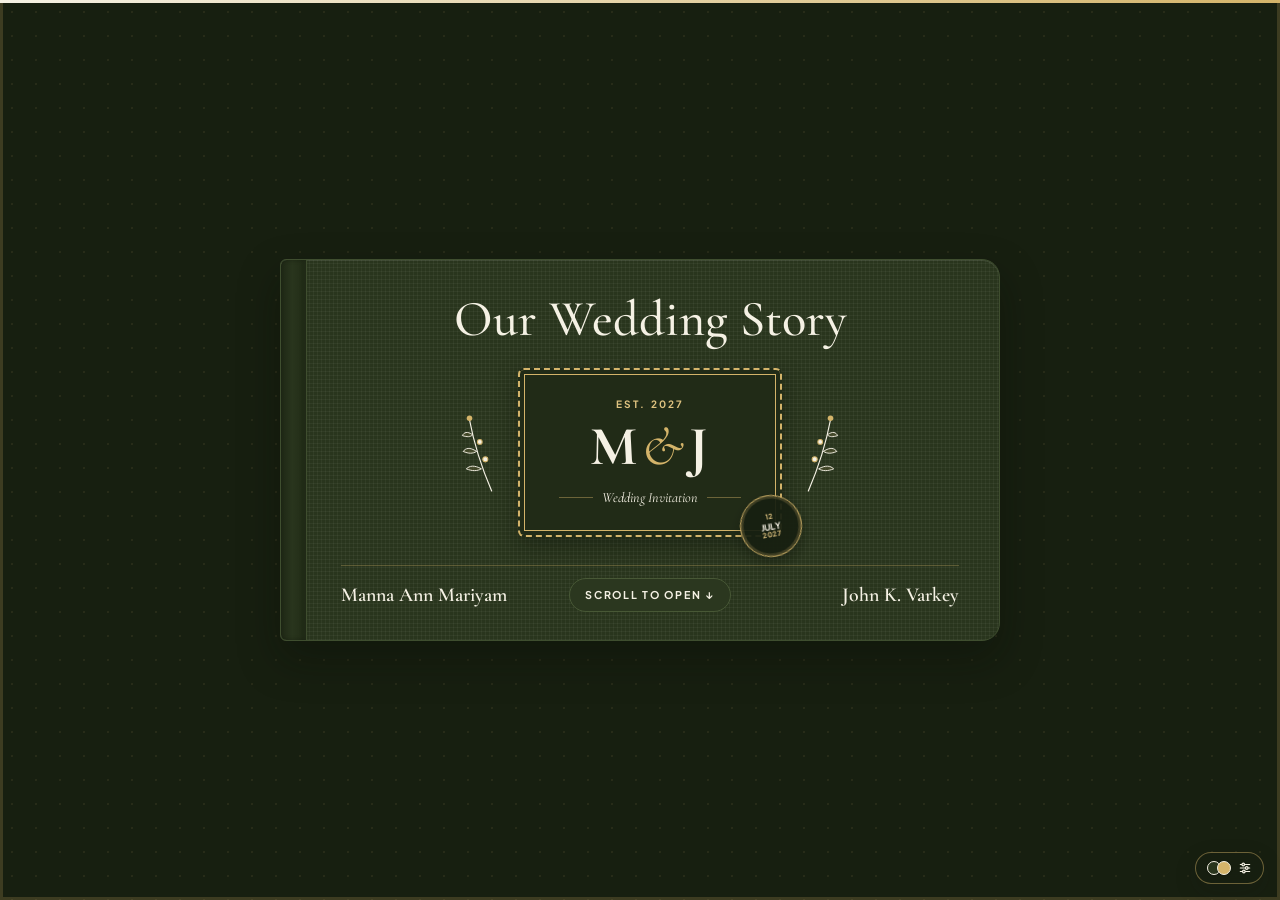
==== index.html @ a8b23c6e "v4: replace story route with Through Our Eyes photobook, tighten mobile deck width, and split static" ====
<!doctype html>
<html lang="en">
     <head>
          <meta charset="UTF-8" />
          <meta
               name="viewport"
               content="width=device-width, initial-scale=1.0"
          />
          <meta name="color-scheme" content="dark" />
          <meta name="theme-color" content="#29351D" />
          <title>Manna &amp; John — Our Wedding Story | July 2027</title>
          <meta
               name="description"
               content="Together with their families, Manna Ann Mariyam &amp; John Koodarathil Varkey joyfully invite you to celebrate their union in Holy Matrimony on July 12, 2027 in Kerala."
          />

          <!-- Site Stamp Logo / Favicon & Touch Icon -->
          <link rel="icon" type="image/svg+xml" href="public/favicon.svg" />
          <link
               rel="icon"
               type="image/png"
               sizes="180x180"
               href="public/apple-touch-icon.png"
          />
          <link
               rel="apple-touch-icon"
               sizes="180x180"
               href="public/apple-touch-icon.png"
          />

          <!-- WhatsApp / Social Link Preview (Open Graph) -->
          <meta property="og:type" content="website" />
          <meta
               property="og:title"
               content="Manna &amp; John — Wedding Invitation | July 12, 2027"
          />
          <meta
               property="og:description"
               content="Together with their families, Manna &amp; John joyfully invite you to celebrate their union in Holy Matrimony on July 12, 2027 in Kerala."
          />
          <meta
               property="og:url"
               content="https://johnvarkey.github.io/wedding-invite/"
          />
          <meta
               property="og:image"
               content="https://johnvarkey.github.io/wedding-invite/public/og-preview.png"
          />
          <meta property="og:image:type" content="image/png" />
          <meta property="og:image:width" content="1200" />
          <meta property="og:image:height" content="630" />
          <meta name="twitter:card" content="summary_large_image" />
          <meta
               name="twitter:title"
               content="Manna &amp; John — Wedding Invitation | July 12, 2027"
          />
          <meta
               name="twitter:description"
               content="Together with their families, Manna &amp; John joyfully invite you to celebrate their union in Holy Matrimony on July 12, 2027 in Kerala."
          />
          <meta
               name="twitter:image"
               content="https://johnvarkey.github.io/wedding-invite/public/og-preview.png"
          />

          <!-- Editorial Serif & Clean Sans Typography -->
          <link rel="preconnect" href="https://fonts.googleapis.com" />
          <link rel="preconnect" href="https://fonts.gstatic.com" crossorigin />
          <link
               href="https://fonts.googleapis.com/css2?family=Cormorant+Garamond:ital,wght@0,400;0,500;0,600;0,700;1,400;1,600&family=Plus+Jakarta+Sans:wght@400;500;600;700&display=swap"
               rel="stylesheet"
          />

          <link rel="stylesheet" href="styles.css?v=4" />
     </head>
     <body>
          <div class="album-world">
               <!-- Ambient Drifting Jasmine Petals Layer -->
               <div id="petals-layer" aria-hidden="true"></div>

               <!-- 4-Sided Viewport Scroll Progress Frame -->
               <div
                    id="page-progress-frame"
                    class="page-progress-frame"
                    aria-hidden="true"
               >
                    <div id="edge-top" class="edge-fill edge-top"></div>
                    <div id="edge-right" class="edge-fill edge-right"></div>
                    <div id="edge-bottom" class="edge-fill edge-bottom"></div>
                    <div id="edge-left" class="edge-fill edge-left"></div>
               </div>

               <!-- Single-Stream Vertical Editorial Flow -->
               <main class="album-main">
                    <!-- =================================================================
                 INTRO COVER ONLY — HARDCOVER ALBUM STYLE (#cover)
                 ================================================================= -->
                    <section
                         id="cover"
                         class="album-chapter cover-chapter is-active is-shown"
                    >
                         <div class="album-book-stage">
                              <div class="album-inner-page" aria-hidden="true">
                                   <div class="album-page-gutter"></div>
                                   <div class="album-inner-ornament">✦</div>
                              </div>

                              <div class="album-cover-leaf">
                                   <article class="linen-cover">
                                        <div
                                             class="spine-crease"
                                             aria-hidden="true"
                                        ></div>

                                        <div class="cover-top">
                                             <h1 class="cover-headline">
                                                  Our Wedding Story
                                             </h1>
                                        </div>

                                        <div class="stamp-assembly">
                                             <!-- Left Breeze-Swaying Botanical Sprig -->
                                             <svg
                                                  class="cover-sprig cover-sprig-left"
                                                  viewBox="0 0 48 112"
                                                  fill="none"
                                                  aria-hidden="true"
                                             >
                                                  <path
                                                       d="M40 104 C28 76, 18 46, 12 14"
                                                       stroke="var(--ink-primary)"
                                                       stroke-width="1.5"
                                                       stroke-linecap="round"
                                                  />
                                                  <path
                                                       d="M27 76 C18 71, 12 72, 8 76 C15 79, 22 79, 27 76 Z"
                                                       fill="var(--kasavu-gold-tint)"
                                                       stroke="var(--ink-primary)"
                                                       stroke-width="1.2"
                                                  />
                                                  <path
                                                       d="M21 54 C12 48, 7 50, 4 54 C11 57, 16 57, 21 54 Z"
                                                       fill="var(--kasavu-gold-tint)"
                                                       stroke="var(--ink-primary)"
                                                       stroke-width="1.2"
                                                  />
                                                  <path
                                                       d="M16 33 C9 28, 5 30, 3 34 C9 36, 13 36, 16 33 Z"
                                                       fill="var(--kasavu-gold-tint)"
                                                       stroke="var(--ink-primary)"
                                                       stroke-width="1.2"
                                                  />
                                                  <circle
                                                       cx="32"
                                                       cy="64"
                                                       r="3.2"
                                                       fill="var(--ink-primary)"
                                                       stroke="var(--kasavu-gold)"
                                                       stroke-width="1.3"
                                                  />
                                                  <circle
                                                       cx="25"
                                                       cy="42"
                                                       r="3"
                                                       fill="var(--ink-primary)"
                                                       stroke="var(--kasavu-gold)"
                                                       stroke-width="1.3"
                                                  />
                                                  <circle
                                                       cx="12"
                                                       cy="12"
                                                       r="3.5"
                                                       fill="var(--kasavu-gold)"
                                                  />
                                             </svg>

                                             <!-- Embossed Perforated Postage Stamp -->
                                             <div class="postage-stamp">
                                                  <span class="stamp-est"
                                                       >EST. 2027</span
                                                  >
                                                  <div class="stamp-monogram">
                                                       M<span class="amp"
                                                            >&amp;</span
                                                       >J
                                                  </div>
                                                  <div
                                                       class="stamp-caption-row"
                                                  >
                                                       <span
                                                            class="stamp-rule"
                                                       ></span>
                                                       <span
                                                            >Wedding
                                                            Invitation</span
                                                       >
                                                       <span
                                                            class="stamp-rule"
                                                       ></span>
                                                  </div>

                                                  <div
                                                       class="postmark-badge"
                                                       aria-hidden="true"
                                                  >
                                                       <small>12</small>
                                                       <strong>JULY</strong>
                                                       <small>2027</small>
                                                  </div>
                                             </div>

                                             <!-- Right Breeze-Swaying Botanical Sprig -->
                                             <svg
                                                  class="cover-sprig cover-sprig-right"
                                                  viewBox="0 0 48 112"
                                                  fill="none"
                                                  aria-hidden="true"
                                             >
                                                  <path
                                                       d="M8 104 C20 76, 30 46, 36 14"
                                                       stroke="var(--ink-primary)"
                                                       stroke-width="1.5"
                                                       stroke-linecap="round"
                                                  />
                                                  <path
                                                       d="M21 76 C30 71, 36 72, 40 76 C33 79, 26 79, 21 76 Z"
                                                       fill="var(--kasavu-gold-tint)"
                                                       stroke="var(--ink-primary)"
                                                       stroke-width="1.2"
                                                  />
                                                  <path
                                                       d="M27 54 C36 48, 41 50, 44 54 C37 57, 32 57, 27 54 Z"
                                                       fill="var(--kasavu-gold-tint)"
                                                       stroke="var(--ink-primary)"
                                                       stroke-width="1.2"
                                                  />
                                                  <path
                                                       d="M32 33 C39 28, 43 30, 45 34 C39 36, 35 36, 32 33 Z"
                                                       fill="var(--kasavu-gold-tint)"
                                                       stroke="var(--ink-primary)"
                                                       stroke-width="1.2"
                                                  />
                                                  <circle
                                                       cx="16"
                                                       cy="64"
                                                       r="3.2"
                                                       fill="var(--ink-primary)"
                                                       stroke="var(--kasavu-gold)"
                                                       stroke-width="1.3"
                                                  />
                                                  <circle
                                                       cx="23"
                                                       cy="42"
                                                       r="3"
                                                       fill="var(--ink-primary)"
                                                       stroke="var(--kasavu-gold)"
                                                       stroke-width="1.3"
                                                  />
                                                  <circle
                                                       cx="36"
                                                       cy="12"
                                                       r="3.5"
                                                       fill="var(--kasavu-gold)"
                                                  />
                                             </svg>
                                        </div>

                                        <div class="cover-bottom">
                                             <div class="cover-couple">
                                                  Manna Ann Mariyam
                                             </div>
                                             <a
                                                  href="#invitation"
                                                  class="open-album-btn"
                                                  >SCROLL TO OPEN ↓</a
                                             >
                                             <div class="cover-couple is-right">
                                                  John K. Varkey
                                             </div>
                                        </div>
                                   </article>
                              </div>
                         </div>
                    </section>

                    <!-- =================================================================
                 BLESSING VERSE -> FORMAL INVITATION & STYLED WEDDING DATE (#invitation)
                 ================================================================= -->
                    <section id="invitation" class="album-chapter">
                         <article
                              id="invitation-sheet"
                              class="editorial-sheet invitation-sheet"
                         >
                              <div class="invitation-stage">
                                   <div class="invitation-content">
                                        <div class="invitation-header-block">
                                             <p class="invite-line">
                                                  Together with their families,
                                             </p>

                                             <div class="invite-names-morph">
                                                  <div
                                                       class="invite-names-full-wrap"
                                                  >
                                                       <div
                                                            class="invite-names-full-inner"
                                                       >
                                                            <h2
                                                                 class="invite-names invite-names-full"
                                                            >
                                                                 <span
                                                                      >Manna Ann
                                                                      Mariyam</span
                                                                 >
                                                                 <span
                                                                      class="invite-amp"
                                                                      >&amp;</span
                                                                 >
                                                                 <span
                                                                      >John
                                                                      Koodarathil
                                                                      Varkey</span
                                                                 >
                                                            </h2>
                                                       </div>
                                                  </div>
                                                  <h2
                                                       class="invite-names invite-names-short"
                                                       aria-hidden="true"
                                                  >
                                                       Manna
                                                       <span class="invite-amp"
                                                            >&amp;</span
                                                       >
                                                       John
                                                  </h2>
                                             </div>

                                             <p class="invite-line">
                                                  joyfully invite you to
                                                  celebrate<br />
                                                  their union in Holy Matrimony
                                             </p>
                                        </div>

                                        <div class="invitation-details-reveal">
                                             <div
                                                  class="lotus-divider"
                                                  aria-hidden="true"
                                             >
                                                  <span></span>
                                                  <svg
                                                       width="54"
                                                       height="22"
                                                       viewBox="0 0 54 22"
                                                       fill="none"
                                                  >
                                                       <path
                                                            d="M27 3 C23 9, 23 15, 27 19 C31 15, 31 9, 27 3 Z"
                                                            fill="var(--kasavu-gold-tint)"
                                                            stroke="var(--ink-primary)"
                                                            stroke-width="1.2"
                                                       />
                                                       <path
                                                            d="M21 7 C16 10, 15 15, 19 18 C22 16, 23 11, 21 7 Z"
                                                            fill="var(--bg-surface)"
                                                            stroke="var(--kasavu-gold)"
                                                            stroke-width="1.1"
                                                       />
                                                       <path
                                                            d="M33 7 C38 10, 39 15, 35 18 C32 16, 31 11, 33 7 Z"
                                                            fill="var(--bg-surface)"
                                                            stroke="var(--kasavu-gold)"
                                                            stroke-width="1.1"
                                                       />
                                                       <circle
                                                            cx="11"
                                                            cy="14"
                                                            r="2"
                                                            fill="var(--kasavu-gold)"
                                                       />
                                                       <circle
                                                            cx="43"
                                                            cy="14"
                                                            r="2"
                                                            fill="var(--kasavu-gold)"
                                                       />
                                                  </svg>
                                                  <span></span>
                                             </div>

                                             <!-- Styled Wedding Date & Time Only -->
                                             <div class="wedding-datetime-card">
                                                  <span
                                                       class="wedding-dt-eyebrow"
                                                       >The Wedding Day</span
                                                  >
                                                  <div
                                                       class="wedding-dt-lockup"
                                                  >
                                                       <span
                                                            class="wedding-dt-side"
                                                            >Monday</span
                                                       >
                                                       <span
                                                            class="wedding-dt-center"
                                                       >
                                                            <small>July</small>
                                                            <strong>12</strong>
                                                       </span>
                                                       <span
                                                            class="wedding-dt-side"
                                                            >2027</span
                                                       >
                                                  </div>
                                                  <div class="wedding-dt-times">
                                                       <span
                                                            ><strong
                                                                 >10:30
                                                                 AM</strong
                                                            >
                                                            • Holy
                                                            Matrimony</span
                                                       >
                                                       <span
                                                            class="dot-sep"
                                                            aria-hidden="true"
                                                            >✦</span
                                                       >
                                                       <span
                                                            ><strong
                                                                 >12:30
                                                                 PM</strong
                                                            >
                                                            • Reception &amp;
                                                            Feast</span
                                                       >
                                                  </div>
                                             </div>

                                             <div
                                                  class="countdown-card"
                                                  style="margin-top: 16px"
                                             >
                                                  <span class="countdown-title"
                                                       >Countdown to the Wedding
                                                       • July 12, 2027</span
                                                  >
                                                  <div class="countdown-cells">
                                                       <div
                                                            class="countdown-cell"
                                                       >
                                                            <span
                                                                 id="cd-days"
                                                                 class="countdown-num"
                                                                 >--</span
                                                            >
                                                            <span
                                                                 class="countdown-unit"
                                                                 >Days</span
                                                            >
                                                       </div>
                                                       <div
                                                            class="countdown-cell"
                                                       >
                                                            <span
                                                                 id="cd-hours"
                                                                 class="countdown-num"
                                                                 >--</span
                                                            >
                                                            <span
                                                                 class="countdown-unit"
                                                                 >Hours</span
                                                            >
                                                       </div>
                                                       <div
                                                            class="countdown-cell"
                                                       >
                                                            <span
                                                                 id="cd-mins"
                                                                 class="countdown-num"
                                                                 >--</span
                                                            >
                                                            <span
                                                                 class="countdown-unit"
                                                                 >Mins</span
                                                            >
                                                       </div>
                                                       <div
                                                            class="countdown-cell"
                                                       >
                                                            <span
                                                                 id="cd-secs"
                                                                 class="countdown-num"
                                                                 >--</span
                                                            >
                                                            <span
                                                                 class="countdown-unit"
                                                                 >Secs</span
                                                            >
                                                       </div>
                                                  </div>
                                             </div>
                                        </div>
                                   </div>

                                   <!-- Blurred-State Scripture Overlay -->
                                   <div
                                        class="scripture-veil"
                                        role="button"
                                        tabindex="0"
                                        aria-label="Reveal wedding invitation"
                                   >
                                        <span
                                             class="scripture-ornament"
                                             aria-hidden="true"
                                             >✦</span
                                        >
                                        <blockquote class="scripture-verse">
                                             “And now these three remain: faith,
                                             hope and love. But the greatest of
                                             these is love.”
                                        </blockquote>
                                        <cite class="scripture-ref"
                                             >— 1 Corinthians 13:13</cite
                                        >
                                        <span class="scripture-hint"
                                             >Tap or scroll to reveal • Hold to
                                             pause</span
                                        >
                                   </div>
                              </div>
                         </article>
                    </section>

                    <!-- =================================================================
                 VENUES & ORDER OF CELEBRATIONS (#schedule)
                 ================================================================= -->
                    <section id="schedule" class="album-chapter">
                         <article id="schedule-sheet" class="editorial-sheet">
                              <span class="section-kicker"
                                   >Venues &amp; Schedule • Central Kerala</span
                              >

                              <div class="ceremonial-timeline">
                                   <!-- Engagement -->
                                   <a
                                        href="https://www.google.com/maps/dir/?api=1&amp;destination=YMCA+Auditorium%2C+Arumurikkada%2C+Kundara%2C+Kerala+691501"
                                        target="_blank"
                                        rel="noopener noreferrer"
                                        class="timeline-milestone"
                                   >
                                        <div
                                             class="milestone-medallion"
                                             aria-hidden="true"
                                        >
                                             <svg
                                                  width="14"
                                                  height="14"
                                                  viewBox="0 0 16 16"
                                                  fill="none"
                                             >
                                                  <path
                                                       d="M8 2 C5 5, 5 11, 8 14 C11 11, 11 5, 8 2 Z"
                                                       fill="var(--kasavu-gold-tint)"
                                                       stroke="var(--ink-primary)"
                                                       stroke-width="1.3"
                                                  />
                                             </svg>
                                        </div>
                                        <div class="milestone-top">
                                             <span class="milestone-step"
                                                  >10:30 AM • Betrothal</span
                                             >
                                             <span
                                                  class="milestone-date-pill green"
                                                  >Thursday, July 8, 2027</span
                                             >
                                        </div>
                                        <h3 class="milestone-title">
                                             The Engagement
                                        </h3>
                                        <div class="milestone-meta">
                                             <svg
                                                  width="13"
                                                  height="13"
                                                  viewBox="0 0 24 24"
                                                  fill="none"
                                                  stroke="currentColor"
                                                  stroke-width="2"
                                                  stroke-linecap="round"
                                                  stroke-linejoin="round"
                                                  aria-hidden="true"
                                             >
                                                  <path
                                                       d="M20 10c0 6-8 12-8 12s-8-6-8-12a8 8 0 0 1 16 0Z"
                                                  />
                                                  <circle
                                                       cx="12"
                                                       cy="10"
                                                       r="3"
                                                  />
                                             </svg>
                                             <span
                                                  >YMCA Auditorium,
                                                  Arumurikkada, Kundara</span
                                             >
                                             <span class="venue-link-hint"
                                                  >Directions
                                                  <span
                                                       class="venue-link-arrow"
                                                       aria-hidden="true"
                                                       >↗</span
                                                  ></span
                                             >
                                        </div>
                                   </a>

                                   <!-- Wedding Ceremony -->
                                   <a
                                        href="https://www.google.com/maps/dir/?api=1&amp;destination=St+George+Orthodox+Church%2C+Chengaroor%2C+Kerala+689594"
                                        target="_blank"
                                        rel="noopener noreferrer"
                                        class="timeline-milestone"
                                   >
                                        <div
                                             class="milestone-medallion"
                                             aria-hidden="true"
                                        >
                                             <svg
                                                  class="rings-emblem"
                                                  width="15"
                                                  height="15"
                                                  viewBox="0 0 16 16"
                                                  fill="none"
                                             >
                                                  <circle
                                                       cx="6.2"
                                                       cy="8"
                                                       r="3.6"
                                                       stroke="var(--ink-primary)"
                                                       stroke-width="1.3"
                                                  />
                                                  <circle
                                                       cx="9.8"
                                                       cy="8"
                                                       r="3.6"
                                                       stroke="var(--kasavu-gold)"
                                                       stroke-width="1.3"
                                                  />
                                             </svg>
                                        </div>
                                        <div class="milestone-top">
                                             <span class="milestone-step"
                                                  >10:30 AM • Wedding Day</span
                                             >
                                             <span
                                                  class="milestone-date-pill green"
                                                  >Monday, July 12, 2027</span
                                             >
                                        </div>
                                        <h3 class="milestone-title">
                                             Holy Matrimony
                                        </h3>
                                        <div class="milestone-meta">
                                             <svg
                                                  width="13"
                                                  height="13"
                                                  viewBox="0 0 24 24"
                                                  fill="none"
                                                  stroke="currentColor"
                                                  stroke-width="2"
                                                  stroke-linecap="round"
                                                  stroke-linejoin="round"
                                                  aria-hidden="true"
                                             >
                                                  <path
                                                       d="M20 10c0 6-8 12-8 12s-8-6-8-12a8 8 0 0 1 16 0Z"
                                                  />
                                                  <circle
                                                       cx="12"
                                                       cy="10"
                                                       r="3"
                                                  />
                                             </svg>
                                             <span
                                                  >St George Orthodox Church,
                                                  Chengaroor (Chengaroor
                                                  Church)</span
                                             >
                                             <span class="venue-link-hint"
                                                  >Directions
                                                  <span
                                                       class="venue-link-arrow"
                                                       aria-hidden="true"
                                                       >↗</span
                                                  ></span
                                             >
                                        </div>
                                   </a>

                                   <!-- Wedding Reception -->
                                   <a
                                        href="https://www.google.com/maps/dir/?api=1&amp;destination=St+George+Orthodox+Church%2C+Chengaroor%2C+Kerala+689594"
                                        target="_blank"
                                        rel="noopener noreferrer"
                                        class="timeline-milestone"
                                   >
                                        <div
                                             class="milestone-medallion"
                                             aria-hidden="true"
                                        >
                                             <svg
                                                  class="feast-emblem"
                                                  width="14"
                                                  height="14"
                                                  viewBox="0 0 16 16"
                                                  fill="none"
                                             >
                                                  <path
                                                       d="M8 1.5 L9.5 6.5 L14.5 8 L9.5 9.5 L8 14.5 L6.5 9.5 L1.5 8 L6.5 6.5 Z"
                                                       fill="var(--kasavu-gold-tint)"
                                                       stroke="var(--kasavu-gold)"
                                                       stroke-width="1.2"
                                                  />
                                                  <circle
                                                       cx="8"
                                                       cy="8"
                                                       r="1.4"
                                                       fill="var(--ink-primary)"
                                                  />
                                             </svg>
                                        </div>
                                        <div class="milestone-top">
                                             <span class="milestone-step"
                                                  >12:30 PM • Wedding Day</span
                                             >
                                             <span
                                                  class="milestone-date-pill green"
                                                  >Monday, July 12, 2027</span
                                             >
                                        </div>
                                        <h3 class="milestone-title">
                                             Wedding Reception &amp; Feast
                                        </h3>
                                        <div class="milestone-meta">
                                             <svg
                                                  width="13"
                                                  height="13"
                                                  viewBox="0 0 24 24"
                                                  fill="none"
                                                  stroke="currentColor"
                                                  stroke-width="2"
                                                  stroke-linecap="round"
                                                  stroke-linejoin="round"
                                                  aria-hidden="true"
                                             >
                                                  <path
                                                       d="M20 10c0 6-8 12-8 12s-8-6-8-12a8 8 0 0 1 16 0Z"
                                                  />
                                                  <circle
                                                       cx="12"
                                                       cy="10"
                                                       r="3"
                                                  />
                                             </svg>
                                             <span
                                                  >Church Auditorium, Chengaroor
                                                  (nearby)</span
                                             >
                                             <span class="venue-link-hint"
                                                  >Directions
                                                  <span
                                                       class="venue-link-arrow"
                                                       aria-hidden="true"
                                                       >↗</span
                                                  ></span
                                             >
                                        </div>
                                   </a>
                              </div>
                         </article>
                    </section>

                    <!-- =================================================================
                 THROUGH OUR EYES — PHOTOBOOK & SHARED REACTIONS (#story)
                 ================================================================= -->
                    <section id="story" class="album-chapter">
                         <article id="story-sheet" class="editorial-sheet">
                              <div class="frames-head">
                                   <div>
                                        <span class="chapter-eyebrow"
                                             >Frames &amp; Side Notes • Manna
                                             &amp; John</span
                                        >
                                        <h2 class="frames-title">
                                             Through Our Eyes
                                        </h2>
                                   </div>
                                   <span
                                        id="story-frame-counter"
                                        class="frames-counter"
                                        >01 / 04</span
                                   >
                              </div>

                              <div class="frames-grid">
                                   <!-- Left / Top: Interactive Polaroid Stack -->
                                   <div class="frames-photo-col">
                                        <div
                                             id="polaroid-stack"
                                             class="polaroid-stage"
                                             aria-label="Interactive photo stack"
                                        ></div>

                                        <div class="frames-controls">
                                             <button
                                                  id="story-btn-prev"
                                                  type="button"
                                                  class="frame-ctrl-btn"
                                             >
                                                  ← Prev
                                             </button>
                                             <button
                                                  id="story-btn-flip"
                                                  type="button"
                                                  class="frame-ctrl-btn is-note"
                                             >
                                                  Note ↻
                                             </button>
                                             <button
                                                  id="story-btn-next"
                                                  type="button"
                                                  class="frame-ctrl-btn is-primary"
                                             >
                                                  Next →
                                             </button>
                                        </div>
                                   </div>

                                   <!-- Right / Bottom: Shared Reaction Together -->
                                   <div class="frames-story-col">
                                        <div
                                             id="story-reaction-swap"
                                             class="frames-story-swap"
                                             style="
                                                  display: flex;
                                                  flex-direction: column;
                                                  gap: 10px;
                                             "
                                        >
                                             <div class="frames-meta-row">
                                                  <div>
                                                       <span
                                                            id="story-frame-kicker"
                                                            class="frame-kicker"
                                                            >Frame 01 • Dubai
                                                            &amp; Kuwait</span
                                                       >
                                                       <h3
                                                            id="story-frame-title"
                                                            class="frame-heading"
                                                       >
                                                            Two Coasts, Before
                                                            We Knew
                                                       </h3>
                                                  </div>
                                                  <span
                                                       id="story-frame-tag"
                                                       class="frame-tag-pill"
                                                       >Before Us</span
                                                  >
                                             </div>

                                             <div class="reaction-stack">
                                                  <div class="reaction-card">
                                                       <div class="reaction-who">
                                                            <span
                                                                 class="reaction-avatar"
                                                                 >J</span
                                                            >
                                                            <span
                                                                 class="reaction-label"
                                                                 >John looking
                                                                 at this</span
                                                            >
                                                       </div>
                                                       <p
                                                            id="story-react-john"
                                                            class="reaction-quote"
                                                       ></p>
                                                  </div>

                                                  <div class="reaction-card">
                                                       <div class="reaction-who">
                                                            <span
                                                                 class="reaction-avatar"
                                                                 >M</span
                                                            >
                                                            <span
                                                                 class="reaction-label"
                                                                 >Manna looking
                                                                 at this</span
                                                            >
                                                       </div>
                                                       <p
                                                            id="story-react-manna"
                                                            class="reaction-quote"
                                                       ></p>
                                                  </div>
                                             </div>

                                             <div
                                                  id="story-shared-verdict"
                                                  class="frames-verdict"
                                             ></div>
                                        </div>

                                        <div
                                             id="story-frame-pills"
                                             class="frames-pills"
                                             role="tablist"
                                             aria-label="Story frames"
                                        ></div>
                                   </div>
                              </div>
                         </article>
                    </section>

                    <!-- =================================================================
                 TRAVEL & STAY (#travel)
                 ================================================================= -->
                    <section id="travel" class="album-chapter">
                         <article class="editorial-sheet">
                              <div class="travel-stationery">
                                   <h3 class="travel-heading">
                                        Join Us in Kerala
                                   </h3>
                                   <p class="travel-subline">
                                        Kundara for the Engagement · Chengaroor
                                        for the Wedding
                                   </p>

                                   <div class="travel-pillars">
                                        <!-- By Air -->
                                        <div class="travel-pillar">
                                             <div
                                                  class="travel-pillar-icon"
                                                  aria-hidden="true"
                                             >
                                                  <svg
                                                       width="15"
                                                       height="15"
                                                       viewBox="0 0 24 24"
                                                       fill="none"
                                                       stroke="currentColor"
                                                       stroke-width="1.8"
                                                       stroke-linecap="round"
                                                       stroke-linejoin="round"
                                                  >
                                                       <path
                                                            d="M17.8 19.2 16 11l3.5-3.5C21 6 21.5 4 21 3c-1-.5-3 0-4.5 1.5L13 8 4.8 6.2c-.5-.1-.9.1-1.1.5l-.3.5c-.2.5-.1 1 .3 1.3L9 12l-2 3H4l-1 1 3 2 2 3 1-1v-3l3-2 3.5 5.3c.3.4.8.5 1.3.3l.5-.2c.4-.3.6-.7.5-1.2z"
                                                       />
                                                  </svg>
                                             </div>
                                             <div class="travel-pillar-body">
                                                  <h4
                                                       class="travel-pillar-title"
                                                  >
                                                       By Air
                                                  </h4>
                                                  <div class="travel-stop">
                                                       <span
                                                            class="travel-stop-place"
                                                            >Trivandrum
                                                            (TRV)</span
                                                       >
                                                       <span
                                                            class="travel-stop-time"
                                                            >~1.5h to
                                                            Kundara</span
                                                       >
                                                  </div>
                                                  <div class="travel-stop">
                                                       <span
                                                            class="travel-stop-place"
                                                            >Cochin (COK)</span
                                                       >
                                                       <span
                                                            class="travel-stop-time"
                                                            >~2.5h to
                                                            Chengaroor</span
                                                       >
                                                  </div>
                                             </div>
                                        </div>

                                        <!-- By Rail -->
                                        <div class="travel-pillar">
                                             <div
                                                  class="travel-pillar-icon"
                                                  aria-hidden="true"
                                             >
                                                  <svg
                                                       width="15"
                                                       height="15"
                                                       viewBox="0 0 24 24"
                                                       fill="none"
                                                       stroke="currentColor"
                                                       stroke-width="1.8"
                                                       stroke-linecap="round"
                                                       stroke-linejoin="round"
                                                  >
                                                       <rect
                                                            x="6"
                                                            y="3"
                                                            width="12"
                                                            height="14"
                                                            rx="3"
                                                       />
                                                       <path
                                                            d="M6 11h12M9 21l-2 0M17 21l-2 0M9 17l-2 4M15 17l2 4"
                                                       />
                                                       <circle
                                                            cx="9.5"
                                                            cy="14"
                                                            r="0.8"
                                                            fill="currentColor"
                                                       />
                                                       <circle
                                                            cx="14.5"
                                                            cy="14"
                                                            r="0.8"
                                                            fill="currentColor"
                                                       />
                                                  </svg>
                                             </div>
                                             <div class="travel-pillar-body">
                                                  <h4
                                                       class="travel-pillar-title"
                                                  >
                                                       By Rail
                                                  </h4>
                                                  <div class="travel-stop">
                                                       <span
                                                            class="travel-stop-place"
                                                            >Kollam (QLN)</span
                                                       >
                                                       <span
                                                            class="travel-stop-time"
                                                            >~25m to
                                                            Engagement</span
                                                       >
                                                  </div>
                                                  <div class="travel-stop">
                                                       <span
                                                            class="travel-stop-place"
                                                            >Thiruvalla
                                                            (TRVL)</span
                                                       >
                                                       <span
                                                            class="travel-stop-time"
                                                            >~25m to
                                                            Wedding</span
                                                       >
                                                  </div>
                                             </div>
                                        </div>

                                        <!-- Nearby Stays -->
                                        <div class="travel-pillar">
                                             <div
                                                  class="travel-pillar-icon"
                                                  aria-hidden="true"
                                             >
                                                  <svg
                                                       width="15"
                                                       height="15"
                                                       viewBox="0 0 24 24"
                                                       fill="none"
                                                       stroke="currentColor"
                                                       stroke-width="1.8"
                                                       stroke-linecap="round"
                                                       stroke-linejoin="round"
                                                  >
                                                       <path
                                                            d="M3 9.5 12 3l9 6.5V20a1 1 0 0 1-1 1h-5v-6H9v6H4a1 1 0 0 1-1-1V9.5z"
                                                       />
                                                  </svg>
                                             </div>
                                             <div class="travel-pillar-body">
                                                  <h4
                                                       class="travel-pillar-title"
                                                  >
                                                       Nearby Stays
                                                  </h4>
                                                  <div class="travel-stop">
                                                       <span
                                                            class="travel-stop-place"
                                                            >Kollam &amp;
                                                            Ashtamudi</span
                                                       >
                                                       <span
                                                            class="travel-stop-time"
                                                            >Lakeside &amp; town
                                                            hotels</span
                                                       >
                                                  </div>
                                                  <div class="travel-stop">
                                                       <span
                                                            class="travel-stop-place"
                                                            >Thiruvalla &amp;
                                                            Mallappally</span
                                                       >
                                                       <span
                                                            class="travel-stop-time"
                                                            >Boutique &amp;
                                                            heritage stays</span
                                                       >
                                                  </div>
                                             </div>
                                        </div>
                                   </div>

                                   <p class="travel-whisper">
                                        Need airport pickups or room
                                        recommendations? Let us know in your
                                        <a href="#rsvp">RSVP</a>.
                                   </p>
                              </div>
                         </article>
                    </section>

                    <!-- =================================================================
                 KINDLY RESPOND -> FOLDS INTO ORIGAMI BIRD & REVEALS THANK YOU (#rsvp)
                 ================================================================= -->
                    <section id="rsvp" class="album-chapter farewell-chapter">
                         <article
                              id="rsvp-sheet"
                              class="editorial-sheet farewell-sheet"
                         >
                              <svg
                                   class="origami-creases"
                                   viewBox="0 0 820 420"
                                   preserveAspectRatio="none"
                                   aria-hidden="true"
                              >
                                   <line
                                        x1="0"
                                        y1="0"
                                        x2="820"
                                        y2="420"
                                        stroke="var(--kasavu-gold)"
                                        stroke-width="1"
                                        stroke-dasharray="6 6"
                                   />
                                   <line
                                        x1="820"
                                        y1="0"
                                        x2="0"
                                        y2="420"
                                        stroke="var(--kasavu-gold)"
                                        stroke-width="1"
                                        stroke-dasharray="6 6"
                                   />
                                   <line
                                        x1="410"
                                        y1="0"
                                        x2="410"
                                        y2="420"
                                        stroke="var(--accent-soft-55)"
                                        stroke-width="1"
                                        stroke-dasharray="5 5"
                                   />
                                   <line
                                        x1="0"
                                        y1="210"
                                        x2="820"
                                        y2="210"
                                        stroke="var(--accent-soft-40)"
                                        stroke-width="1"
                                        stroke-dasharray="5 5"
                                   />
                              </svg>
                              <div class="rsvp-letter-wrap">
                                   <div class="rsvp-seal-header">
                                        <svg
                                             width="54"
                                             height="54"
                                             viewBox="0 0 88 88"
                                             fill="none"
                                             style="
                                                  display: block;
                                                  margin: 0 auto 6px;
                                             "
                                             aria-hidden="true"
                                        >
                                             <circle
                                                  cx="44"
                                                  cy="44"
                                                  r="38"
                                                  stroke="var(--kasavu-gold)"
                                                  stroke-width="1.3"
                                                  stroke-dasharray="3 3"
                                             />
                                             <circle
                                                  cx="44"
                                                  cy="44"
                                                  r="32"
                                                  stroke="var(--ink-primary)"
                                                  stroke-width="1"
                                             />
                                             <path
                                                  d="M44 16 C39 24, 39 32, 44 37 C49 32, 49 24, 44 16 Z"
                                                  fill="var(--kasavu-gold-tint)"
                                                  stroke="var(--kasavu-gold)"
                                                  stroke-width="1.4"
                                             />
                                             <text
                                                  x="44"
                                                  y="54"
                                                  text-anchor="middle"
                                                  font-family="Georgia, serif"
                                                  font-size="16"
                                                  font-weight="bold"
                                                  fill="var(--ink-primary)"
                                             >
                                                  M &amp; J
                                             </text>
                                             <path
                                                  d="M28 63 Q44 69 60 63"
                                                  stroke="var(--kasavu-gold)"
                                                  stroke-width="1.4"
                                                  stroke-linecap="round"
                                             />
                                        </svg>

                                        <p class="rsvp-letter-quote">
                                             “We would love to celebrate with
                                             you.”
                                        </p>
                                        <p class="chapter-lead">
                                             Kindly respond by May 31, 2027 so
                                             we can welcome you warmly.
                                        </p>
                                   </div>

                                   <div
                                        id="rsvp-form-card"
                                        class="rsvp-form-card"
                                   >
                                        <form
                                             id="rsvp-form"
                                             class="rsvp-stack"
                                             onsubmit="handleRsvpSubmit(event)"
                                        >
                                             <div>
                                                  <label
                                                       for="rsvp-name"
                                                       class="field-label"
                                                       >Full Name</label
                                                  >
                                                  <input
                                                       id="rsvp-name"
                                                       type="text"
                                                       required
                                                       class="field-input"
                                                       placeholder="e.g. Thomas &amp; Elizabeth Varghese"
                                                  />
                                             </div>

                                             <div class="rsvp-row-two">
                                                  <div>
                                                       <label
                                                            for="rsvp-attendance"
                                                            class="field-label"
                                                            >Will You Join Our
                                                            Wedding?</label
                                                       >
                                                       <select
                                                            id="rsvp-attendance"
                                                            class="field-input"
                                                       >
                                                            <option
                                                                 value="Wedding & Reception (July 12)"
                                                            >
                                                                 Joyfully
                                                                 Attending (July
                                                                 12)
                                                            </option>
                                                            <option
                                                                 value="Warm Wishes from Afar"
                                                            >
                                                                 Unable to
                                                                 Attend
                                                            </option>
                                                       </select>
                                                  </div>

                                                  <div>
                                                       <label
                                                            for="rsvp-guests"
                                                            class="field-label"
                                                            >Number of
                                                            Guests</label
                                                       >
                                                       <select
                                                            id="rsvp-guests"
                                                            class="field-input"
                                                       >
                                                            <option
                                                                 value="1 Guest"
                                                            >
                                                                 1 Guest
                                                            </option>
                                                            <option
                                                                 value="2 Guests"
                                                                 selected
                                                            >
                                                                 2 Guests
                                                            </option>
                                                            <option
                                                                 value="3 Guests"
                                                            >
                                                                 3 Guests
                                                            </option>
                                                            <option
                                                                 value="4 Guests"
                                                            >
                                                                 4 Guests
                                                            </option>
                                                            <option
                                                                 value="5 Guests"
                                                            >
                                                                 5 Guests
                                                            </option>
                                                            <option
                                                                 value="6 Guests"
                                                            >
                                                                 6 Guests
                                                            </option>
                                                       </select>
                                                  </div>
                                             </div>

                                             <div>
                                                  <label
                                                       for="rsvp-notes"
                                                       class="field-label"
                                                       >Dietary &amp; Travel
                                                       Notes
                                                       <span
                                                            style="
                                                                 font-weight: 400;
                                                                 color: var(
                                                                      --ink-muted
                                                                 );
                                                            "
                                                            >(Optional)</span
                                                       ></label
                                                  >
                                                  <input
                                                       id="rsvp-notes"
                                                       type="text"
                                                       class="field-input"
                                                       placeholder="Dietary preferences, arrival dates, or a blessing for us..."
                                                  />
                                             </div>

                                             <button
                                                  type="submit"
                                                  class="rsvp-submit"
                                             >
                                                  Send Our RSVP
                                             </button>
                                        </form>
                                   </div>

                                   <!-- Instant Keepsake Confirmation Card -->
                                   <div
                                        id="rsvp-receipt"
                                        class="rsvp-receipt"
                                        role="status"
                                        aria-live="polite"
                                   >
                                        <div class="receipt-badge">✓</div>
                                        <span
                                             class="chapter-eyebrow"
                                             style="margin-bottom: 4px"
                                             >Keepsake Confirmation</span
                                        >
                                        <h3
                                             style="
                                                  font-family: var(
                                                       --font-serif
                                                  );
                                                  font-size: 1.75rem;
                                                  color: var(--ink-primary);
                                                  margin: 0 0 8px;
                                             "
                                        >
                                             Thank You, With All Our Love
                                        </h3>
                                        <p
                                             id="rsvp-receipt-body"
                                             style="
                                                  font-size: 0.9rem;
                                                  color: var(--ink-espresso);
                                                  margin: 0;
                                                  line-height: 1.65;
                                             "
                                        ></p>
                                        <button
                                             type="button"
                                             class="receipt-edit-btn"
                                             onclick="editRsvp()"
                                        >
                                             Edit our response
                                        </button>
                                   </div>

                                   <!-- Album Colophon Footer -->
                                   <footer class="album-colophon">
                                        <p class="colophon-line">
                                             M &amp; J • July 12, 2027 • Kerala
                                        </p>
                                        <button
                                             type="button"
                                             class="next-chapter-link"
                                             onclick="triggerRsvpOrigami(0)"
                                        >
                                             Continue ↓
                                        </button>
                                   </footer>
                              </div>
                         </article>

                         <!-- Ending Thank You Card (Revealed After RSVP Origami Flies Away) -->
                         <div id="farewell-after" class="farewell-after">
                              <span
                                   class="chapter-eyebrow"
                                   style="margin-bottom: 10px"
                                   >With Love &amp; Gratitude</span
                              >
                              <h2 id="farewell-title" class="farewell-title">
                                   Thank You
                              </h2>
                              <p id="farewell-copy" class="farewell-copy">
                                   We are truly looking forward to celebrating
                                   with you at the start of a new chapter in our
                                   lives.
                              </p>
                              <div class="lotus-divider" aria-hidden="true">
                                   <span></span>
                                   <svg
                                        width="54"
                                        height="22"
                                        viewBox="0 0 54 22"
                                        fill="none"
                                   >
                                        <path
                                             d="M27 3 C23 9, 23 15, 27 19 C31 15, 31 9, 27 3 Z"
                                             fill="var(--kasavu-gold-tint)"
                                             stroke="var(--ink-primary)"
                                             stroke-width="1.2"
                                        />
                                        <path
                                             d="M21 7 C16 10, 15 15, 19 18 C22 16, 23 11, 21 7 Z"
                                             fill="var(--bg-surface)"
                                             stroke="var(--kasavu-gold)"
                                             stroke-width="1.1"
                                        />
                                        <path
                                             d="M33 7 C38 10, 39 15, 35 18 C32 16, 31 11, 33 7 Z"
                                             fill="var(--bg-surface)"
                                             stroke="var(--kasavu-gold)"
                                             stroke-width="1.1"
                                        />
                                        <circle
                                             cx="11"
                                             cy="14"
                                             r="2"
                                             fill="var(--kasavu-gold)"
                                        />
                                        <circle
                                             cx="43"
                                             cy="14"
                                             r="2"
                                             fill="var(--kasavu-gold)"
                                        />
                                   </svg>
                                   <span></span>
                              </div>
                              <span
                                   id="farewell-signoff"
                                   class="farewell-signoff"
                                   >Manna &amp; John • July 12, 2027 •
                                   Kerala</span
                              >
                              <div class="farewell-after-actions">
                                   <a href="#cover" class="next-chapter-link"
                                        >↑ Back to Cover</a
                                   >
                              </div>
                         </div>

                         <!-- Origami Bird Flight Layer -->
                         <div
                              id="origami-flight-layer"
                              class="origami-flight-layer"
                              aria-hidden="true"
                         >
                              <div
                                   id="origami-bird-anchor"
                                   class="origami-bird-anchor"
                              >
                                   <div class="origami-bird-mover">
                                        <span
                                             class="origami-sparkle s1"
                                             style="left: 16px; top: 56px"
                                        ></span>
                                        <span
                                             class="origami-sparkle s2"
                                             style="left: 26px; top: 64px"
                                        ></span>
                                        <span
                                             class="origami-sparkle s3"
                                             style="left: 10px; top: 48px"
                                        ></span>
                                        <svg
                                             class="origami-bird-svg"
                                             viewBox="0 0 120 100"
                                             fill="none"
                                        >
                                             <!-- Back Wing -->
                                             <g class="origami-wing-back">
                                                  <polygon
                                                       points="48,54 34,14 74,46"
                                                       fill="var(--bg-linen)"
                                                       stroke="var(--kasavu-gold)"
                                                       stroke-width="1.2"
                                                       stroke-linejoin="round"
                                                  />
                                             </g>
                                             <!-- Tail -->
                                             <polygon
                                                  points="10,62 48,54 34,70"
                                                  fill="var(--bg-linen)"
                                                  stroke="var(--kasavu-gold)"
                                                  stroke-width="1.2"
                                                  stroke-linejoin="round"
                                             />
                                             <!-- Body Facets -->
                                             <polygon
                                                  points="34,70 48,54 84,50 62,72"
                                                  fill="var(--bg-surface)"
                                                  stroke="var(--kasavu-gold)"
                                                  stroke-width="1.2"
                                                  stroke-linejoin="round"
                                             />
                                             <!-- Neck & Head -->
                                             <polygon
                                                  points="68,52 84,50 98,24 90,50"
                                                  fill="var(--bg-cotton)"
                                                  stroke="var(--kasavu-gold)"
                                                  stroke-width="1.2"
                                                  stroke-linejoin="round"
                                             />
                                             <polygon
                                                  points="98,24 114,29 94,35"
                                                  fill="var(--kasavu-gold)"
                                                  stroke="var(--kasavu-gold-deep)"
                                                  stroke-width="1"
                                                  stroke-linejoin="round"
                                             />
                                             <!-- Front Wing -->
                                             <g class="origami-wing-front">
                                                  <polygon
                                                       points="44,58 64,10 82,50"
                                                       fill="var(--bg-cotton)"
                                                       stroke="var(--kasavu-gold)"
                                                       stroke-width="1.35"
                                                       stroke-linejoin="round"
                                                  />
                                                  <polygon
                                                       points="64,10 82,50 62,56"
                                                       fill="var(--kasavu-gold-tint)"
                                                       stroke="var(--kasavu-gold)"
                                                       stroke-width="0.9"
                                                       stroke-linejoin="round"
                                                  />
                                             </g>
                                        </svg>
                                   </div>
                              </div>
                         </div>
                    </section>
               </main>

               <!-- Background Wedding Audio (Can't help falling in love - David Bay) -->
               <audio
                    id="bg-music"
                    loop
                    preload="auto"
                    playsinline
                    aria-hidden="true"
               >
                    <source src="public/music.m4a" type="audio/mp4" />
               </audio>

               <!-- Unified Minimized Settings & Playback Switcher -->
               <aside
                    id="palette-switcher"
                    class="palette-switcher"
                    aria-label="Playback and theme settings"
               >
                    <div
                         id="palette-menu"
                         class="palette-menu"
                         role="dialog"
                         aria-label="Playback and theme settings"
                    >
                         <div class="palette-menu-head">
                              <span class="palette-menu-title">Settings</span>
                              <button
                                   type="button"
                                   class="palette-menu-close"
                                   onclick="togglePaletteMenu(false)"
                                   aria-label="Close settings menu"
                              >
                                   ✕
                              </button>
                         </div>

                         <span class="palette-section-label">Playback</span>
                         <div
                              class="playback-grid"
                              role="group"
                              aria-label="Playback controls"
                         >
                              <button
                                   type="button"
                                   id="music-toggle-btn"
                                   class="dock-toggle-btn is-active"
                                   onclick="toggleMusicPlayback()"
                                   aria-pressed="true"
                                   aria-label="Music On — click to mute"
                                   title="Music: On (Can't Help Falling in Love - David Bay)"
                              >
                                   <svg
                                        id="music-toggle-svg-on"
                                        class="dock-btn-svg music-note-svg"
                                        viewBox="0 0 24 24"
                                        fill="none"
                                        stroke="currentColor"
                                        stroke-width="2.1"
                                        stroke-linecap="round"
                                        stroke-linejoin="round"
                                        aria-hidden="true"
                                   >
                                        <path d="M9 18V5l11-2v13" />
                                        <circle cx="6" cy="18" r="3" />
                                        <circle cx="17" cy="16" r="3" />
                                   </svg>
                                   <svg
                                        id="music-toggle-svg-off"
                                        class="dock-btn-svg"
                                        viewBox="0 0 24 24"
                                        fill="none"
                                        stroke="currentColor"
                                        stroke-width="2.1"
                                        stroke-linecap="round"
                                        stroke-linejoin="round"
                                        aria-hidden="true"
                                        style="display: none"
                                   >
                                        <path d="M9 18V5l11-2v13" />
                                        <circle cx="6" cy="18" r="3" />
                                        <circle cx="17" cy="16" r="3" />
                                        <line x1="3" y1="3" x2="21" y2="21" />
                                   </svg>
                                   <span id="music-toggle-label">Music</span>
                              </button>
                              <button
                                   type="button"
                                   id="movie-toggle-btn"
                                   class="dock-toggle-btn is-active"
                                   onclick="toggleMovieAutoPlay()"
                                   aria-pressed="true"
                                   aria-label="Auto advance On — click to pause"
                                   title="Auto advance: On"
                              >
                                   <span
                                        id="movie-toggle-icon"
                                        aria-hidden="true"
                                        >❚❚</span
                                   >
                                   <span id="movie-toggle-label">Auto</span>
                              </button>
                              <button
                                   type="button"
                                   id="repeat-toggle-btn"
                                   class="dock-toggle-btn"
                                   onclick="toggleMovieRepeat()"
                                   aria-pressed="false"
                                   aria-label="Repeat slideshow Off — click to repeat"
                                   title="Repeat slideshow: Off"
                              >
                                   <svg
                                        class="dock-btn-svg"
                                        viewBox="0 0 24 24"
                                        fill="none"
                                        stroke="currentColor"
                                        stroke-width="2.1"
                                        stroke-linecap="round"
                                        stroke-linejoin="round"
                                        aria-hidden="true"
                                   >
                                        <polyline points="17 1 21 5 17 9" />
                                        <path d="M3 11V9a4 4 0 0 1 4-4h14" />
                                        <polyline points="7 23 3 19 7 15" />
                                        <path d="M21 13v2a4 4 0 0 1-4 4H3" />
                                   </svg>
                                   <span id="repeat-toggle-label">Repeat</span>
                              </button>
                         </div>

                         <div class="palette-divider" aria-hidden="true"></div>
                         <span class="palette-section-label"
                              >Colour Palette</span
                         >

                         <button
                              type="button"
                              class="palette-option is-selected"
                              data-palette-choice="olive-gold"
                              onclick="setPalette('olive-gold')"
                              role="option"
                              aria-selected="true"
                         >
                              <span class="palette-swatches" aria-hidden="true">
                                   <span
                                        class="palette-swatch-dot"
                                        style="background: #29351d"
                                   ></span>
                                   <span
                                        class="palette-swatch-dot"
                                        style="background: #d4b46a"
                                   ></span>
                                   <span
                                        class="palette-swatch-dot"
                                        style="background: #f5f1e4"
                                   ></span>
                              </span>
                              <span class="palette-option-meta">
                                   <span class="palette-option-name"
                                        >Dark Olive &amp; Gold</span
                                   >
                                   <span class="palette-option-desc"
                                        >Rich olive canvas, gold foil &amp;
                                        ivory</span
                                   >
                              </span>
                              <span
                                   class="palette-option-check"
                                   aria-hidden="true"
                                   >✓</span
                              >
                         </button>

                         <button
                              type="button"
                              class="palette-option"
                              data-palette-choice="olive-ivory"
                              onclick="setPalette('olive-ivory')"
                              role="option"
                              aria-selected="false"
                         >
                              <span class="palette-swatches" aria-hidden="true">
                                   <span
                                        class="palette-swatch-dot"
                                        style="background: #2d3822"
                                   ></span>
                                   <span
                                        class="palette-swatch-dot"
                                        style="background: #eae2cc"
                                   ></span>
                                   <span
                                        class="palette-swatch-dot"
                                        style="background: #b2b8a4"
                                   ></span>
                              </span>
                              <span class="palette-option-meta">
                                   <span class="palette-option-name"
                                        >Deep Olive &amp; Ivory</span
                                   >
                                   <span class="palette-option-desc"
                                        >Olive linen, warm cream &amp; soft
                                        sage</span
                                   >
                              </span>
                              <span
                                   class="palette-option-check"
                                   aria-hidden="true"
                                   >✓</span
                              >
                         </button>

                         <button
                              type="button"
                              class="palette-option"
                              data-palette-choice="olive-champagne"
                              onclick="setPalette('olive-champagne')"
                              role="option"
                              aria-selected="false"
                         >
                              <span class="palette-swatches" aria-hidden="true">
                                   <span
                                        class="palette-swatch-dot"
                                        style="background: #24311d"
                                   ></span>
                                   <span
                                        class="palette-swatch-dot"
                                        style="background: #dfc592"
                                   ></span>
                                   <span
                                        class="palette-swatch-dot"
                                        style="background: #f7f5ee"
                                   ></span>
                              </span>
                              <span class="palette-option-meta">
                                   <span class="palette-option-name"
                                        >Forest Olive &amp; Champagne</span
                                   >
                                   <span class="palette-option-desc"
                                        >Deep forest olive &amp; warm
                                        champagne</span
                                   >
                              </span>
                              <span
                                   class="palette-option-check"
                                   aria-hidden="true"
                                   >✓</span
                              >
                         </button>
                    </div>

                    <button
                         type="button"
                         id="palette-trigger"
                         class="palette-trigger"
                         onclick="togglePaletteMenu()"
                         aria-expanded="false"
                         aria-controls="palette-menu"
                         aria-label="Open playback and palette settings"
                         title="Settings &amp; Palette (Dark Olive &amp; Gold)"
                    >
                         <span class="palette-swatches" aria-hidden="true">
                              <span
                                   id="active-dot-primary"
                                   class="palette-swatch-dot"
                                   style="background: #29351d"
                              ></span>
                              <span
                                   id="active-dot-accent"
                                   class="palette-swatch-dot"
                                   style="background: #d4b46a"
                              ></span>
                         </span>
                         <svg
                              width="14"
                              height="14"
                              viewBox="0 0 24 24"
                              fill="none"
                              stroke="currentColor"
                              stroke-width="2.1"
                              stroke-linecap="round"
                              stroke-linejoin="round"
                              aria-hidden="true"
                         >
                              <line x1="4" y1="6" x2="20" y2="6" />
                              <line x1="4" y1="12" x2="20" y2="12" />
                              <line x1="4" y1="18" x2="20" y2="18" />
                              <circle
                                   cx="9"
                                   cy="6"
                                   r="2.2"
                                   fill="var(--header-bg)"
                              />
                              <circle
                                   cx="15"
                                   cy="12"
                                   r="2.2"
                                   fill="var(--header-bg)"
                              />
                              <circle
                                   cx="10"
                                   cy="18"
                                   r="2.2"
                                   fill="var(--header-bg)"
                              />
                         </svg>
                    </button>
               </aside>
          </div>

          <script src="story-frames.js?v=4" defer></script>
          <script src="app.js?v=4" defer></script>
     </body>
</html>
---- styles.css ----
/* ==========================================================================
           1. DARK-OLIVE-PRIMARY PALETTES & BASE RESET
           ========================================================================== */
:root,
:root[data-palette="olive-gold"] {
     color-scheme: dark;
     --bg-backdrop: #171f10;
     --bg-linen: #29351d;
     --bg-cotton: #212b17;
     --bg-surface: #2b371f;
     --ink-espresso: #f5f1e4;
     --ink-primary: #f5f1e4;
     --ink-body: #d6dac7;
     --ink-muted: #abb29a;
     --ink-placeholder: #838b73;
     --palm-green: #2b371f;
     --palm-green-dark: #1e2715;
     --btn-primary-bg: #d4b46a;
     --btn-primary-hover: #e1c47e;
     --btn-primary-fg: #182011;
     --kasavu-gold: #d4b46a;
     --kasavu-gold-deep: #dfc380;
     --kasavu-gold-tint: rgba(212, 180, 106, 0.14);
     --accent-hover-tint: rgba(212, 180, 106, 0.24);
     --border-warm: #3d4c2d;
     --border-gold: rgba(212, 180, 106, 0.45);
     --border-cover: #3f4e2f;
     --border-card: #3c4a2c;
     --border-chip: rgba(212, 180, 106, 0.34);
     --border-input: #485836;
     --spine-start: #1e2715;
     --spine-mid: #232e18;
     --cover-highlight: rgba(255, 255, 255, 0.1);
     --header-bg: rgba(23, 31, 16, 0.94);
     --dot-grid: rgba(212, 180, 106, 0.085);
     --linen-weave: rgba(245, 241, 228, 0.045);
     --accent-soft-18: rgba(212, 180, 106, 0.2);
     --accent-soft-30: rgba(212, 180, 106, 0.3);
     --accent-soft-40: rgba(212, 180, 106, 0.42);
     --accent-soft-55: rgba(212, 180, 106, 0.58);
     --route-track: rgba(245, 241, 228, 0.2);
     --heart-track: rgba(224, 107, 90, 0.34);
     --focus-ring: rgba(212, 180, 106, 0.24);
     --btn-shadow: rgba(10, 14, 7, 0.38);
     --card-shadow-accent: rgba(212, 180, 106, 0.16);
     --shadow-ink: rgba(8, 12, 5, 0.34);
     --petal-fill: #f5f1e4;
     --petal-stroke: #d4b46a;
     --heart-red: #e06b5a;
     --heart-soft: rgba(224, 107, 90, 0.18);
     --glass-bg:
          radial-gradient(
               460px circle at var(--glint-x, 18%)
                    var(--glint-y, 8%),
               rgba(255, 250, 232, 0.13) 0%,
               transparent 56%
          ),
          linear-gradient(
               120deg,
               rgba(255, 252, 240, 0.11) 0%,
               rgba(255, 252, 240, 0.01) 30%,
               transparent 52%,
               rgba(212, 180, 106, 0.07) 100%
          ),
          linear-gradient(
               150deg,
               rgba(43, 55, 31, 0.24) 0%,
               rgba(22, 30, 15, 0.13) 100%
          );
     --glass-surface: linear-gradient(
          135deg,
          rgba(49, 63, 35, 0.26) 50%,
          rgba(212, 180, 106, 0.09) 100%
     );
     --glass-cell: rgba(26, 36, 18, 0.22);
     --glass-edge: rgba(248, 244, 230, 0.24);
     --glass-specular: rgba(255, 252, 238, 0.28);
     --glass-shadow:
          0 28px 62px rgba(3, 6, 2, 0.56),
          0 8px 20px rgba(3, 6, 2, 0.34),
          inset 0 1.5px 0 rgba(255, 252, 238, 0.32),
          inset 1px 0 0 rgba(255, 250, 232, 0.14),
          inset 0 -1.5px 0 rgba(0, 0, 0, 0.32);
     --font-serif:
          "Cormorant Garamond", Georgia, "Times New Roman", serif;
     --font-sans:
          "Plus Jakarta Sans", -apple-system, BlinkMacSystemFont,
          "Segoe UI", Roboto, sans-serif;
}

:root[data-palette="olive-ivory"] {
     color-scheme: dark;
     --bg-backdrop: #1a2213;
     --bg-linen: #2d3822;
     --bg-cotton: #242e1b;
     --bg-surface: #2f3c23;
     --ink-espresso: #faf7ee;
     --ink-primary: #faf7ee;
     --ink-body: #dedcd0;
     --ink-muted: #b2b8a4;
     --ink-placeholder: #88907b;
     --palm-green: #2f3c23;
     --palm-green-dark: #202917;
     --btn-primary-bg: #eae2cc;
     --btn-primary-hover: #f5efe0;
     --btn-primary-fg: #1a2213;
     --kasavu-gold: #d8ceb4;
     --kasavu-gold-deep: #e8e0cb;
     --kasavu-gold-tint: rgba(234, 226, 204, 0.13);
     --accent-hover-tint: rgba(234, 226, 204, 0.22);
     --border-warm: #414f33;
     --border-gold: rgba(234, 226, 204, 0.42);
     --border-cover: #445335;
     --border-card: #3f4d31;
     --border-chip: rgba(234, 226, 204, 0.32);
     --border-input: #4c5c3b;
     --spine-start: #212a18;
     --spine-mid: #27321d;
     --cover-highlight: rgba(255, 255, 255, 0.11);
     --header-bg: rgba(26, 34, 19, 0.94);
     --dot-grid: rgba(234, 226, 204, 0.08);
     --linen-weave: rgba(250, 247, 238, 0.045);
     --accent-soft-18: rgba(234, 226, 204, 0.18);
     --accent-soft-30: rgba(234, 226, 204, 0.28);
     --accent-soft-40: rgba(234, 226, 204, 0.38);
     --accent-soft-55: rgba(234, 226, 204, 0.55);
     --route-track: rgba(250, 247, 238, 0.2);
     --heart-track: rgba(224, 107, 90, 0.34);
     --focus-ring: rgba(234, 226, 204, 0.24);
     --btn-shadow: rgba(10, 14, 7, 0.36);
     --card-shadow-accent: rgba(234, 226, 204, 0.14);
     --shadow-ink: rgba(8, 12, 5, 0.34);
     --petal-fill: #faf7ee;
     --petal-stroke: #c6ceb4;
     --heart-red: #df6b5b;
     --heart-soft: rgba(223, 107, 91, 0.18);
     --glass-bg:
          radial-gradient(
               460px circle at var(--glint-x, 18%)
                    var(--glint-y, 8%),
               rgba(255, 253, 245, 0.13) 0%,
               transparent 56%
          ),
          linear-gradient(
               120deg,
               rgba(255, 253, 245, 0.11) 0%,
               rgba(255, 253, 245, 0.01) 30%,
               transparent 52%,
               rgba(234, 226, 204, 0.07) 100%
          ),
          linear-gradient(
               150deg,
               rgba(47, 60, 35, 0.24) 0%,
               rgba(26, 35, 18, 0.13) 100%
          );
     --glass-surface: linear-gradient(
          135deg,
          rgba(53, 68, 39, 0.26) 50%,
          rgba(234, 226, 204, 0.09) 100%
     );
     --glass-cell: rgba(30, 40, 21, 0.22);
     --glass-edge: rgba(250, 247, 238, 0.24);
     --glass-specular: rgba(255, 253, 245, 0.28);
     --glass-shadow:
          0 28px 62px rgba(3, 6, 2, 0.56),
          0 8px 20px rgba(3, 6, 2, 0.34),
          inset 0 1.5px 0 rgba(255, 253, 245, 0.32),
          inset 1px 0 0 rgba(255, 253, 245, 0.14),
          inset 0 -1.5px 0 rgba(0, 0, 0, 0.32);
}

:root[data-palette="olive-champagne"] {
     color-scheme: dark;
     --bg-backdrop: #141c11;
     --bg-linen: #24311d;
     --bg-cotton: #1d2717;
     --bg-surface: #27341f;
     --ink-espresso: #f7f5ee;
     --ink-primary: #f7f5ee;
     --ink-body: #d5d9cb;
     --ink-muted: #a9b19c;
     --ink-placeholder: #818a74;
     --palm-green: #27341f;
     --palm-green-dark: #1a2414;
     --btn-primary-bg: #dfc592;
     --btn-primary-hover: #ebd4a6;
     --btn-primary-fg: #151e11;
     --kasavu-gold: #dfc592;
     --kasavu-gold-deep: #ead4a7;
     --kasavu-gold-tint: rgba(223, 197, 146, 0.14);
     --accent-hover-tint: rgba(223, 197, 146, 0.23);
     --border-warm: #38492d;
     --border-gold: rgba(223, 197, 146, 0.44);
     --border-cover: #3b4d2f;
     --border-card: #37472c;
     --border-chip: rgba(223, 197, 146, 0.32);
     --border-input: #445737;
     --spine-start: #1b2515;
     --spine-mid: #202c19;
     --cover-highlight: rgba(255, 255, 255, 0.1);
     --header-bg: rgba(20, 28, 17, 0.94);
     --dot-grid: rgba(223, 197, 146, 0.085);
     --linen-weave: rgba(247, 245, 238, 0.045);
     --accent-soft-18: rgba(223, 197, 146, 0.2);
     --accent-soft-30: rgba(223, 197, 146, 0.3);
     --accent-soft-40: rgba(223, 197, 146, 0.42);
     --accent-soft-55: rgba(223, 197, 146, 0.56);
     --route-track: rgba(247, 245, 238, 0.2);
     --heart-track: rgba(222, 108, 98, 0.34);
     --focus-ring: rgba(223, 197, 146, 0.24);
     --btn-shadow: rgba(8, 12, 6, 0.38);
     --card-shadow-accent: rgba(223, 197, 146, 0.16);
     --shadow-ink: rgba(6, 10, 4, 0.36);
     --petal-fill: #f7f5ee;
     --petal-stroke: #dfc592;
     --heart-red: #de6c62;
     --heart-soft: rgba(222, 108, 98, 0.18);
     --glass-bg:
          radial-gradient(
               460px circle at var(--glint-x, 18%)
                    var(--glint-y, 8%),
               rgba(255, 252, 240, 0.13) 0%,
               transparent 56%
          ),
          linear-gradient(
               120deg,
               rgba(255, 252, 240, 0.11) 0%,
               rgba(255, 252, 240, 0.01) 30%,
               transparent 52%,
               rgba(223, 197, 146, 0.07) 100%
          ),
          linear-gradient(
               150deg,
               rgba(39, 52, 31, 0.24) 0%,
               rgba(20, 28, 16, 0.13) 100%
          );
     --glass-surface: linear-gradient(
          135deg,
          rgba(45, 60, 36, 0.26) 50%,
          rgba(223, 197, 146, 0.09) 100%
     );
     --glass-cell: rgba(24, 34, 19, 0.22);
     --glass-edge: rgba(247, 245, 238, 0.24);
     --glass-specular: rgba(255, 252, 240, 0.28);
     --glass-shadow:
          0 28px 62px rgba(3, 6, 2, 0.56),
          0 8px 20px rgba(3, 6, 2, 0.34),
          inset 0 1.5px 0 rgba(255, 252, 240, 0.32),
          inset 1px 0 0 rgba(255, 252, 240, 0.14),
          inset 0 -1.5px 0 rgba(0, 0, 0, 0.32);
}

*,
*::before,
*::after {
     box-sizing: border-box;
}

html {
     scroll-behavior: auto;
     background-color: var(--bg-backdrop);
     color: var(--ink-espresso);
     height: 100%;
     overflow: hidden;
     overscroll-behavior: none;
     scrollbar-width: none;
     -ms-overflow-style: none;
}

html::-webkit-scrollbar,
body::-webkit-scrollbar,
.album-chapter::-webkit-scrollbar {
     display: none;
     width: 0;
     height: 0;
}

body {
     margin: 0;
     padding: 0;
     height: 100%;
     overflow: hidden;
     overscroll-behavior: none;
     background-color: var(--bg-backdrop);
     color: var(--ink-espresso);
     font-family: var(--font-sans);
     line-height: 1.65;
     -webkit-font-smoothing: antialiased;
     transition:
          background-color 0.25s ease,
          color 0.25s ease;
}

.album-world {
     position: relative;
     background-color: var(--bg-backdrop);
     background-image: radial-gradient(
          var(--dot-grid) 1px,
          transparent 0
     );
     background-size: 24px 24px;
     height: 100dvh;
     width: 100%;
     overflow: hidden;
     transition: background-color 0.25s ease;
}

/* ==========================================================================
           2. AMBIENT DRIFTING JASMINE PETALS LAYER
           ========================================================================== */
#petals-layer {
     position: fixed;
     inset: 0;
     width: 100%;
     height: 100%;
     background: transparent;
     pointer-events: none;
     z-index: 5;
     overflow: hidden;
}

#petals-layer.is-hidden {
     display: none;
}

.jasmine-petal {
     position: absolute;
     top: -36px;
     opacity: 0;
     pointer-events: none;
     animation: petalDrift linear infinite;
     will-change: transform, opacity;
}

.jasmine-petal.is-burst {
     animation-iteration-count: 1;
     animation-fill-mode: forwards;
}

@keyframes petalDrift {
     0% {
          transform: translate3d(0, -24px, 0) rotate(0deg);
          opacity: 0;
     }
     12% {
          opacity: 0.88;
     }
     50% {
          transform: translate3d(26px, 50vh, 0) rotate(140deg);
     }
     88% {
          opacity: 0.74;
     }
     100% {
          transform: translate3d(-18px, 105vh, 0) rotate(280deg);
          opacity: 0;
     }
}

/* ==========================================================================
           3. VIEWPORT PERIMETER SCROLL PROGRESS BORDER (ALL 4 SIDES)
           ========================================================================== */
.page-progress-frame {
     position: fixed;
     inset: 0;
     z-index: 65;
     pointer-events: none;
     box-shadow: inset 0 0 0 3px var(--accent-soft-18);
}

.edge-fill {
     position: absolute;
     transition:
          width 0.85s cubic-bezier(0.22, 1, 0.36, 1),
          height 0.85s cubic-bezier(0.22, 1, 0.36, 1),
          box-shadow 0.45s ease;
}

.edge-top {
     top: 0;
     left: 0;
     height: 3px;
     width: 100%;
     background: linear-gradient(
          90deg,
          var(--ink-primary),
          var(--kasavu-gold)
     );
}

.edge-right {
     top: 0;
     right: 0;
     width: 3px;
     height: 0%;
     background: linear-gradient(
          180deg,
          var(--kasavu-gold),
          var(--ink-primary)
     );
}

.edge-bottom {
     bottom: 0;
     right: 0;
     height: 3px;
     width: 0%;
     background: linear-gradient(
          270deg,
          var(--ink-primary),
          var(--kasavu-gold)
     );
}

.edge-left {
     bottom: 0;
     left: 0;
     width: 3px;
     height: 0%;
     background: linear-gradient(
          0deg,
          var(--kasavu-gold),
          var(--ink-primary)
     );
}

.page-progress-frame.is-complete .edge-fill {
     box-shadow: 0 0 8px var(--accent-soft-40);
}

/* ==========================================================================
           4. IN-PLACE STACKED CARD DECK (NO DOWNWARD SCROLL)
           ========================================================================== */
.album-main {
     position: relative;
     z-index: 10;
     width: 100%;
     height: 100%;
}

.album-chapter {
     position: fixed;
     inset: 0;
     display: flex;
     flex-direction: column;
     padding: 0 14px;
     width: 100%;
     overflow-y: auto;
     overflow-x: hidden;
     -webkit-overflow-scrolling: touch;
     overscroll-behavior-y: contain;
     touch-action: pan-y;
     scrollbar-width: none;
     -ms-overflow-style: none;
     opacity: 0;
     visibility: hidden;
     pointer-events: none;
     z-index: 1;
     transition:
          opacity 0.42s ease,
          visibility 0s linear 0.42s;
}

.album-chapter::before,
.album-chapter::after {
     content: "";
     display: block;
     flex: 1 0 32px;
     pointer-events: none;
}

.album-chapter.is-active {
     opacity: 1;
     visibility: visible;
     pointer-events: auto;
     z-index: 5;
     transition: none;
}

.album-chapter.is-leaving {
     opacity: 0;
     visibility: visible;
     pointer-events: none;
     z-index: 4;
     transition:
          opacity 0.26s cubic-bezier(0.4, 0, 0.2, 1),
          visibility 0s linear 0.26s;
}

.cover-chapter.is-leaving {
     transition:
          opacity 0.3s cubic-bezier(0.4, 0, 0.2, 1),
          visibility 0s linear 0.3s;
}

/* ==========================================================================
           5. INTRO COVER ONLY — SAND-LINEN HARDCOVER ALBUM (#cover)
           ========================================================================== */
.album-book-stage {
     position: relative;
     width: 100%;
     max-width: 720px;
     margin: 0 auto;
     flex-shrink: 0;
     perspective: 3200px;
     transform-style: preserve-3d;
     transition: transform 0.65s cubic-bezier(0.22, 1, 0.36, 1);
}

.cover-chapter.is-album-opening .album-book-stage,
.cover-chapter.is-album-open .album-book-stage {
     transform: scale(0.99);
}

.cover-chapter.is-leaving .album-book-stage {
     transform: scale(0.975);
     transition: transform 0.3s cubic-bezier(0.4, 0, 0.2, 1);
}

.album-inner-page {
     position: absolute;
     inset: 0;
     border-radius: 6px 18px 18px 6px;
     background-color: var(--bg-cotton);
     background-image: radial-gradient(
          var(--dot-grid) 1px,
          transparent 0
     );
     background-size: 20px 20px;
     border: 1px solid var(--border-card);
     box-shadow:
          inset 22px 0 34px rgba(0, 0, 0, 0.34),
          inset -3px 0 0 var(--bg-surface),
          inset -5px 0 0 var(--border-card),
          0 18px 42px var(--shadow-ink);
     display: flex;
     align-items: center;
     justify-content: center;
     padding: 28px 32px 28px 48px;
     opacity: 0;
     pointer-events: none;
     z-index: 1;
     transition: opacity 0.28s ease;
}

.cover-chapter.is-album-opening .album-inner-page,
.cover-chapter.is-album-open .album-inner-page {
     opacity: 1;
}

.album-page-gutter {
     position: absolute;
     top: 0;
     bottom: 0;
     left: 0;
     width: 24px;
     border-radius: 6px 0 0 6px;
     background: linear-gradient(
          90deg,
          var(--spine-start) 0%,
          rgba(0, 0, 0, 0.28) 55%,
          transparent 100%
     );
}

.album-inner-ornament {
     text-align: center;
     color: var(--kasavu-gold);
     font-size: 1.15rem;
     opacity: 0;
     transform: scale(0.92);
     transition:
          opacity 0.4s cubic-bezier(0.22, 1, 0.36, 1) 0.12s,
          transform 0.4s cubic-bezier(0.22, 1, 0.36, 1) 0.12s;
}

.cover-chapter.is-album-opening .album-inner-ornament,
.cover-chapter.is-album-open .album-inner-ornament {
     opacity: 0.72;
     transform: scale(1);
}

.album-cover-leaf {
     position: relative;
     width: 100%;
     z-index: 2;
     transform-style: preserve-3d;
     transform-origin: left center;
     transform: rotateY(0deg);
     transition:
          transform 0.68s cubic-bezier(0.22, 0.85, 0.3, 1),
          opacity 0.38s ease 0.18s;
     will-change: transform, opacity;
}

.cover-chapter.is-album-opening .album-cover-leaf,
.cover-chapter.is-album-open .album-cover-leaf {
     transform: translateX(-24px) rotateY(-68deg);
     opacity: 0;
     pointer-events: none;
}

.linen-cover {
     position: relative;
     width: 100%;
     background-color: var(--bg-linen);
     background-image:
          repeating-linear-gradient(
               0deg,
               var(--linen-weave) 0px,
               var(--linen-weave) 1px,
               transparent 1px,
               transparent 4px
          ),
          repeating-linear-gradient(
               90deg,
               var(--linen-weave) 0px,
               var(--linen-weave) 1px,
               transparent 1px,
               transparent 4px
          );
     border: 1px solid var(--border-cover);
     border-radius: 6px 18px 18px 6px;
     box-shadow:
          0 18px 40px var(--shadow-ink),
          inset 0 1px 0 var(--cover-highlight);
     padding: 22px 22px 20px 44px;
     display: flex;
     flex-direction: column;
     align-items: center;
     gap: 14px;
     overflow: hidden;
}

.linen-cover-inside {
     display: none;
}

@media (min-width: 640px) {
     .linen-cover {
          padding: 32px 40px 28px 60px;
          gap: 18px;
     }
}

.spine-crease {
     position: absolute;
     top: 0;
     bottom: 0;
     left: 0;
     width: 26px;
     border-radius: 6px 0 0 6px;
     background: linear-gradient(
          90deg,
          var(--spine-start) 0%,
          var(--bg-linen) 45%,
          var(--spine-mid) 85%,
          var(--bg-linen) 100%
     );
     border-right: 1px solid var(--border-cover);
     box-shadow: inset -2px 0 4px var(--shadow-ink);
     z-index: 2;
}

.cover-top {
     text-align: center;
     position: relative;
     z-index: 3;
     width: 100%;
}

.cover-tagline {
     display: block;
     font-size: 0.68rem;
     font-weight: 700;
     letter-spacing: 0.24em;
     text-transform: uppercase;
     color: var(--ink-muted);
     margin-bottom: 4px;
}

.cover-headline {
     font-family: var(--font-serif);
     font-size: clamp(2.15rem, 4.6vw, 3.15rem);
     font-weight: 500;
     color: var(--ink-espresso);
     margin: 0;
     line-height: 1.08;
}

.stamp-assembly {
     display: flex;
     align-items: center;
     justify-content: center;
     gap: 20px;
     position: relative;
     z-index: 3;
     width: 100%;
     max-width: 460px;
     margin: 4px 0 10px;
}

.cover-sprig {
     width: 38px;
     height: 94px;
     color: var(--ink-primary);
     flex-shrink: 0;
     will-change: transform;
}

.cover-sprig-left {
     transform-origin: 88% 92%;
     animation: sprigBreezeLeft 2.2s ease-in-out infinite;
}

.cover-sprig-right {
     transform-origin: 12% 92%;
     animation: sprigBreezeRight 2.5s ease-in-out infinite;
     animation-delay: -0.65s;
}

@keyframes sprigBreezeLeft {
     0%,
     100% {
          transform: rotate(0deg) translateY(0);
     }
     25% {
          transform: rotate(-7deg) translateY(-2.5px);
     }
     55% {
          transform: rotate(4deg) translateY(1px);
     }
     80% {
          transform: rotate(-4.5deg) translateY(-1.5px);
     }
}

@keyframes sprigBreezeRight {
     0%,
     100% {
          transform: rotate(0deg) translateY(0);
     }
     30% {
          transform: rotate(7deg) translateY(-2.5px);
     }
     60% {
          transform: rotate(-4deg) translateY(1px);
     }
     85% {
          transform: rotate(4.5deg) translateY(-1.5px);
     }
}

@media (prefers-reduced-motion: reduce) {
     .cover-sprig-left,
     .cover-sprig-right {
          animation: none;
     }
}

.postage-stamp {
     position: relative;
     flex: 0 1 264px;
     width: 264px;
     max-width: 100%;
     padding: 26px 24px 26px;
     background-color: var(--bg-cotton);
     border: 2px dashed var(--kasavu-gold);
     border-radius: 6px;
     box-shadow:
          inset 0 0 0 4px var(--bg-cotton),
          inset 0 0 0 5px var(--kasavu-gold),
          0 8px 22px var(--shadow-ink);
     text-align: center;
}

.stamp-est {
     display: block;
     font-size: 0.63rem;
     font-weight: 700;
     letter-spacing: 0.22em;
     text-transform: uppercase;
     color: var(--kasavu-gold-deep);
     margin-bottom: 6px;
}

.stamp-monogram {
     font-family: var(--font-serif);
     font-size: clamp(2.65rem, 5.2vw, 3.45rem);
     font-weight: 700;
     color: var(--ink-primary);
     line-height: 1;
     margin: 4px 0;
     letter-spacing: 0.04em;
}

.stamp-monogram .amp {
     color: var(--kasavu-gold);
     font-style: italic;
     font-weight: 400;
     padding: 0 3px;
}

.stamp-caption-row {
     display: flex;
     align-items: center;
     justify-content: center;
     gap: 9px;
     margin-top: 12px;
     font-family: var(--font-serif);
     font-style: italic;
     font-size: 0.88rem;
     color: var(--ink-primary);
     white-space: nowrap;
}

.stamp-rule {
     flex: 1;
     max-width: 34px;
     height: 1px;
     background-color: var(--accent-soft-40);
}

.postmark-badge {
     position: absolute;
     right: -22px;
     bottom: -22px;
     z-index: 4;
     width: 62px;
     height: 62px;
     border-radius: 50%;
     background-color: var(--header-bg);
     border: 1.5px solid var(--kasavu-gold);
     box-shadow:
          inset 0 0 0 2.5px var(--accent-soft-18),
          0 6px 14px var(--shadow-ink);
     display: flex;
     flex-direction: column;
     align-items: center;
     justify-content: center;
     transform: rotate(-10deg);
     text-align: center;
     padding: 2px;
}

.postmark-badge small {
     font-size: 0.44rem;
     font-weight: 700;
     letter-spacing: 0.12em;
     color: var(--kasavu-gold-deep);
     text-transform: uppercase;
     line-height: 1.1;
}

.postmark-badge strong {
     font-size: 0.55rem;
     font-weight: 700;
     color: var(--ink-primary);
     letter-spacing: 0.04em;
     margin-top: 1px;
     line-height: 1.1;
}

.cover-bottom {
     width: 100%;
     display: grid;
     grid-template-columns: 1fr auto 1fr;
     align-items: center;
     gap: 10px;
     padding-top: 12px;
     border-top: 1px solid var(--accent-soft-30);
     position: relative;
     z-index: 3;
}

.cover-couple {
     font-family: var(--font-serif);
     font-size: clamp(1.02rem, 2.2vw, 1.24rem);
     font-weight: 600;
     color: var(--ink-espresso);
     text-align: left;
     justify-self: start;
     white-space: nowrap;
}

.cover-couple.is-right {
     text-align: right;
     justify-self: end;
}

.open-album-btn {
     display: inline-block;
     padding: 7px 15px;
     border-radius: 999px;
     background-color: var(--bg-surface);
     border: 1px solid var(--border-input);
     color: var(--ink-primary);
     font-size: 0.67rem;
     font-weight: 700;
     letter-spacing: 0.16em;
     text-transform: uppercase;
     text-decoration: none;
     white-space: nowrap;
     justify-self: center;
     transition:
          background-color 0.22s ease,
          border-color 0.22s ease,
          transform 0.22s ease,
          box-shadow 0.22s ease;
}

.open-album-btn:hover {
     background-color: var(--kasavu-gold-tint);
     border-color: var(--border-gold);
     box-shadow: 0 4px 14px var(--card-shadow-accent);
     transform: translateY(-1px);
}

.open-album-btn:active {
     transform: scale(0.97);
}

/* ==========================================================================
           6. UNIFIED SINGLE-COLUMN COTTON EDITORIAL SPREADS
              (Shared across Our Story, Schedule, Travel & Attire, and RSVP)
           ========================================================================== */
.editorial-sheet {
     width: 100%;
     max-width: 820px;
     margin: 0 auto;
     flex-shrink: 0;
     background: var(--glass-bg);
     backdrop-filter: blur(9px) saturate(170%) contrast(1.04);
     -webkit-backdrop-filter: blur(9px) saturate(170%)
          contrast(1.04);
     border: 1px solid var(--glass-edge);
     border-radius: 20px;
     box-shadow: var(--glass-shadow);
     padding: 24px 20px;
     position: relative;
     overflow: hidden;
}

.album-chapter .editorial-sheet {
     opacity: 0;
     transform: scale(0.965);
     transition:
          opacity 0.5s cubic-bezier(0.22, 1, 0.36, 1) 0.1s,
          transform 0.56s cubic-bezier(0.22, 1, 0.36, 1) 0.1s;
     will-change: opacity, transform;
}

.album-chapter.is-shown .editorial-sheet {
     opacity: 1;
     transform: scale(1);
}

.album-chapter.is-leaving .editorial-sheet {
     opacity: 1;
     transform: scale(0.975);
     transition: transform 0.26s cubic-bezier(0.4, 0, 0.2, 1);
}

@media (prefers-reduced-motion: reduce) {
     .album-book-stage,
     .album-inner-page,
     .album-inner-ornament,
     .album-cover-leaf,
     .album-chapter .editorial-sheet {
          opacity: 1 !important;
          transform: none !important;
          transition: none !important;
     }
}

@media (min-width: 640px) {
     .editorial-sheet {
          padding: 28px 40px;
     }
}

.sheet-bar {
     display: flex;
     align-items: center;
     justify-content: space-between;
     gap: 10px;
     padding-bottom: 11px;
     border-bottom: 1px solid var(--accent-soft-30);
     margin-bottom: 20px;
}

.sheet-label {
     font-size: 0.68rem;
     font-weight: 700;
     letter-spacing: 0.22em;
     text-transform: uppercase;
     color: var(--kasavu-gold-deep);
}

.sheet-subtag {
     font-family: var(--font-serif);
     font-style: italic;
     font-size: 0.94rem;
     color: var(--ink-muted);
}

.section-kicker {
     display: block;
     text-align: center;
     font-size: 0.68rem;
     font-weight: 700;
     letter-spacing: 0.22em;
     text-transform: uppercase;
     color: var(--kasavu-gold-deep);
     margin: 0 auto 16px;
}

.chapter-header {
     text-align: center;
     max-width: 610px;
     margin: 0 auto 14px;
}

.chapter-eyebrow {
     display: block;
     font-size: 0.68rem;
     font-weight: 700;
     letter-spacing: 0.22em;
     text-transform: uppercase;
     color: var(--kasavu-gold-deep);
     margin-bottom: 4px;
}

.chapter-title {
     font-family: var(--font-serif);
     font-size: clamp(2.1rem, 4.4vw, 2.95rem);
     font-weight: 600;
     color: var(--ink-primary);
     margin: 0;
     line-height: 1.12;
}

.chapter-title .amp {
     font-style: italic;
     font-weight: 400;
     color: var(--kasavu-gold);
}

.lotus-divider {
     display: flex;
     align-items: center;
     justify-content: center;
     gap: 10px;
     margin: 12px auto 14px;
     max-width: 240px;
}

.lotus-divider span {
     flex: 1;
     height: 1px;
     background: linear-gradient(
          90deg,
          transparent,
          var(--accent-soft-55),
          transparent
     );
}

.chapter-lead {
     font-size: 0.92rem;
     color: var(--ink-espresso);
     margin: 0;
     line-height: 1.65;
}

.sheet-footer {
     display: flex;
     align-items: center;
     justify-content: space-between;
     padding-top: 14px;
     margin-top: 26px;
     border-top: 1px solid var(--accent-soft-30);
     font-size: 0.74rem;
     color: var(--ink-muted);
}

.next-chapter-link {
     background: none;
     border: none;
     padding: 0;
     font-family: inherit;
     font-size: inherit;
     font-weight: 600;
     color: var(--ink-primary);
     text-decoration: none;
     cursor: pointer;
     transition: color 0.2s ease;
}

.next-chapter-link:hover {
     color: var(--kasavu-gold-deep);
}

/* ==========================================================================
           6B. FORMAL INVITATION & BLURRED SCRIPTURE VEIL (#invitation)
           ========================================================================== */
.invitation-sheet {
     min-height: 460px;
     display: flex;
     align-items: center;
     justify-content: center;
}

.invitation-stage {
     position: relative;
     width: 100%;
     max-width: 560px;
     margin: 0 auto;
     display: flex;
     align-items: center;
     justify-content: center;
}

.invitation-content {
     width: 100%;
     text-align: center;
     filter: blur(14px);
     opacity: 0.24;
     transform: scale(0.985);
     pointer-events: none;
     transition:
          filter 1.25s cubic-bezier(0.22, 1, 0.36, 1),
          opacity 1.1s ease,
          transform 1.25s cubic-bezier(0.22, 1, 0.36, 1);
}

.editorial-sheet.is-unblurred .invitation-content {
     filter: blur(0);
     opacity: 1;
     transform: scale(1);
     pointer-events: auto;
}

.invite-line {
     margin: 0;
     font-family: var(--font-serif);
     font-size: clamp(1.15rem, 2.5vw, 1.38rem);
     font-style: italic;
     color: var(--ink-body);
     line-height: 1.55;
}

.invitation-header-block {
     transform: translate3d(0, var(--invite-center-y, 185px), 0);
     transition: transform 0.96s cubic-bezier(0.22, 1, 0.36, 1)
          0.08s;
     will-change: transform;
}

.editorial-sheet.is-details-shown .invitation-header-block {
     transform: translate3d(0, 0, 0);
}

.invite-names-morph {
     display: grid;
     align-items: center;
     justify-items: center;
     margin: 12px 0;
}

.invite-names {
     font-family: var(--font-serif);
     font-size: clamp(2.1rem, 4.8vw, 2.95rem);
     font-weight: 600;
     color: var(--ink-primary);
     margin: 0;
     line-height: 1.14;
     white-space: nowrap;
}

.invite-names-full-wrap,
.invite-names-short {
     grid-area: 1 / 1;
}

.invite-names-full-wrap {
     display: grid;
     grid-template-rows: 1fr;
     transition: grid-template-rows 0.78s
          cubic-bezier(0.22, 1, 0.36, 1) 0.08s;
}

.invite-names-full-inner {
     overflow: hidden;
     min-height: 0;
}

.invite-names-full {
     font-size: clamp(1.56rem, 4.1vw, 2.42rem);
     line-height: 1.18;
     white-space: normal;
     padding: 4px 0;
     opacity: 1;
     transform: scale(1);
     filter: blur(0);
     will-change: opacity, transform, filter;
     transition:
          opacity 0.48s cubic-bezier(0.4, 0, 0.2, 1),
          transform 0.56s cubic-bezier(0.4, 0, 0.2, 1),
          filter 0.48s cubic-bezier(0.4, 0, 0.2, 1);
}

.invite-names-full > span {
     display: block;
}

.invite-names-short {
     opacity: 0;
     transform: scale(0.95);
     filter: blur(6px);
     pointer-events: none;
     will-change: opacity, transform, filter;
     transition:
          opacity 0.75s cubic-bezier(0.22, 1, 0.36, 1) 0.22s,
          transform 0.82s cubic-bezier(0.22, 1, 0.36, 1) 0.22s,
          filter 0.75s cubic-bezier(0.22, 1, 0.36, 1) 0.22s;
}

.editorial-sheet.is-details-shown .invite-names-full-wrap {
     grid-template-rows: 0fr;
     pointer-events: none;
}

.editorial-sheet.is-details-shown .invite-names-full {
     opacity: 0;
     transform: scale(0.94);
     filter: blur(6px);
}

.editorial-sheet.is-details-shown .invite-names-short {
     opacity: 1;
     transform: scale(1);
     filter: blur(0);
     pointer-events: auto;
}

.invite-names .invite-amp {
     display: inline;
     font-style: italic;
     font-weight: 400;
     font-size: 0.9em;
     color: var(--kasavu-gold);
     padding: 0 6px;
}

.invite-names-full .invite-amp {
     display: block;
     font-size: 0.85em;
     padding: 2px 0;
}

.invitation-details-reveal {
     pointer-events: none;
}

.editorial-sheet.is-details-shown .invitation-details-reveal {
     pointer-events: auto;
}

.invitation-details-reveal .lotus-divider,
.invitation-details-reveal .wedding-datetime-card,
.invitation-details-reveal .countdown-card {
     opacity: 0;
     transform: scale(0.96);
     filter: blur(7px);
     will-change: opacity, transform, filter;
     transition:
          opacity 0.86s cubic-bezier(0.22, 1, 0.36, 1),
          transform 0.94s cubic-bezier(0.22, 1, 0.36, 1),
          filter 0.86s cubic-bezier(0.22, 1, 0.36, 1);
}

.editorial-sheet.is-details-shown
     .invitation-details-reveal
     .lotus-divider {
     opacity: 1;
     transform: scale(1);
     filter: blur(0);
     transition-delay: 0.24s;
}

.editorial-sheet.is-details-shown
     .invitation-details-reveal
     .wedding-datetime-card {
     opacity: 1;
     transform: scale(1);
     filter: blur(0);
     transition-delay: 0.36s;
}

.editorial-sheet.is-details-shown
     .invitation-details-reveal
     .countdown-card {
     opacity: 1;
     transform: scale(1);
     filter: blur(0);
     transition-delay: 0.48s;
}

.wedding-datetime-card {
     margin-top: 16px;
     background: var(--glass-surface);
     backdrop-filter: blur(6px) saturate(135%);
     -webkit-backdrop-filter: blur(6px) saturate(135%);
     border: 1px solid var(--border-gold);
     border-radius: 16px;
     padding: 18px 16px;
     box-shadow:
          0 10px 26px rgba(4, 7, 3, 0.34),
          inset 0 1px 0 var(--glass-specular);
}

.wedding-dt-eyebrow {
     display: block;
     font-size: 0.65rem;
     font-weight: 700;
     letter-spacing: 0.22em;
     text-transform: uppercase;
     color: var(--kasavu-gold-deep);
     margin-bottom: 10px;
}

.wedding-dt-lockup {
     display: flex;
     align-items: center;
     justify-content: center;
     gap: 16px;
     margin-bottom: 12px;
}

.wedding-dt-side {
     flex: 1;
     max-width: 112px;
     padding: 6px 0;
     border-top: 1px solid var(--accent-soft-40);
     border-bottom: 1px solid var(--accent-soft-40);
     font-size: 0.74rem;
     font-weight: 700;
     letter-spacing: 0.18em;
     text-transform: uppercase;
     color: var(--ink-primary);
}

.wedding-dt-center {
     display: flex;
     flex-direction: column;
     align-items: center;
     line-height: 1;
     padding: 0 4px;
}

.wedding-dt-center small {
     font-size: 0.68rem;
     font-weight: 700;
     letter-spacing: 0.2em;
     text-transform: uppercase;
     color: var(--kasavu-gold);
     margin-bottom: 3px;
}

.wedding-dt-center strong {
     font-family: var(--font-serif);
     font-size: clamp(2.35rem, 5vw, 2.95rem);
     font-weight: 700;
     color: var(--ink-primary);
}

.wedding-dt-times {
     display: flex;
     flex-wrap: wrap;
     align-items: center;
     justify-content: center;
     gap: 8px 12px;
     font-size: 0.84rem;
     color: var(--ink-body);
     padding-top: 10px;
     border-top: 1px solid var(--accent-soft-30);
}

.wedding-dt-times strong {
     color: var(--kasavu-gold-deep);
     font-weight: 700;
}

.wedding-dt-times .dot-sep {
     color: var(--kasavu-gold);
     font-size: 0.72rem;
}

.scripture-veil {
     position: absolute;
     inset: 0;
     z-index: 4;
     display: flex;
     flex-direction: column;
     align-items: center;
     justify-content: center;
     text-align: center;
     padding: 24px 16px;
     cursor: pointer;
     user-select: none;
     -webkit-user-select: none;
     -webkit-touch-callout: none;
     -webkit-tap-highlight-color: transparent;
     transition:
          opacity 0.85s ease,
          transform 0.85s ease;
}

.editorial-sheet.is-unblurred .scripture-veil {
     opacity: 0;
     transform: translateY(-10px) scale(0.99);
     pointer-events: none;
}

.scripture-ornament {
     font-size: 0.9rem;
     color: var(--kasavu-gold);
     margin-bottom: 12px;
}

.scripture-verse {
     margin: 0 0 14px;
     max-width: 480px;
     font-family: var(--font-serif);
     font-style: italic;
     font-size: clamp(1.38rem, 3.2vw, 1.85rem);
     font-weight: 500;
     color: var(--ink-primary);
     line-height: 1.45;
     text-shadow: 0 2px 16px var(--bg-backdrop);
}

.scripture-ref {
     font-style: normal;
     font-size: 0.74rem;
     font-weight: 700;
     letter-spacing: 0.2em;
     text-transform: uppercase;
     color: var(--kasavu-gold-deep);
}

.scripture-hint {
     margin-top: 22px;
     font-size: 0.66rem;
     font-weight: 600;
     letter-spacing: 0.16em;
     text-transform: uppercase;
     color: var(--ink-muted);
     opacity: 0.85;
}

@media (prefers-reduced-motion: reduce) {
     .invitation-content {
          filter: none !important;
          opacity: 1 !important;
          transform: none !important;
          pointer-events: auto !important;
          transition: none !important;
     }
     .scripture-veil,
     .invite-names-full-wrap {
          display: none;
     }
     .invitation-header-block {
          transform: none !important;
          transition: none !important;
     }
     .invite-names-short,
     .invitation-details-reveal,
     .invitation-details-reveal .lotus-divider,
     .invitation-details-reveal .wedding-datetime-card,
     .invitation-details-reveal .countdown-card {
          opacity: 1 !important;
          transform: none !important;
          filter: none !important;
          pointer-events: auto !important;
          transition: none !important;
     }
}

/* ==========================================================================
           7. THROUGH OUR EYES — PHOTOBOOK & SHARED REACTIONS (#story)
           ========================================================================== */
.frames-head {
     display: flex;
     align-items: flex-end;
     justify-content: space-between;
     gap: 10px;
     padding-bottom: 12px;
     margin-bottom: 16px;
     border-bottom: 1px solid var(--accent-soft-30);
}

.frames-head .chapter-eyebrow {
     margin-bottom: 2px;
}

.frames-title {
     font-family: var(--font-serif);
     font-size: clamp(1.65rem, 3.6vw, 2.25rem);
     font-weight: 600;
     color: var(--ink-primary);
     margin: 0;
     line-height: 1.08;
}

.frames-counter {
     font-family: var(--font-sans);
     font-size: 0.72rem;
     font-weight: 700;
     letter-spacing: 0.14em;
     padding: 5px 10px;
     border-radius: 999px;
     background-color: var(--glass-cell);
     border: 1px solid var(--border-gold);
     color: var(--kasavu-gold-deep);
     flex-shrink: 0;
}

.frames-grid {
     display: grid;
     grid-template-columns: 1fr;
     gap: 16px;
     align-items: center;
}

@media (min-width: 720px) {
     .frames-grid {
          grid-template-columns: 262px 1fr;
          gap: 26px;
     }
}

.frames-photo-col {
     display: flex;
     flex-direction: column;
     align-items: center;
     width: 100%;
}

.polaroid-stage {
     position: relative;
     width: 100%;
     height: 204px;
     perspective: 1100px;
     touch-action: pan-y;
}

@media (min-width: 720px) {
     .polaroid-stage {
          width: 256px;
          height: 286px;
     }
}

.polaroid-card {
     position: absolute;
     inset: 0;
     transform-style: preserve-3d;
     transition:
          transform 0.52s cubic-bezier(0.22, 1, 0.36, 1),
          opacity 0.4s ease;
     cursor: pointer;
     user-select: none;
     -webkit-tap-highlight-color: transparent;
}

.polaroid-card.is-flipped {
     transform: rotateY(180deg) !important;
}

.polaroid-face {
     position: absolute;
     inset: 0;
     backface-visibility: hidden;
     -webkit-backface-visibility: hidden;
     background: #f5f0e3;
     color: #1d2514;
     border-radius: 10px;
     padding: 7px 7px 10px;
     box-shadow:
          0 16px 32px rgba(4, 7, 2, 0.48),
          0 2px 6px rgba(0, 0, 0, 0.24);
     border: 1px solid rgba(255, 255, 255, 0.72);
     display: flex;
     flex-direction: column;
}

@media (min-width: 720px) {
     .polaroid-face {
          padding: 11px 11px 14px;
     }
}

.polaroid-face.is-back {
     transform: rotateY(180deg);
     background: #efe8d6;
     justify-content: space-between;
     padding: 16px;
}

.polaroid-tape {
     position: absolute;
     top: -8px;
     left: 50%;
     transform: translateX(-50%) rotate(-2deg);
     width: 62px;
     height: 15px;
     background: rgba(212, 180, 106, 0.65);
     border-left: 1px dashed rgba(120, 95, 40, 0.35);
     border-right: 1px dashed rgba(120, 95, 40, 0.35);
     pointer-events: none;
}

.polaroid-window {
     width: 100%;
     flex: 1;
     min-height: 0;
     border-radius: 6px;
     overflow: hidden;
     position: relative;
     border: 1px solid rgba(0, 0, 0, 0.08);
}

.polaroid-window img {
     width: 100%;
     height: 100%;
     object-fit: cover;
     display: block;
}

.polaroid-window svg {
     width: 100%;
     height: 100%;
     display: block;
}

.polaroid-caption-row {
     padding-top: 7px;
     display: flex;
     align-items: baseline;
     justify-content: space-between;
     gap: 8px;
     flex-shrink: 0;
}

.polaroid-caption-text {
     font-family: var(--font-serif);
     font-style: italic;
     font-size: 1rem;
     font-weight: 600;
     color: #1f2816;
     line-height: 1.15;
}

.polaroid-caption-num {
     font-size: 0.66rem;
     font-weight: 700;
     letter-spacing: 0.1em;
     color: #656d56;
}

.polaroid-back-meta {
     display: flex;
     align-items: center;
     justify-content: space-between;
     font-size: 0.62rem;
     font-weight: 700;
     letter-spacing: 0.14em;
     text-transform: uppercase;
     color: #697059;
}

.polaroid-back-note {
     font-family: var(--font-serif);
     font-style: italic;
     font-size: 1.02rem;
     line-height: 1.48;
     text-align: center;
     color: #222b18;
     margin: 0;
     padding: 0 4px;
}

.polaroid-back-hint {
     text-align: center;
     font-size: 0.64rem;
     font-weight: 700;
     letter-spacing: 0.15em;
     text-transform: uppercase;
     color: #8b6f32;
}

.frames-controls {
     display: flex;
     align-items: center;
     justify-content: space-between;
     gap: 8px;
     width: 100%;
     margin-top: 12px;
}

@media (min-width: 720px) {
     .frames-controls {
          justify-content: center;
     }
}

.frame-ctrl-btn {
     padding: 6px 12px;
     border-radius: 999px;
     font-family: var(--font-sans);
     font-size: 0.72rem;
     font-weight: 600;
     border: 1px solid var(--border-gold);
     background: var(--glass-cell);
     color: var(--ink-primary);
     cursor: pointer;
     transition:
          background-color 0.2s ease,
          transform 0.2s ease,
          border-color 0.2s ease;
}

.frame-ctrl-btn:hover {
     background: var(--kasavu-gold-tint);
     transform: translateY(-1px);
}

.frame-ctrl-btn.is-note {
     color: var(--kasavu-gold-deep);
     background: var(--kasavu-gold-tint);
}

.frame-ctrl-btn.is-primary {
     background: var(--btn-primary-bg);
     color: var(--btn-primary-fg);
     border-color: transparent;
}

.frame-ctrl-btn.is-primary:hover {
     background: var(--btn-primary-hover);
}

.frames-story-col {
     display: flex;
     flex-direction: column;
     gap: 10px;
     width: 100%;
}

.frames-meta-row {
     display: flex;
     align-items: flex-start;
     justify-content: space-between;
     gap: 10px;
}

.frame-kicker {
     display: block;
     font-size: 0.64rem;
     font-weight: 700;
     letter-spacing: 0.18em;
     text-transform: uppercase;
     color: var(--kasavu-gold-deep);
     margin-bottom: 2px;
}

.frame-heading {
     margin: 0;
     font-family: var(--font-serif);
     font-size: clamp(1.26rem, 2.6vw, 1.55rem);
     font-weight: 600;
     color: var(--ink-primary);
     line-height: 1.15;
}

.frame-tag-pill {
     padding: 4px 10px;
     border-radius: 999px;
     background: var(--glass-cell);
     border: 1px solid var(--border-card);
     font-size: 0.66rem;
     font-weight: 600;
     color: var(--ink-muted);
     white-space: nowrap;
     flex-shrink: 0;
}

.reaction-stack {
     display: flex;
     flex-direction: column;
     gap: 8px;
}

.reaction-card {
     background: var(--kasavu-gold-tint);
     border: 1px solid var(--border-gold);
     border-radius: 13px;
     padding: 10px 12px;
     transition: border-color 0.22s ease;
}

.reaction-who {
     display: flex;
     align-items: center;
     gap: 7px;
     margin-bottom: 4px;
}

.reaction-avatar {
     width: 20px;
     height: 20px;
     border-radius: 50%;
     display: inline-flex;
     align-items: center;
     justify-content: center;
     font-size: 0.64rem;
     font-weight: 700;
     background: var(--kasavu-gold-tint);
     border: 1px solid var(--border-gold);
     color: var(--kasavu-gold-deep);
     flex-shrink: 0;
}

.reaction-label {
     font-size: 0.62rem;
     font-weight: 700;
     letter-spacing: 0.16em;
     text-transform: uppercase;
     color: var(--kasavu-gold-deep);
}

.reaction-quote {
     margin: 0;
     font-size: 0.84rem;
     line-height: 1.5;
     color: var(--ink-body);
}

.frames-verdict {
     padding: 8px 12px;
     border-radius: 11px;
     background: var(--glass-cell);
     border: 1px solid var(--border-card);
     font-family: var(--font-serif);
     font-style: italic;
     font-size: 0.95rem;
     color: var(--ink-muted);
     line-height: 1.35;
}

.frames-pills {
     display: grid;
     grid-template-columns: repeat(4, minmax(0, 1fr));
     gap: 6px;
}

.frame-pill-btn {
     padding: 6px 4px;
     border-radius: 9px;
     border: 1px solid var(--border-card);
     background: var(--glass-cell);
     color: var(--ink-muted);
     font-family: var(--font-sans);
     font-size: 0.68rem;
     font-weight: 600;
     text-align: center;
     cursor: pointer;
     transition:
          background-color 0.2s ease,
          color 0.2s ease,
          border-color 0.2s ease;
}

.frame-pill-btn.is-active {
     background: var(--btn-primary-bg);
     color: var(--btn-primary-fg);
     border-color: transparent;
     font-weight: 700;
}

@keyframes reactionSwap {
     from {
          opacity: 0;
          transform: translateY(5px);
     }
     to {
          opacity: 1;
          transform: translateY(0);
     }
}

.frames-story-swap.is-animating {
     animation: reactionSwap 0.3s cubic-bezier(0.22, 1, 0.36, 1);
}

@media (prefers-reduced-motion: reduce) {
     .polaroid-card {
          transition: none !important;
     }
     .frames-story-swap.is-animating {
          animation: none !important;
     }
}

.countdown-card {
     background: var(--glass-surface);
     backdrop-filter: blur(6px) saturate(135%);
     -webkit-backdrop-filter: blur(6px) saturate(135%);
     border: 1px solid var(--border-gold);
     border-radius: 14px;
     padding: 15px;
     text-align: center;
     box-shadow:
          0 10px 26px rgba(4, 7, 3, 0.32),
          inset 0 1px 0 var(--glass-specular);
}

.countdown-title {
     display: block;
     font-size: 0.65rem;
     font-weight: 700;
     letter-spacing: 0.18em;
     text-transform: uppercase;
     color: var(--kasavu-gold-deep);
     margin-bottom: 9px;
}

.countdown-cells {
     display: grid;
     grid-template-columns: repeat(4, 1fr);
     gap: 8px;
}

.countdown-cell {
     background-color: var(--glass-cell);
     border: 1px solid var(--glass-edge);
     border-radius: 10px;
     padding: 8px 4px;
     box-shadow: inset 0 1px 0 rgba(255, 255, 255, 0.06);
}

.countdown-num {
     display: block;
     font-family: var(--font-serif);
     font-size: 1.55rem;
     font-weight: 700;
     color: var(--ink-primary);
     line-height: 1.05;
}

.countdown-unit {
     display: block;
     font-size: 0.6rem;
     font-weight: 600;
     letter-spacing: 0.12em;
     text-transform: uppercase;
     color: var(--ink-muted);
     margin-top: 2px;
}

.countdown-note {
     display: inline-block;
     margin-top: 10px;
     padding: 4px 12px;
     border-radius: 999px;
     background-color: var(--kasavu-gold-tint);
     border: 1px solid var(--accent-soft-40);
     font-size: 0.71rem;
     font-weight: 600;
     color: var(--ink-primary);
}

/* ==========================================================================
           8. CHAPTER II — VERTICAL CONNECTED CEREMONIAL TIMELINE (#schedule)
           ========================================================================== */
.ceremonial-timeline {
     max-width: 620px;
     margin: 6px auto 0;
     position: relative;
     padding-left: 36px;
     display: flex;
     flex-direction: column;
     gap: 16px;
}

@media (min-width: 640px) {
     .ceremonial-timeline {
          padding-left: 46px;
          gap: 20px;
     }
}

.ceremonial-timeline::before {
     content: "";
     position: absolute;
     top: 18px;
     bottom: 18px;
     left: 13px;
     width: 2px;
     background: linear-gradient(
          180deg,
          var(--accent-soft-40) 0%,
          var(--kasavu-gold) 45%,
          var(--ink-primary) 100%
     );
     border-radius: 2px;
     transform: scaleY(0);
     transform-origin: top center;
     transition: transform 1.05s cubic-bezier(0.22, 1, 0.36, 1);
}

.editorial-sheet.is-timeline-active
     .ceremonial-timeline::before {
     transform: scaleY(1);
}

@media (min-width: 640px) {
     .ceremonial-timeline::before {
          left: 16px;
     }
}

.timeline-milestone {
     display: block;
     text-decoration: none;
     color: inherit;
     cursor: pointer;
     position: relative;
     background: var(--glass-surface);
     backdrop-filter: blur(6px) saturate(135%);
     -webkit-backdrop-filter: blur(6px) saturate(135%);
     border: 1px solid var(--border-gold);
     border-left: 3.5px solid var(--kasavu-gold);
     border-radius: 16px;
     padding: 20px 22px;
     box-shadow:
          0 10px 26px rgba(4, 7, 3, 0.34),
          inset 0 1px 0 var(--glass-specular);
     opacity: 0;
     transform: translateY(16px);
     transition:
          opacity 0.55s ease,
          transform 0.55s cubic-bezier(0.22, 1, 0.36, 1),
          border-color 0.22s ease,
          box-shadow 0.22s ease;
}

.timeline-milestone:hover {
     transform: translateY(-2px);
     border-color: var(--kasavu-gold);
     box-shadow: 0 10px 26px var(--card-shadow-accent);
}

.timeline-milestone:nth-child(1) {
     transition-delay: 0.1s, 0.1s, 0s, 0s;
}
.timeline-milestone:nth-child(2) {
     transition-delay: 0.38s, 0.38s, 0s, 0s;
}
.timeline-milestone:nth-child(3) {
     transition-delay: 0.66s, 0.66s, 0s, 0s;
}

.editorial-sheet.is-timeline-active .timeline-milestone {
     opacity: 1;
     transform: translateY(0);
}

.milestone-medallion {
     position: absolute;
     left: -39.5px;
     top: 20px;
     width: 28px;
     height: 28px;
     border-radius: 50%;
     background-color: var(--bg-cotton);
     border: 1.5px solid var(--kasavu-gold);
     box-shadow: 0 2px 6px var(--shadow-ink);
     display: flex;
     align-items: center;
     justify-content: center;
     color: var(--ink-primary);
     opacity: 0;
     transform: scale(0.55);
     transition:
          opacity 0.4s ease,
          transform 0.5s cubic-bezier(0.34, 1.56, 0.64, 1);
}

.timeline-milestone:nth-child(1) .milestone-medallion {
     transition-delay: 0.14s;
}
.timeline-milestone:nth-child(2) .milestone-medallion {
     transition-delay: 0.42s;
}
.timeline-milestone:nth-child(3) .milestone-medallion {
     transition-delay: 0.7s;
}

.editorial-sheet.is-timeline-active .milestone-medallion {
     opacity: 1;
     transform: scale(1);
     animation: medallionHalo 3.2s ease-in-out 1.1s infinite;
}

@keyframes medallionHalo {
     0%,
     100% {
          box-shadow:
               0 0 0 0 var(--accent-soft-18),
               0 2px 6px var(--shadow-ink);
     }
     50% {
          box-shadow:
               0 0 0 6px var(--accent-soft-18),
               0 4px 12px var(--card-shadow-accent);
     }
}

.rings-emblem {
     transform-origin: center;
     animation: ringsGentle 3.8s ease-in-out infinite;
}

.feast-emblem {
     transform-origin: center;
     animation: feastGlow 4.4s ease-in-out infinite;
}

@keyframes ringsGentle {
     0%,
     100% {
          transform: rotate(0deg) scale(1);
     }
     50% {
          transform: rotate(6deg) scale(1.06);
     }
}

@keyframes feastGlow {
     0%,
     100% {
          transform: scale(1) rotate(0deg);
     }
     50% {
          transform: scale(1.1) rotate(22deg);
     }
}

@media (min-width: 640px) {
     .milestone-medallion {
          left: -49.5px;
          width: 34px;
          height: 34px;
     }
}

@media (prefers-reduced-motion: reduce) {
     .ceremonial-timeline::before,
     .timeline-milestone,
     .milestone-medallion {
          opacity: 1 !important;
          transform: none !important;
          transition: none !important;
          animation: none !important;
     }
     .rings-emblem,
     .feast-emblem {
          animation: none !important;
     }
}

.milestone-top {
     display: flex;
     flex-wrap: wrap;
     align-items: center;
     justify-content: space-between;
     gap: 8px;
     margin-bottom: 6px;
}

.milestone-step {
     font-size: 0.66rem;
     font-weight: 700;
     letter-spacing: 0.16em;
     text-transform: uppercase;
     color: var(--kasavu-gold-deep);
}

.milestone-date-pill {
     display: inline-block;
     padding: 3px 11px;
     border-radius: 999px;
     font-size: 0.67rem;
     font-weight: 700;
     letter-spacing: 0.08em;
     text-transform: uppercase;
}

.milestone-date-pill.green {
     background-color: var(--btn-primary-bg);
     color: var(--btn-primary-fg);
}

.milestone-date-pill.gold {
     background-color: var(--kasavu-gold-tint);
     border: 1px solid var(--border-gold);
     color: var(--ink-primary);
}

.milestone-title {
     font-family: var(--font-serif);
     font-size: clamp(1.44rem, 3.1vw, 1.78rem);
     font-weight: 600;
     color: var(--ink-primary);
     margin: 0 0 6px;
     line-height: 1.15;
}

.milestone-meta {
     display: flex;
     flex-wrap: wrap;
     align-items: center;
     gap: 7px;
     font-size: 0.84rem;
     font-weight: 500;
     color: var(--ink-body);
}

.milestone-meta svg {
     color: var(--kasavu-gold);
     flex-shrink: 0;
}

.milestone-meta .dot-sep {
     color: var(--border-gold);
}

.venue-link-hint {
     margin-left: auto;
     display: inline-flex;
     align-items: center;
     gap: 4px;
     font-size: 0.72rem;
     letter-spacing: 0.08em;
     text-transform: uppercase;
     color: var(--ink-muted);
     transition:
          color 0.2s ease,
          transform 0.2s ease;
}

.venue-link-arrow {
     font-size: 0.78rem;
     color: var(--kasavu-gold);
     transition: transform 0.2s ease;
}

.timeline-milestone:hover .venue-link-hint {
     color: var(--kasavu-gold);
}

.timeline-milestone:hover .venue-link-arrow {
     transform: translate(2px, -2px);
}

/* ==========================================================================
           9. CHAPTER III — MINIMAL TRAVEL & STAYS INSERT (#travel)
           ========================================================================== */
.travel-stationery {
     max-width: 680px;
     margin: 0 auto;
     text-align: center;
     padding: 8px 4px 4px;
}

.travel-heading {
     font-family: var(--font-serif);
     font-size: clamp(1.65rem, 3.6vw, 2.2rem);
     font-weight: 500;
     color: var(--ink-primary);
     margin: 0 0 4px;
     line-height: 1.12;
}

.travel-subline {
     font-family: var(--font-serif);
     font-style: italic;
     font-size: 1.02rem;
     color: var(--ink-muted);
     margin: 0 auto 20px;
}

.travel-pillars {
     display: grid;
     grid-template-columns: 1fr;
     text-align: left;
     border-top: 1px solid var(--accent-soft-30);
     border-bottom: 1px solid var(--accent-soft-30);
}

@media (min-width: 640px) {
     .travel-pillars {
          grid-template-columns: repeat(3, 1fr);
          text-align: center;
     }
}

.travel-pillar {
     padding: 15px 6px;
     display: flex;
     align-items: flex-start;
     gap: 13px;
     border-bottom: 1px solid var(--accent-soft-18);
}

.travel-pillar:last-child {
     border-bottom: none;
}

@media (min-width: 640px) {
     .travel-pillar {
          padding: 22px 18px;
          flex-direction: column;
          align-items: center;
          gap: 10px;
          border-bottom: none;
          border-right: 1px solid var(--accent-soft-18);
     }
     .travel-pillar:last-child {
          border-right: none;
     }
}

.travel-pillar-icon {
     width: 34px;
     height: 34px;
     border-radius: 50%;
     border: 1px solid var(--border-gold);
     background-color: var(--kasavu-gold-tint);
     color: var(--kasavu-gold);
     display: inline-flex;
     align-items: center;
     justify-content: center;
     flex-shrink: 0;
     margin-top: 2px;
}

@media (min-width: 640px) {
     .travel-pillar-icon {
          margin-top: 0;
     }
}

.travel-pillar-body {
     flex: 1;
     min-width: 0;
}

.travel-pillar-title {
     font-family: var(--font-serif);
     font-size: 1.24rem;
     font-weight: 600;
     color: var(--ink-primary);
     margin: 0 0 7px;
     line-height: 1.15;
}

.travel-stop {
     margin-bottom: 6px;
}

.travel-stop:last-child {
     margin-bottom: 0;
}

.travel-stop-place {
     display: block;
     font-size: 0.84rem;
     font-weight: 600;
     color: var(--ink-espresso);
     line-height: 1.3;
}

.travel-stop-time {
     display: block;
     font-size: 0.74rem;
     color: var(--ink-muted);
     line-height: 1.35;
}

.travel-whisper {
     margin: 16px auto 0;
     font-family: var(--font-serif);
     font-style: italic;
     font-size: 1.02rem;
     color: var(--ink-body);
     line-height: 1.45;
}

.travel-whisper a {
     color: var(--kasavu-gold);
     text-decoration: underline;
     text-underline-offset: 3px;
     font-weight: 600;
}

/* ==========================================================================
           10. CHAPTER IV — INTIMATE SINGLE-COLUMN RSVP LETTER (#rsvp)
           ========================================================================== */
.rsvp-letter-wrap {
     max-width: 560px;
     margin: 0 auto;
}

.rsvp-seal-header {
     text-align: center;
     margin-bottom: 12px;
}

.rsvp-letter-quote {
     font-family: var(--font-serif);
     font-style: italic;
     font-size: clamp(1.22rem, 2.6vw, 1.48rem);
     color: var(--ink-primary);
     margin: 0 0 3px;
     line-height: 1.26;
}

.rsvp-seal-header .chapter-lead {
     font-size: 0.84rem;
}

.rsvp-form-card {
     background: var(--glass-surface);
     backdrop-filter: blur(6px) saturate(135%);
     -webkit-backdrop-filter: blur(6px) saturate(135%);
     border: 1px solid var(--glass-edge);
     border-radius: 16px;
     padding: 15px 16px;
     box-shadow:
          0 10px 26px rgba(4, 7, 3, 0.34),
          inset 0 1px 0 var(--glass-specular);
}

@media (min-width: 640px) {
     .rsvp-form-card {
          padding: 18px 22px;
     }
}

.rsvp-stack {
     display: flex;
     flex-direction: column;
     gap: 10px;
}

.rsvp-row-two {
     display: grid;
     grid-template-columns: 1fr;
     gap: 10px;
}

@media (min-width: 520px) {
     .rsvp-row-two {
          grid-template-columns: 1.45fr 1fr;
     }
}

.field-label {
     display: block;
     font-size: 0.74rem;
     font-weight: 600;
     color: var(--ink-espresso);
     margin-bottom: 4px;
}

.field-input {
     width: 100%;
     padding: 9px 12px;
     border-radius: 10px;
     background-color: var(--glass-cell);
     color: var(--ink-espresso);
     border: 1px solid var(--border-input);
     font-family: var(--font-sans);
     font-size: 15px;
     transition:
          border-color 0.2s ease,
          box-shadow 0.2s ease,
          background-color 0.2s ease;
}

.field-input::placeholder {
     color: var(--ink-placeholder);
}

.field-input option {
     background-color: var(--bg-cotton);
     color: var(--ink-espresso);
}

.field-input:focus {
     outline: none;
     background-color: var(--bg-surface);
     border-color: var(--kasavu-gold);
     box-shadow: 0 0 0 3px var(--focus-ring);
}

.rsvp-submit {
     width: 100%;
     padding: 11px 16px;
     border: none;
     border-radius: 12px;
     background-color: var(--btn-primary-bg);
     color: var(--btn-primary-fg);
     font-family: var(--font-sans);
     font-size: 0.92rem;
     font-weight: 600;
     letter-spacing: 0.04em;
     cursor: pointer;
     margin-top: 2px;
     box-shadow: 0 4px 14px var(--btn-shadow);
     transition:
          background-color 0.2s ease,
          transform 0.15s ease;
}

.rsvp-submit:hover {
     background-color: var(--btn-primary-hover);
}

.rsvp-submit:active {
     transform: scale(0.99);
}

.rsvp-receipt {
     display: none;
     background: var(--glass-surface);
     border: 1.5px solid var(--kasavu-gold);
     border-radius: 16px;
     padding: 24px 20px;
     text-align: center;
     box-shadow:
          0 10px 28px rgba(4, 7, 3, 0.36),
          inset 0 1px 0 var(--glass-specular);
}

.rsvp-receipt.is-visible {
     display: block;
     animation: cardAppearPop 0.5s cubic-bezier(0.22, 1, 0.36, 1)
          forwards;
}

@keyframes cardAppearPop {
     from {
          opacity: 0;
          transform: translateY(14px) scale(0.96);
     }
     to {
          opacity: 1;
          transform: translateY(0) scale(1);
     }
}

.receipt-badge {
     width: 44px;
     height: 44px;
     border-radius: 50%;
     background-color: var(--btn-primary-bg);
     color: var(--btn-primary-fg);
     display: inline-flex;
     align-items: center;
     justify-content: center;
     font-size: 1.2rem;
     font-weight: 700;
     margin-bottom: 10px;
}

.receipt-edit-btn {
     background: none;
     border: none;
     color: var(--kasavu-gold-deep);
     font-family: var(--font-sans);
     font-size: 0.8rem;
     font-weight: 600;
     text-decoration: underline;
     cursor: pointer;
     margin-top: 14px;
}

/* ==========================================================================
           10B. RSVP CARD -> ORIGAMI BIRD FLIGHT -> THANK YOU ENDING (#rsvp)
           ========================================================================== */
.farewell-chapter {
     perspective: 1400px;
}

.farewell-sheet {
     transform-origin: center center;
}

.farewell-chapter.is-folding .farewell-sheet {
     transform: perspective(1100px) rotateX(34deg) rotateZ(-6deg)
          scale(0.22, 0.3);
     border-radius: 6px;
     opacity: 0;
     pointer-events: none;
     transition:
          transform 0.58s cubic-bezier(0.4, 0, 0.2, 1),
          opacity 0.42s ease 0.14s,
          border-radius 0.45s ease;
}

.farewell-chapter.is-flown .farewell-sheet {
     display: none;
}

.origami-creases {
     position: absolute;
     inset: 0;
     width: 100%;
     height: 100%;
     pointer-events: none;
     opacity: 0;
     z-index: 4;
     transition: opacity 0.28s ease;
}

.farewell-chapter.is-folding .origami-creases {
     opacity: 0.9;
}

.rsvp-letter-wrap {
     transition:
          opacity 0.28s ease,
          transform 0.36s ease;
}

.farewell-chapter.is-folding .rsvp-letter-wrap {
     opacity: 0;
     transform: scale(0.92);
}

.farewell-title {
     font-family: var(--font-serif);
     font-size: clamp(2rem, 4.4vw, 2.75rem);
     font-weight: 600;
     color: var(--ink-primary);
     margin: 0 0 10px;
     line-height: 1.15;
}

.farewell-copy {
     font-family: var(--font-serif);
     font-style: italic;
     font-size: clamp(1.12rem, 2.4vw, 1.32rem);
     color: var(--ink-body);
     margin: 0 auto 18px;
     max-width: 440px;
     line-height: 1.55;
}

.farewell-signoff {
     display: inline-block;
     font-size: 0.72rem;
     font-weight: 700;
     letter-spacing: 0.18em;
     text-transform: uppercase;
     color: var(--kasavu-gold-deep);
}

.farewell-after {
     display: none;
     width: 100%;
     max-width: 780px;
     min-height: 360px;
     margin: 0 auto;
     flex-shrink: 0;
     flex-direction: column;
     align-items: center;
     justify-content: center;
     padding: 36px 26px 26px;
     text-align: center;
     background: var(--glass-bg);
     backdrop-filter: blur(9px) saturate(170%) contrast(1.04);
     -webkit-backdrop-filter: blur(9px) saturate(170%)
          contrast(1.04);
     border: 1px solid var(--glass-edge);
     border-radius: 20px;
     box-shadow: var(--glass-shadow);
     opacity: 0;
     transform: scale(0.97);
     transition:
          opacity 0.65s ease,
          transform 0.65s cubic-bezier(0.22, 1, 0.36, 1);
}

.farewell-chapter.is-flown .farewell-after {
     display: flex;
}

.farewell-chapter.is-post-visible .farewell-after {
     opacity: 1;
     transform: scale(1);
}

.farewell-after-actions {
     width: 100%;
     max-width: 420px;
     display: flex;
     align-items: center;
     justify-content: center;
     margin-top: 22px;
     padding-top: 14px;
     border-top: 1px solid var(--accent-soft-30);
     font-size: 0.78rem;
}

/* Full-viewport layer inside #rsvp so the origami bird can soar freely */
.origami-flight-layer {
     position: fixed;
     inset: 0;
     pointer-events: none;
     z-index: 25;
     overflow: hidden;
     display: none;
}

.origami-flight-layer.is-active {
     display: block;
}

.origami-bird-anchor {
     position: absolute;
     left: 50%;
     top: 50%;
     transform: translate(-50%, -50%);
}

.origami-bird-mover {
     opacity: 0;
     transform: scale(0.55) rotate(8deg);
     transition:
          opacity 0.36s ease 0.14s,
          transform 0.44s cubic-bezier(0.22, 1, 0.36, 1) 0.14s;
     will-change: transform, opacity;
}

.origami-flight-layer.is-folding .origami-bird-mover {
     opacity: 1;
     transform: scale(1) rotate(0deg);
}

.origami-flight-layer.is-flying .origami-bird-mover {
     opacity: 1;
     transition: none;
     animation: origamiSoarAway 1.85s
          cubic-bezier(0.28, 0.08, 0.35, 1) forwards;
}

.origami-bird-svg {
     display: block;
     width: 118px;
     height: 98px;
     filter: drop-shadow(0 10px 22px rgba(0, 0, 0, 0.36));
     overflow: visible;
}

.origami-wing-front {
     transform-origin: 58px 54px;
}

.origami-wing-back {
     transform-origin: 54px 50px;
}

.origami-flight-layer.is-flying .origami-wing-front {
     animation: origamiWingFront 0.38s ease-in-out infinite
          alternate;
}

.origami-flight-layer.is-flying .origami-wing-back {
     animation: origamiWingBack 0.38s ease-in-out infinite
          alternate;
}

.origami-sparkle {
     position: absolute;
     width: 6px;
     height: 6px;
     border-radius: 50%;
     background-color: var(--kasavu-gold);
     opacity: 0;
     pointer-events: none;
}

.origami-flight-layer.is-flying .origami-sparkle.s1 {
     animation: sparkleTrail 1.1s ease-out 0.12s forwards;
}

.origami-flight-layer.is-flying .origami-sparkle.s2 {
     animation: sparkleTrail 1.25s ease-out 0.32s forwards;
}

.origami-flight-layer.is-flying .origami-sparkle.s3 {
     animation: sparkleTrail 1.2s ease-out 0.56s forwards;
}

@keyframes origamiWingFront {
     0% {
          transform: scaleY(1) rotate(0deg);
     }
     100% {
          transform: scaleY(0.32) rotate(12deg);
     }
}

@keyframes origamiWingBack {
     0% {
          transform: scaleY(1) rotate(0deg);
     }
     100% {
          transform: scaleY(0.45) rotate(-10deg);
     }
}

@keyframes origamiSoarAway {
     0% {
          transform: translate3d(0, 0, 0) rotate(0deg) scale(1);
          opacity: 1;
     }
     20% {
          transform: translate3d(8vw, -5vh, 0) rotate(-12deg)
               scale(0.96);
          opacity: 1;
     }
     55% {
          transform: translate3d(26vw, -22vh, 0) rotate(-18deg)
               scale(0.72);
          opacity: 0.95;
     }
     84% {
          transform: translate3d(44vw, -39vh, 0) rotate(-22deg)
               scale(0.4);
          opacity: 0.65;
     }
     100% {
          transform: translate3d(56vw, -52vh, 0) rotate(-25deg)
               scale(0.22);
          opacity: 0;
     }
}

@keyframes sparkleTrail {
     0% {
          transform: translate3d(-10px, 6px, 0) scale(0.4);
          opacity: 0;
     }
     25% {
          opacity: 0.9;
     }
     100% {
          transform: translate3d(-44px, 28px, 0) scale(0.1);
          opacity: 0;
     }
}

@media (prefers-reduced-motion: reduce) {
     .origami-flight-layer,
     .origami-creases {
          display: none !important;
     }
     .farewell-sheet {
          transition: none !important;
     }
}

.album-colophon {
     text-align: center;
     margin-top: 14px;
     padding-top: 12px;
     border-top: 1px solid var(--accent-soft-30);
     display: flex;
     flex-direction: column;
     align-items: center;
     gap: 4px;
}

@media (min-width: 520px) {
     .album-colophon {
          flex-direction: row;
          justify-content: space-between;
          text-align: left;
     }
}

.colophon-line {
     font-family: var(--font-serif);
     font-size: 1rem;
     font-weight: 600;
     color: var(--ink-primary);
     letter-spacing: 0.04em;
     margin: 0;
}

/* ==========================================================================
           11. NARROW MOBILE ADJUSTMENTS (< 560px)
           ========================================================================== */
@media (max-width: 560px) {
     .album-main {
          padding: 0;
     }
     .album-chapter {
          padding: 0 6px;
     }
     .editorial-sheet {
          padding: 18px 12px;
          border-radius: 16px;
     }
     .wedding-datetime-card,
     .countdown-card,
     .rsvp-form-card {
          padding: 13px 12px;
     }
     .ceremonial-timeline {
          padding-left: 26px;
          gap: 12px;
     }
     .ceremonial-timeline::before {
          left: 9px;
     }
     .timeline-milestone {
          padding: 14px 14px;
     }
     .milestone-medallion {
          width: 22px;
          height: 22px;
          left: -30.5px;
          top: 15px;
     }
     .travel-stationery {
          padding: 4px 0 2px;
     }
     .travel-pillar {
          padding: 13px 4px;
     }
     .album-chapter::before {
          flex: 1 0 max(28px, env(safe-area-inset-top));
     }
     .album-chapter::after {
          flex: 1 0 74px;
     }
     .linen-cover {
          padding: 18px 12px 16px 28px;
          gap: 11px;
     }
     .spine-crease {
          width: 18px;
     }
     .album-cover-leaf {
          transform-origin: 9px center;
     }
     .album-inner-page {
          padding: 20px 20px 20px 32px;
     }
     .stamp-assembly {
          gap: 12px;
          margin: 2px 0 8px;
     }
     .cover-sprig {
          width: 24px;
          height: 76px;
     }
     .postage-stamp {
          flex: 0 1 206px;
          width: 206px;
          padding: 20px 14px 20px;
     }
     .stamp-caption-row {
          font-size: 0.76rem;
     }
     .postmark-badge {
          width: 50px;
          height: 50px;
          right: -14px;
          bottom: -14px;
     }
     .postmark-badge small {
          font-size: 0.4rem;
     }
     .postmark-badge strong {
          font-size: 0.48rem;
     }
     .cover-bottom {
          grid-template-columns: 1fr;
          justify-items: center;
          gap: 7px;
          padding-top: 9px;
     }
     .cover-couple,
     .cover-couple.is-right,
     .open-album-btn {
          justify-self: center;
          text-align: center;
     }
     .palette-switcher {
          right: 12px;
          bottom: 12px;
     }
     .palette-menu {
          width: min(296px, calc(100vw - 24px));
     }
}

/* ==========================================================================
           12. LIVE PALETTE PREVIEW SWITCHER
           ========================================================================== */
.palette-switcher {
     position: fixed;
     right: 16px;
     bottom: 16px;
     z-index: 70;
     display: flex;
     flex-direction: column;
     align-items: flex-end;
     gap: 8px;
}

.palette-menu {
     display: none;
     width: 286px;
     background-color: var(--bg-cotton);
     border: 1px solid var(--border-gold);
     border-radius: 16px;
     padding: 10px;
     box-shadow: 0 16px 36px var(--shadow-ink);
     backdrop-filter: blur(12px);
     -webkit-backdrop-filter: blur(12px);
}

.palette-switcher.is-open .palette-menu {
     display: flex;
     flex-direction: column;
     gap: 4px;
     animation: palettePopIn 0.18s ease-out;
}

@keyframes palettePopIn {
     from {
          opacity: 0;
          transform: translateY(6px) scale(0.98);
     }
     to {
          opacity: 1;
          transform: translateY(0) scale(1);
     }
}

.palette-menu-head {
     display: flex;
     align-items: center;
     justify-content: space-between;
     padding: 4px 8px 6px;
     border-bottom: 1px solid var(--accent-soft-30);
     margin-bottom: 2px;
}

.palette-menu-title {
     font-size: 0.64rem;
     font-weight: 700;
     letter-spacing: 0.18em;
     text-transform: uppercase;
     color: var(--kasavu-gold-deep);
}

.palette-menu-close {
     border: none;
     background: transparent;
     color: var(--ink-muted);
     font-size: 0.9rem;
     line-height: 1;
     padding: 2px 5px;
     cursor: pointer;
     border-radius: 6px;
}

.palette-menu-close:hover {
     background-color: var(--bg-linen);
     color: var(--ink-primary);
}

.palette-option {
     width: 100%;
     display: flex;
     align-items: center;
     gap: 10px;
     padding: 7px 9px;
     border: 1px solid transparent;
     border-radius: 11px;
     background: transparent;
     text-align: left;
     cursor: pointer;
     font-family: var(--font-sans);
     transition:
          background-color 0.16s ease,
          border-color 0.16s ease;
}

.palette-option:hover {
     background-color: var(--bg-linen);
}

.palette-option.is-selected {
     background-color: var(--kasavu-gold-tint);
     border-color: var(--border-gold);
}

.palette-swatches {
     display: inline-flex;
     align-items: center;
     flex-shrink: 0;
}

.palette-swatch-dot {
     width: 14px;
     height: 14px;
     border-radius: 50%;
     border: 1.5px solid var(--ink-primary);
     box-shadow: 0 1px 2px rgba(0, 0, 0, 0.22);
}

.palette-swatch-dot + .palette-swatch-dot {
     margin-left: -4px;
}

.palette-option-meta {
     flex: 1;
     min-width: 0;
}

.palette-option-name {
     display: block;
     font-size: 0.78rem;
     font-weight: 600;
     color: var(--ink-espresso);
     line-height: 1.25;
}

.palette-option-desc {
     display: block;
     font-size: 0.66rem;
     color: var(--ink-muted);
     line-height: 1.25;
     white-space: nowrap;
     overflow: hidden;
     text-overflow: ellipsis;
}

.palette-option-check {
     font-size: 0.78rem;
     font-weight: 700;
     color: var(--ink-primary);
     opacity: 0;
     flex-shrink: 0;
}

.palette-option.is-selected .palette-option-check {
     opacity: 1;
}

.palette-trigger {
     display: inline-flex;
     align-items: center;
     justify-content: center;
     gap: 7px;
     padding: 8px 11px;
     border-radius: 999px;
     border: 1px solid var(--border-gold);
     background-color: var(--header-bg);
     color: var(--ink-primary);
     font-family: var(--font-sans);
     font-size: 0.72rem;
     font-weight: 700;
     cursor: pointer;
     box-shadow: 0 8px 22px rgba(24, 24, 20, 0.18);
     backdrop-filter: blur(10px);
     -webkit-backdrop-filter: blur(10px);
     transition:
          background-color 0.2s ease,
          transform 0.15s ease,
          border-color 0.2s ease;
}

.palette-trigger:hover {
     background-color: var(--kasavu-gold-tint);
}

.palette-trigger:active {
     transform: scale(0.96);
}

.palette-section-label {
     display: block;
     font-size: 0.59rem;
     font-weight: 700;
     letter-spacing: 0.16em;
     text-transform: uppercase;
     color: var(--ink-muted);
     padding: 6px 8px 4px;
}

.playback-grid {
     display: grid;
     grid-template-columns: repeat(3, minmax(0, 1fr));
     gap: 5px;
     padding: 2px 4px 6px;
}

.palette-divider {
     height: 1px;
     background-color: var(--accent-soft-30);
     margin: 2px 4px 2px;
}

.dock-toggle-btn {
     display: inline-flex;
     align-items: center;
     justify-content: center;
     gap: 5px;
     padding: 8px 6px;
     border-radius: 10px;
     border: 1px solid var(--border-card);
     background-color: transparent;
     color: var(--ink-muted);
     font-family: var(--font-sans);
     font-size: 0.7rem;
     font-weight: 700;
     letter-spacing: 0.02em;
     cursor: pointer;
     line-height: 1.1;
     transition:
          background-color 0.2s ease,
          color 0.2s ease,
          border-color 0.2s ease,
          transform 0.15s ease;
}

.dock-toggle-btn:hover {
     color: var(--ink-primary);
     background-color: var(--bg-linen);
}

.dock-toggle-btn:active {
     transform: scale(0.97);
}

.dock-toggle-btn.is-active {
     background-color: var(--kasavu-gold-tint);
     border-color: var(--border-gold);
     color: var(--ink-primary);
}

.dock-btn-svg {
     width: 12px;
     height: 12px;
     flex-shrink: 0;
     display: block;
}

.dock-toggle-btn.is-playing .music-note-svg {
     animation: musicPulse 1.8s ease-in-out infinite;
}

@keyframes musicPulse {
     0%,
     100% {
          transform: scale(1);
     }
     50% {
          transform: scale(1.14);
     }
}

@media (prefers-reduced-motion: reduce) {
     #movie-toggle-btn,
     #repeat-toggle-btn {
          display: none !important;
     }
     .dock-toggle-btn.is-playing .music-note-svg {
          animation: none;
     }
}
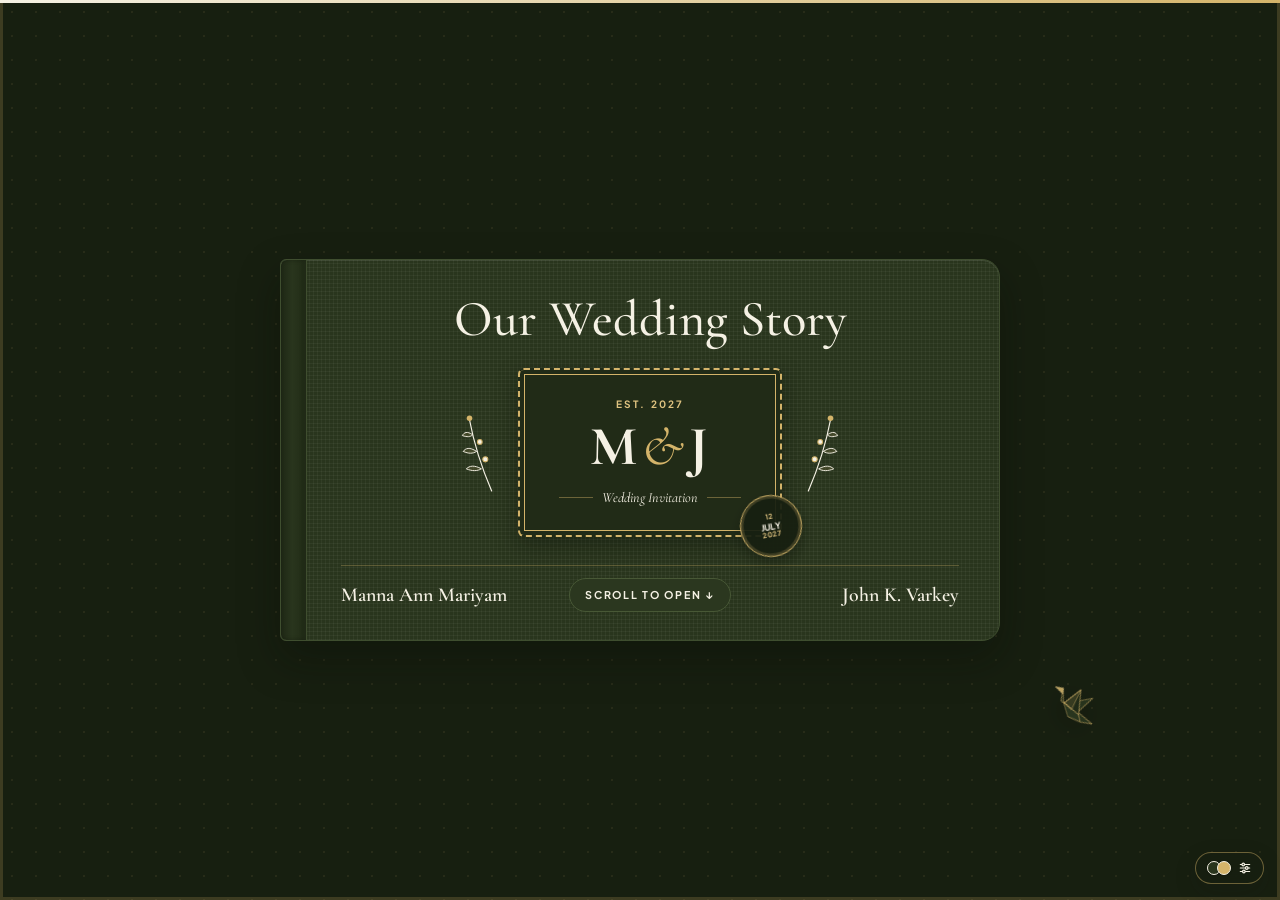
==== commit 84ed360d: "v4.13: Bumble portrait story banter, parents on invitation, flower rain, and two-bird origami flight" ====
--- a/index.html
+++ b/index.html
@@ -71,12 +71,144 @@
                rel="stylesheet"
           />
 
-          <link rel="stylesheet" href="styles.css?v=4" />
+          <link rel="stylesheet" href="styles.css?v=4.13" />
      </head>
      <body>
           <div class="album-world">
                <!-- Ambient Drifting Jasmine Petals Layer -->
                <div id="petals-layer" aria-hidden="true"></div>
+
+               <!-- Ambient Flying Origami Birds Layer (1 from start, 2nd joins at end) -->
+               <div
+                    id="ambient-birds-layer"
+                    class="ambient-birds-layer"
+                    aria-hidden="true"
+               >
+                    <div id="ambient-bird-1" class="ambient-bird is-bird-one">
+                         <svg
+                              class="ambient-bird-svg"
+                              viewBox="0 0 120 100"
+                              fill="none"
+                         >
+                              <g class="origami-wing-back">
+                                   <polygon
+                                        points="48,54 34,14 74,46"
+                                        fill="var(--bg-linen)"
+                                        stroke="var(--kasavu-gold)"
+                                        stroke-width="1.3"
+                                        stroke-linejoin="round"
+                                   />
+                              </g>
+                              <polygon
+                                   points="10,62 48,54 34,70"
+                                   fill="var(--bg-linen)"
+                                   stroke="var(--kasavu-gold)"
+                                   stroke-width="1.3"
+                                   stroke-linejoin="round"
+                              />
+                              <polygon
+                                   points="34,70 48,54 84,50 62,72"
+                                   fill="var(--bg-surface)"
+                                   stroke="var(--kasavu-gold)"
+                                   stroke-width="1.3"
+                                   stroke-linejoin="round"
+                              />
+                              <polygon
+                                   points="68,52 84,50 98,24 90,50"
+                                   fill="var(--bg-cotton)"
+                                   stroke="var(--kasavu-gold)"
+                                   stroke-width="1.3"
+                                   stroke-linejoin="round"
+                              />
+                              <polygon
+                                   points="98,24 114,29 94,35"
+                                   fill="var(--kasavu-gold)"
+                                   stroke="var(--kasavu-gold-deep)"
+                                   stroke-width="1.1"
+                                   stroke-linejoin="round"
+                              />
+                              <g class="origami-wing-front">
+                                   <polygon
+                                        points="44,58 64,10 82,50"
+                                        fill="var(--bg-cotton)"
+                                        stroke="var(--kasavu-gold)"
+                                        stroke-width="1.45"
+                                        stroke-linejoin="round"
+                                   />
+                                   <polygon
+                                        points="64,10 82,50 62,56"
+                                        fill="var(--kasavu-gold-tint)"
+                                        stroke="var(--kasavu-gold)"
+                                        stroke-width="1"
+                                        stroke-linejoin="round"
+                                   />
+                              </g>
+                         </svg>
+                    </div>
+
+                    <div id="ambient-bird-2" class="ambient-bird is-bird-two">
+                         <svg
+                              class="ambient-bird-svg"
+                              viewBox="0 0 120 100"
+                              fill="none"
+                         >
+                              <g class="origami-wing-back">
+                                   <polygon
+                                        points="48,54 34,14 74,46"
+                                        fill="var(--bg-linen)"
+                                        stroke="var(--kasavu-gold-deep)"
+                                        stroke-width="1.3"
+                                        stroke-linejoin="round"
+                                   />
+                              </g>
+                              <polygon
+                                   points="10,62 48,54 34,70"
+                                   fill="var(--bg-linen)"
+                                   stroke="var(--kasavu-gold-deep)"
+                                   stroke-width="1.3"
+                                   stroke-linejoin="round"
+                              />
+                              <polygon
+                                   points="34,70 48,54 84,50 62,72"
+                                   fill="var(--bg-surface)"
+                                   stroke="var(--kasavu-gold-deep)"
+                                   stroke-width="1.3"
+                                   stroke-linejoin="round"
+                              />
+                              <polygon
+                                   points="68,52 84,50 98,24 90,50"
+                                   fill="var(--bg-cotton)"
+                                   stroke="var(--kasavu-gold-deep)"
+                                   stroke-width="1.3"
+                                   stroke-linejoin="round"
+                              />
+                              <polygon
+                                   points="98,24 114,29 94,35"
+                                   fill="var(--ink-primary)"
+                                   stroke="var(--kasavu-gold-deep)"
+                                   stroke-width="1.1"
+                                   stroke-linejoin="round"
+                              />
+                              <g class="origami-wing-front">
+                                   <polygon
+                                        points="44,58 64,10 82,50"
+                                        fill="var(--kasavu-gold-tint)"
+                                        stroke="var(--kasavu-gold-deep)"
+                                        stroke-width="1.45"
+                                        stroke-linejoin="round"
+                                   />
+                                   <polygon
+                                        points="64,10 82,50 62,56"
+                                        fill="var(--kasavu-gold)"
+                                        fill-opacity="0.32"
+                                        stroke="var(--kasavu-gold-deep)"
+                                        stroke-width="1"
+                                        stroke-linejoin="round"
+                                   />
+                              </g>
+                         </svg>
+                    </div>
+               </div>
 
                <!-- 4-Sided Viewport Scroll Progress Frame -->
                <div
@@ -313,6 +445,19 @@
                                                                       Mariyam</span
                                                                  >
                                                                  <span
+                                                                      class="invite-parents"
+                                                                      >Daughter
+                                                                      of
+                                                                      Prasobha
+                                                                      K. Mathew
+                                                                      &amp;
+                                                                      Bavojy
+                                                                      Mamachen,
+                                                                      Plavara
+                                                                      Puthen
+                                                                      Bunglow</span
+                                                                 >
+                                                                 <span
                                                                       class="invite-amp"
                                                                       >&amp;</span
                                                                  >
@@ -320,6 +465,16 @@
                                                                       >John
                                                                       Koodarathil
                                                                       Varkey</span
+                                                                 >
+                                                                 <span
+                                                                      class="invite-parents"
+                                                                      >Son of
+                                                                      Saramma
+                                                                      Varkey
+                                                                      &amp;
+                                                                      Varkey K.
+                                                                      Cheriyan
+                                                                      (Late)</span
                                                                  >
                                                             </h2>
                                                        </div>
@@ -345,9 +500,12 @@
 
                                         <div class="invitation-details-reveal">
                                              <div
-                                                  class="lotus-divider"
-                                                  aria-hidden="true"
-                                             >
+                                                  class="invitation-details-inner"
+                                             >
+                                                  <div
+                                                       class="lotus-divider"
+                                                       aria-hidden="true"
+                                                  >
                                                   <span></span>
                                                   <svg
                                                        width="54"
@@ -501,6 +659,7 @@
                                                        </div>
                                                   </div>
                                              </div>
+                                             </div>
                                         </div>
                                    </div>
 
@@ -783,146 +942,190 @@
                     </section>
 
                     <!-- =================================================================
-                 THROUGH OUR EYES — PHOTOBOOK & SHARED REACTIONS (#story)
+                 THROUGH OUR EYES — BUMBLE-STYLE CARDS & CLOUD POP-UPS (#story)
                  ================================================================= -->
                     <section id="story" class="album-chapter">
-                         <article id="story-sheet" class="editorial-sheet">
-                              <div class="frames-head">
-                                   <div>
-                                        <span class="chapter-eyebrow"
-                                             >Frames &amp; Side Notes • Manna
-                                             &amp; John</span
+                         <article
+                              id="story-sheet"
+                              class="editorial-sheet story-bumble-sheet"
+                         >
+                              <div
+                                   id="story-bumble-stage"
+                                   class="bumble-stage"
+                                   aria-label="Interactive story cards"
+                              >
+                                   <!-- Segmented Story Bars -->
+                                   <div
+                                        id="story-bars"
+                                        class="bumble-bars"
+                                        role="tablist"
+                                        aria-label="Story cards"
+                                   ></div>
+
+                                   <!-- Card 0: Plain Heading Intro Card -->
+                                   <div
+                                        id="story-intro-view"
+                                        class="bumble-intro-card"
+                                   >
+                                        <span
+                                             id="story-intro-eyebrow"
+                                             class="chapter-eyebrow"
+                                             >Frames &amp; Side Notes</span
                                         >
-                                        <h2 class="frames-title">
+                                        <h2
+                                             id="story-intro-title"
+                                             class="bumble-intro-title"
+                                        >
                                              Through Our Eyes
                                         </h2>
+                                        <div
+                                             class="lotus-divider"
+                                             aria-hidden="true"
+                                        >
+                                             <span></span>
+                                             <svg
+                                                  width="54"
+                                                  height="22"
+                                                  viewBox="0 0 54 22"
+                                                  fill="none"
+                                             >
+                                                  <path
+                                                       d="M27 3 C23 9, 23 15, 27 19 C31 15, 31 9, 27 3 Z"
+                                                       fill="var(--kasavu-gold-tint)"
+                                                       stroke="var(--ink-primary)"
+                                                       stroke-width="1.2"
+                                                  />
+                                                  <path
+                                                       d="M21 7 C16 10, 15 15, 19 18 C22 16, 23 11, 21 7 Z"
+                                                       fill="var(--bg-surface)"
+                                                       stroke="var(--kasavu-gold)"
+                                                       stroke-width="1.1"
+                                                  />
+                                                  <path
+                                                       d="M33 7 C38 10, 39 15, 35 18 C32 16, 31 11, 33 7 Z"
+                                                       fill="var(--bg-surface)"
+                                                       stroke="var(--kasavu-gold)"
+                                                       stroke-width="1.1"
+                                                  />
+                                                  <circle
+                                                       cx="11"
+                                                       cy="14"
+                                                       r="2"
+                                                       fill="var(--kasavu-gold)"
+                                                  />
+                                                  <circle
+                                                       cx="43"
+                                                       cy="14"
+                                                       r="2"
+                                                       fill="var(--kasavu-gold)"
+                                                  />
+                                             </svg>
+                                             <span></span>
+                                        </div>
+                                        <p
+                                             id="story-intro-sub"
+                                             class="bumble-intro-sub"
+                                        >
+                                             Manna &amp; John • Four frames,
+                                             both of us reacting together
+                                        </p>
+                                        <span
+                                             id="story-intro-hint"
+                                             class="bumble-intro-hint"
+                                             >Tap right or swipe to begin ›</span
+                                        >
                                    </div>
-                                   <span
-                                        id="story-frame-counter"
-                                        class="frames-counter"
-                                        >01 / 04</span
+
+                                   <!-- Cards 1–4: Portrait Photo + Cloud Conversation -->
+                                   <div
+                                        id="story-photo-view"
+                                        class="bumble-photo-card is-hidden"
                                    >
-                              </div>
-
-                              <div class="frames-grid">
-                                   <!-- Left / Top: Interactive Polaroid Stack -->
-                                   <div class="frames-photo-col">
+                                        <div class="bumble-media-pane">
+                                             <div
+                                                  id="story-media"
+                                                  class="bumble-media"
+                                             ></div>
+                                             <div
+                                                  class="bumble-scrim"
+                                                  aria-hidden="true"
+                                             ></div>
+                                        </div>
+
+                                        <div class="bumble-chat-pane">
+                                             <!-- Top Chip & Optional Note Toggle -->
+                                             <div class="bumble-top-meta">
+                                                  <div class="bumble-title-group">
+                                                       <span
+                                                            id="story-photo-chip"
+                                                            class="bumble-chip"
+                                                       ></span>
+                                                       <h3
+                                                            id="story-photo-title"
+                                                            class="bumble-photo-title"
+                                                       ></h3>
+                                                  </div>
+                                                  <button
+                                                       id="story-btn-flip"
+                                                       type="button"
+                                                       class="bumble-note-btn"
+                                                       aria-pressed="false"
+                                                  >
+                                                       Note ↻
+                                                  </button>
+                                             </div>
+
+                                             <!-- Cloud Pop-ups (2-3 Back & Forth) -->
+                                             <div
+                                                  id="story-clouds"
+                                                  class="bumble-clouds"
+                                             ></div>
+                                        </div>
+
+                                        <!-- Optional Note Overlay -->
                                         <div
-                                             id="polaroid-stack"
-                                             class="polaroid-stage"
-                                             aria-label="Interactive photo stack"
-                                        ></div>
-
-                                        <div class="frames-controls">
-                                             <button
-                                                  id="story-btn-prev"
-                                                  type="button"
-                                                  class="frame-ctrl-btn"
-                                             >
-                                                  ← Prev
-                                             </button>
-                                             <button
-                                                  id="story-btn-flip"
-                                                  type="button"
-                                                  class="frame-ctrl-btn is-note"
-                                             >
-                                                  Note ↻
-                                             </button>
-                                             <button
-                                                  id="story-btn-next"
-                                                  type="button"
-                                                  class="frame-ctrl-btn is-primary"
-                                             >
-                                                  Next →
-                                             </button>
+                                             id="story-note-overlay"
+                                             class="bumble-note-overlay"
+                                             hidden
+                                        >
+                                             <span class="chapter-eyebrow"
+                                                  >Side Note</span
+                                             >
+                                             <p
+                                                  id="story-back-note"
+                                                  class="bumble-note-copy"
+                                             ></p>
+                                             <span class="bumble-note-close-hint"
+                                                  >Tap Note ↻ to return</span
+                                             >
                                         </div>
                                    </div>
 
-                                   <!-- Right / Bottom: Shared Reaction Together -->
-                                   <div class="frames-story-col">
-                                        <div
-                                             id="story-reaction-swap"
-                                             class="frames-story-swap"
-                                             style="
-                                                  display: flex;
-                                                  flex-direction: column;
-                                                  gap: 10px;
-                                             "
+                                   <!-- Full-Card Bumble Tap Zones (Left = Prev, Right = Next) -->
+                                   <button
+                                        id="story-tap-prev"
+                                        type="button"
+                                        class="bumble-tap-zone is-prev"
+                                        aria-label="Previous story card"
+                                   >
+                                        <span
+                                             class="bumble-chevron"
+                                             aria-hidden="true"
+                                             >‹</span
                                         >
-                                             <div class="frames-meta-row">
-                                                  <div>
-                                                       <span
-                                                            id="story-frame-kicker"
-                                                            class="frame-kicker"
-                                                            >Frame 01 • Dubai
-                                                            &amp; Kuwait</span
-                                                       >
-                                                       <h3
-                                                            id="story-frame-title"
-                                                            class="frame-heading"
-                                                       >
-                                                            Two Coasts, Before
-                                                            We Knew
-                                                       </h3>
-                                                  </div>
-                                                  <span
-                                                       id="story-frame-tag"
-                                                       class="frame-tag-pill"
-                                                       >Before Us</span
-                                                  >
-                                             </div>
-
-                                             <div class="reaction-stack">
-                                                  <div class="reaction-card">
-                                                       <div class="reaction-who">
-                                                            <span
-                                                                 class="reaction-avatar"
-                                                                 >J</span
-                                                            >
-                                                            <span
-                                                                 class="reaction-label"
-                                                                 >John looking
-                                                                 at this</span
-                                                            >
-                                                       </div>
-                                                       <p
-                                                            id="story-react-john"
-                                                            class="reaction-quote"
-                                                       ></p>
-                                                  </div>
-
-                                                  <div class="reaction-card">
-                                                       <div class="reaction-who">
-                                                            <span
-                                                                 class="reaction-avatar"
-                                                                 >M</span
-                                                            >
-                                                            <span
-                                                                 class="reaction-label"
-                                                                 >Manna looking
-                                                                 at this</span
-                                                            >
-                                                       </div>
-                                                       <p
-                                                            id="story-react-manna"
-                                                            class="reaction-quote"
-                                                       ></p>
-                                                  </div>
-                                             </div>
-
-                                             <div
-                                                  id="story-shared-verdict"
-                                                  class="frames-verdict"
-                                             ></div>
-                                        </div>
-
-                                        <div
-                                             id="story-frame-pills"
-                                             class="frames-pills"
-                                             role="tablist"
-                                             aria-label="Story frames"
-                                        ></div>
-                                   </div>
+                                   </button>
+                                   <button
+                                        id="story-tap-next"
+                                        type="button"
+                                        class="bumble-tap-zone is-next"
+                                        aria-label="Next story card"
+                                   >
+                                        <span
+                                             class="bumble-chevron"
+                                             aria-hidden="true"
+                                             >›</span
+                                        >
+                                   </button>
                               </div>
                          </article>
                     </section>
@@ -1904,8 +2107,8 @@
                </aside>
           </div>
 
-          <script src="story-frames.js?v=4" defer></script>
-          <script src="app.js?v=4" defer></script>
+          <script src="story-frames.js?v=4.13" defer></script>
+          <script src="app.js?v=4.13" defer></script>
      </body>
 </html>
 
--- a/styles.css
+++ b/styles.css
@@ -323,9 +323,70 @@
      display: none;
 }
 
+/* Ambient Origami Birds Layer (1 from start, 2nd joins at end) */
+.ambient-birds-layer {
+     position: fixed;
+     inset: 0;
+     width: 100%;
+     height: 100%;
+     pointer-events: none;
+     z-index: 6;
+     overflow: hidden;
+}
+
+.ambient-bird {
+     position: absolute;
+     top: 0;
+     left: 0;
+     width: 46px;
+     height: 38px;
+     margin-left: -23px;
+     margin-top: -19px;
+     opacity: 0;
+     will-change: transform, opacity;
+     transition: opacity 0.45s ease;
+}
+
+@media (min-width: 640px) {
+     .ambient-bird {
+          width: 58px;
+          height: 48px;
+          margin-left: -29px;
+          margin-top: -24px;
+     }
+}
+
+.ambient-bird.is-visible {
+     opacity: 0.88;
+}
+
+.ambient-bird-svg {
+     display: block;
+     width: 100%;
+     height: 100%;
+     filter: drop-shadow(0 6px 14px rgba(0, 0, 0, 0.34));
+     overflow: visible;
+}
+
+.ambient-bird.is-visible .origami-wing-front {
+     animation: origamiWingFront 0.52s ease-in-out infinite alternate;
+}
+
+.ambient-bird.is-visible .origami-wing-back {
+     animation: origamiWingBack 0.52s ease-in-out infinite alternate;
+}
+
+.ambient-bird.is-bird-two.is-visible .origami-wing-front {
+     animation-delay: -0.18s;
+}
+
+.ambient-bird.is-bird-two.is-visible .origami-wing-back {
+     animation-delay: -0.18s;
+}
+
 .jasmine-petal {
      position: absolute;
-     top: -36px;
+     top: -64px;
      opacity: 0;
      pointer-events: none;
      animation: petalDrift linear infinite;
@@ -465,7 +526,7 @@
 .album-chapter::after {
      content: "";
      display: block;
-     flex: 1 0 32px;
+     flex: 1 0 36px;
      pointer-events: none;
 }
 
@@ -1105,7 +1166,7 @@
            6B. FORMAL INVITATION & BLURRED SCRIPTURE VEIL (#invitation)
            ========================================================================== */
 .invitation-sheet {
-     min-height: 460px;
+     min-height: clamp(390px, 56svh, 460px);
      display: flex;
      align-items: center;
      justify-content: center;
@@ -1151,14 +1212,7 @@
 }
 
 .invitation-header-block {
-     transform: translate3d(0, var(--invite-center-y, 185px), 0);
-     transition: transform 0.96s cubic-bezier(0.22, 1, 0.36, 1)
-          0.08s;
-     will-change: transform;
-}
-
-.editorial-sheet.is-details-shown .invitation-header-block {
-     transform: translate3d(0, 0, 0);
+     margin: 0;
 }
 
 .invite-names-morph {
@@ -1256,14 +1310,36 @@
 .invite-names-full .invite-amp {
      display: block;
      font-size: 0.85em;
-     padding: 2px 0;
+     padding: 4px 0 2px;
+}
+
+.invite-names-full .invite-parents {
+     display: block;
+     font-family: var(--font-serif);
+     font-style: italic;
+     font-weight: 500;
+     font-size: clamp(0.96rem, 2.2vw, 1.12rem);
+     line-height: 1.38;
+     letter-spacing: 0.01em;
+     color: var(--kasavu-gold-deep);
+     max-width: 430px;
+     margin: 4px auto 0;
 }
 
 .invitation-details-reveal {
+     display: grid;
+     grid-template-rows: 0fr;
      pointer-events: none;
+     transition: grid-template-rows 0.82s cubic-bezier(0.22, 1, 0.36, 1);
+}
+
+.invitation-details-inner {
+     overflow: hidden;
+     min-height: 0;
 }
 
 .editorial-sheet.is-details-shown .invitation-details-reveal {
+     grid-template-rows: 1fr;
      pointer-events: auto;
 }
 
@@ -1481,6 +1557,7 @@
      .invitation-details-reveal .lotus-divider,
      .invitation-details-reveal .wedding-datetime-card,
      .invitation-details-reveal .countdown-card {
+          grid-template-rows: 1fr !important;
           opacity: 1 !important;
           transform: none !important;
           filter: none !important;
@@ -1490,427 +1567,503 @@
 }
 
 /* ==========================================================================
-           7. THROUGH OUR EYES — PHOTOBOOK & SHARED REACTIONS (#story)
+           7. THROUGH OUR EYES — BUMBLE-STYLE CARDS & CLOUD POP-UPS (#story)
            ========================================================================== */
-.frames-head {
+.editorial-sheet.story-bumble-sheet {
+     padding: 12px;
+}
+
+@media (min-width: 640px) {
+     .editorial-sheet.story-bumble-sheet {
+          padding: 16px;
+     }
+}
+
+.bumble-stage {
+     position: relative;
+     width: 100%;
+     height: clamp(445px, 64svh, 500px);
+     border-radius: 14px;
+     overflow: hidden;
+     border: 1px solid var(--border-gold);
+     background: var(--bg-cotton);
+     touch-action: pan-y;
+     user-select: none;
+     -webkit-tap-highlight-color: transparent;
+}
+
+@media (min-width: 720px) {
+     .bumble-stage {
+          height: 460px;
+     }
+}
+
+/* Top Segmented Story Progress Bars */
+.bumble-bars {
+     position: absolute;
+     top: 10px;
+     left: 10px;
+     right: 10px;
+     z-index: 7;
+     display: grid;
+     grid-auto-flow: column;
+     grid-auto-columns: 1fr;
+     gap: 5px;
+}
+
+.bumble-bar {
+     height: 4px;
+     padding: 6px 0;
+     background: transparent;
+     border: none;
+     cursor: pointer;
      display: flex;
-     align-items: flex-end;
-     justify-content: space-between;
-     gap: 10px;
-     padding-bottom: 12px;
-     margin-bottom: 16px;
-     border-bottom: 1px solid var(--accent-soft-30);
-}
-
-.frames-head .chapter-eyebrow {
-     margin-bottom: 2px;
-}
-
-.frames-title {
+     align-items: center;
+}
+
+.bumble-bar-fill {
+     width: 100%;
+     height: 3.5px;
+     border-radius: 999px;
+     background: rgba(245, 241, 228, 0.24);
+     transition:
+          background-color 0.25s ease,
+          transform 0.2s ease;
+}
+
+.bumble-bar.is-seen .bumble-bar-fill {
+     background: rgba(212, 180, 106, 0.65);
+}
+
+.bumble-bar.is-active .bumble-bar-fill {
+     background: var(--kasavu-gold);
+     box-shadow: 0 0 8px rgba(212, 180, 106, 0.45);
+}
+
+/* Card 0: Plain Heading Intro Card */
+.bumble-intro-card {
+     position: absolute;
+     inset: 0;
+     z-index: 2;
+     display: flex;
+     flex-direction: column;
+     align-items: center;
+     justify-content: center;
+     text-align: center;
+     padding: 44px 24px 36px;
+     background:
+          radial-gradient(
+               circle at 50% 42%,
+               rgba(212, 180, 106, 0.14) 0%,
+               transparent 62%
+          ),
+          linear-gradient(
+               160deg,
+               rgba(43, 55, 31, 0.72) 0%,
+               rgba(21, 29, 14, 0.92) 100%
+          );
+}
+
+.bumble-intro-card.is-hidden {
+     display: none;
+}
+
+.bumble-intro-title {
      font-family: var(--font-serif);
-     font-size: clamp(1.65rem, 3.6vw, 2.25rem);
+     font-size: clamp(2.15rem, 6vw, 3.1rem);
      font-weight: 600;
      color: var(--ink-primary);
-     margin: 0;
+     margin: 4px 0 0;
      line-height: 1.08;
 }
 
-.frames-counter {
-     font-family: var(--font-sans);
+.bumble-intro-sub {
+     margin: 4px 0 20px;
+     font-size: 0.9rem;
+     color: var(--ink-body);
+     max-width: 380px;
+     line-height: 1.5;
+}
+
+.bumble-intro-hint {
+     display: inline-flex;
+     align-items: center;
+     gap: 6px;
+     padding: 7px 16px;
+     border-radius: 999px;
+     background: var(--kasavu-gold-tint);
+     border: 1px solid var(--border-gold);
      font-size: 0.72rem;
      font-weight: 700;
      letter-spacing: 0.14em;
-     padding: 5px 10px;
-     border-radius: 999px;
-     background-color: var(--glass-cell);
-     border: 1px solid var(--border-gold);
+     text-transform: uppercase;
      color: var(--kasavu-gold-deep);
-     flex-shrink: 0;
-}
-
-.frames-grid {
-     display: grid;
-     grid-template-columns: 1fr;
-     gap: 16px;
-     align-items: center;
-}
-
-@media (min-width: 720px) {
-     .frames-grid {
-          grid-template-columns: 262px 1fr;
-          gap: 26px;
-     }
-}
-
-.frames-photo-col {
-     display: flex;
-     flex-direction: column;
-     align-items: center;
-     width: 100%;
-}
-
-.polaroid-stage {
-     position: relative;
-     width: 100%;
-     height: 204px;
-     perspective: 1100px;
-     touch-action: pan-y;
-}
-
-@media (min-width: 720px) {
-     .polaroid-stage {
-          width: 256px;
-          height: 286px;
-     }
-}
-
-.polaroid-card {
+}
+
+/* Cards 1-4: Portrait Photo Card + Cloud Conversation */
+.bumble-photo-card {
      position: absolute;
      inset: 0;
-     transform-style: preserve-3d;
-     transition:
-          transform 0.52s cubic-bezier(0.22, 1, 0.36, 1),
-          opacity 0.4s ease;
-     cursor: pointer;
-     user-select: none;
-     -webkit-tap-highlight-color: transparent;
-}
-
-.polaroid-card.is-flipped {
-     transform: rotateY(180deg) !important;
-}
-
-.polaroid-face {
+     z-index: 2;
+}
+
+.bumble-photo-card.is-hidden {
+     display: none;
+}
+
+.bumble-media-pane {
      position: absolute;
      inset: 0;
-     backface-visibility: hidden;
-     -webkit-backface-visibility: hidden;
-     background: #f5f0e3;
-     color: #1d2514;
-     border-radius: 10px;
-     padding: 7px 7px 10px;
-     box-shadow:
-          0 16px 32px rgba(4, 7, 2, 0.48),
-          0 2px 6px rgba(0, 0, 0, 0.24);
-     border: 1px solid rgba(255, 255, 255, 0.72);
-     display: flex;
-     flex-direction: column;
-}
-
-@media (min-width: 720px) {
-     .polaroid-face {
-          padding: 11px 11px 14px;
-     }
-}
-
-.polaroid-face.is-back {
-     transform: rotateY(180deg);
-     background: #efe8d6;
-     justify-content: space-between;
-     padding: 16px;
-}
-
-.polaroid-tape {
+     overflow: hidden;
+}
+
+.bumble-chat-pane {
      position: absolute;
-     top: -8px;
-     left: 50%;
-     transform: translateX(-50%) rotate(-2deg);
-     width: 62px;
-     height: 15px;
-     background: rgba(212, 180, 106, 0.65);
-     border-left: 1px dashed rgba(120, 95, 40, 0.35);
-     border-right: 1px dashed rgba(120, 95, 40, 0.35);
+     inset: 0;
+     z-index: 3;
      pointer-events: none;
 }
 
-.polaroid-window {
+.bumble-media {
+     position: absolute;
+     inset: 0;
      width: 100%;
-     flex: 1;
-     min-height: 0;
-     border-radius: 6px;
-     overflow: hidden;
-     position: relative;
-     border: 1px solid rgba(0, 0, 0, 0.08);
-}
-
-.polaroid-window img {
+     height: 100%;
+}
+
+.bumble-media img,
+.bumble-media svg {
      width: 100%;
      height: 100%;
      object-fit: cover;
+     object-position: center 22%;
      display: block;
 }
 
-.polaroid-window svg {
-     width: 100%;
-     height: 100%;
-     display: block;
-}
-
-.polaroid-caption-row {
-     padding-top: 7px;
-     display: flex;
-     align-items: baseline;
-     justify-content: space-between;
-     gap: 8px;
-     flex-shrink: 0;
-}
-
-.polaroid-caption-text {
-     font-family: var(--font-serif);
-     font-style: italic;
-     font-size: 1rem;
-     font-weight: 600;
-     color: #1f2816;
-     line-height: 1.15;
-}
-
-.polaroid-caption-num {
-     font-size: 0.66rem;
-     font-weight: 700;
-     letter-spacing: 0.1em;
-     color: #656d56;
-}
-
-.polaroid-back-meta {
-     display: flex;
-     align-items: center;
-     justify-content: space-between;
-     font-size: 0.62rem;
-     font-weight: 700;
-     letter-spacing: 0.14em;
-     text-transform: uppercase;
-     color: #697059;
-}
-
-.polaroid-back-note {
-     font-family: var(--font-serif);
-     font-style: italic;
-     font-size: 1.02rem;
-     line-height: 1.48;
-     text-align: center;
-     color: #222b18;
-     margin: 0;
-     padding: 0 4px;
-}
-
-.polaroid-back-hint {
-     text-align: center;
-     font-size: 0.64rem;
-     font-weight: 700;
-     letter-spacing: 0.15em;
-     text-transform: uppercase;
-     color: #8b6f32;
-}
-
-.frames-controls {
-     display: flex;
-     align-items: center;
-     justify-content: space-between;
-     gap: 8px;
-     width: 100%;
-     margin-top: 12px;
-}
-
-@media (min-width: 720px) {
-     .frames-controls {
-          justify-content: center;
-     }
-}
-
-.frame-ctrl-btn {
-     padding: 6px 12px;
-     border-radius: 999px;
-     font-family: var(--font-sans);
-     font-size: 0.72rem;
-     font-weight: 600;
-     border: 1px solid var(--border-gold);
-     background: var(--glass-cell);
-     color: var(--ink-primary);
-     cursor: pointer;
-     transition:
-          background-color 0.2s ease,
-          transform 0.2s ease,
-          border-color 0.2s ease;
-}
-
-.frame-ctrl-btn:hover {
-     background: var(--kasavu-gold-tint);
-     transform: translateY(-1px);
-}
-
-.frame-ctrl-btn.is-note {
-     color: var(--kasavu-gold-deep);
-     background: var(--kasavu-gold-tint);
-}
-
-.frame-ctrl-btn.is-primary {
-     background: var(--btn-primary-bg);
-     color: var(--btn-primary-fg);
-     border-color: transparent;
-}
-
-.frame-ctrl-btn.is-primary:hover {
-     background: var(--btn-primary-hover);
-}
-
-.frames-story-col {
-     display: flex;
-     flex-direction: column;
-     gap: 10px;
-     width: 100%;
-}
-
-.frames-meta-row {
+.bumble-scrim {
+     position: absolute;
+     inset: 0;
+     background: linear-gradient(
+          to bottom,
+          rgba(14, 20, 9, 0.56) 0%,
+          rgba(14, 20, 9, 0.04) 24%,
+          rgba(14, 20, 9, 0) 48%,
+          rgba(14, 20, 9, 0.78) 74%,
+          rgba(12, 18, 8, 0.95) 100%
+     );
+     pointer-events: none;
+}
+
+.bumble-top-meta {
+     position: absolute;
+     top: 28px;
+     left: 12px;
+     right: 12px;
+     z-index: 6;
      display: flex;
      align-items: flex-start;
      justify-content: space-between;
      gap: 10px;
-}
-
-.frame-kicker {
-     display: block;
-     font-size: 0.64rem;
+     pointer-events: none;
+}
+
+.bumble-title-group {
+     min-width: 0;
+}
+
+.bumble-chip {
+     display: inline-block;
+     font-size: 0.62rem;
      font-weight: 700;
-     letter-spacing: 0.18em;
+     letter-spacing: 0.16em;
      text-transform: uppercase;
      color: var(--kasavu-gold-deep);
-     margin-bottom: 2px;
-}
-
-.frame-heading {
-     margin: 0;
+     text-shadow: 0 1px 4px rgba(0, 0, 0, 0.6);
+}
+
+.bumble-photo-title {
+     margin: 2px 0 0;
      font-family: var(--font-serif);
-     font-size: clamp(1.26rem, 2.6vw, 1.55rem);
+     font-size: clamp(1.2rem, 3.2vw, 1.56rem);
      font-weight: 600;
      color: var(--ink-primary);
-     line-height: 1.15;
-}
-
-.frame-tag-pill {
-     padding: 4px 10px;
+     line-height: 1.12;
+     text-shadow: 0 2px 8px rgba(0, 0, 0, 0.55);
+}
+
+.bumble-note-btn {
+     pointer-events: auto;
+     padding: 5px 11px;
      border-radius: 999px;
-     background: var(--glass-cell);
-     border: 1px solid var(--border-card);
-     font-size: 0.66rem;
-     font-weight: 600;
-     color: var(--ink-muted);
-     white-space: nowrap;
+     background: rgba(20, 28, 14, 0.72);
+     backdrop-filter: blur(8px);
+     -webkit-backdrop-filter: blur(8px);
+     border: 1px solid var(--border-gold);
+     color: var(--kasavu-gold-deep);
+     font-family: var(--font-sans);
+     font-size: 0.68rem;
+     font-weight: 700;
+     letter-spacing: 0.08em;
+     cursor: pointer;
      flex-shrink: 0;
-}
-
-.reaction-stack {
+     transition:
+          background-color 0.2s ease,
+          transform 0.2s ease;
+}
+
+.bumble-note-btn:hover,
+.bumble-note-btn[aria-pressed="true"] {
+     background: var(--btn-primary-bg);
+     color: var(--btn-primary-fg);
+}
+
+/* Cloud Pop-up Conversation (2-3 Back & Forth Bubbles) */
+.bumble-clouds {
+     position: absolute;
+     left: 10px;
+     right: 10px;
+     bottom: 12px;
+     z-index: 4;
      display: flex;
      flex-direction: column;
-     gap: 8px;
-}
-
-.reaction-card {
-     background: var(--kasavu-gold-tint);
+     gap: 6px;
+     pointer-events: none;
+}
+
+.cloud-bubble {
+     max-width: 88%;
+     padding: 7px 11px;
+     display: flex;
+     align-items: flex-start;
+     gap: 7px;
+     background: rgba(23, 31, 16, 0.86);
+     background-image: linear-gradient(
+          135deg,
+          var(--kasavu-gold-tint) 0%,
+          transparent 100%
+     );
+     backdrop-filter: blur(10px) saturate(140%);
+     -webkit-backdrop-filter: blur(10px) saturate(140%);
      border: 1px solid var(--border-gold);
-     border-radius: 13px;
-     padding: 10px 12px;
-     transition: border-color 0.22s ease;
-}
-
-.reaction-who {
-     display: flex;
-     align-items: center;
-     gap: 7px;
-     margin-bottom: 4px;
-}
-
-.reaction-avatar {
-     width: 20px;
-     height: 20px;
+     box-shadow:
+          0 8px 20px rgba(3, 6, 2, 0.44),
+          inset 0 1px 0 rgba(255, 252, 238, 0.18);
+     opacity: 0;
+     transform: translateY(10px) scale(0.95);
+}
+
+.cloud-bubble.is-john {
+     align-self: flex-start;
+     border-radius: 15px 15px 15px 4px;
+}
+
+.cloud-bubble.is-manna {
+     align-self: flex-end;
+     flex-direction: row-reverse;
+     border-radius: 15px 15px 4px 15px;
+}
+
+.bumble-clouds.is-popped .cloud-bubble:nth-child(1) {
+     animation: cloudPopIn 0.34s cubic-bezier(0.22, 1.24, 0.36, 1) 0.05s
+          forwards;
+}
+
+.bumble-clouds.is-popped .cloud-bubble:nth-child(2) {
+     animation: cloudPopIn 0.34s cubic-bezier(0.22, 1.24, 0.36, 1) 0.18s
+          forwards;
+}
+
+.bumble-clouds.is-popped .cloud-bubble:nth-child(3) {
+     animation: cloudPopIn 0.34s cubic-bezier(0.22, 1.24, 0.36, 1) 0.31s
+          forwards;
+}
+
+@keyframes cloudPopIn {
+     from {
+          opacity: 0;
+          transform: translateY(10px) scale(0.94);
+     }
+     to {
+          opacity: 1;
+          transform: translateY(0) scale(1);
+     }
+}
+
+.cloud-dot {
+     width: 18px;
+     height: 18px;
      border-radius: 50%;
      display: inline-flex;
      align-items: center;
      justify-content: center;
-     font-size: 0.64rem;
+     font-size: 0.6rem;
      font-weight: 700;
      background: var(--kasavu-gold-tint);
      border: 1px solid var(--border-gold);
      color: var(--kasavu-gold-deep);
      flex-shrink: 0;
-}
-
-.reaction-label {
-     font-size: 0.62rem;
+     margin-top: 1px;
+}
+
+.cloud-text {
+     margin: 0;
+     font-size: 0.78rem;
+     line-height: 1.38;
+     color: var(--ink-primary);
+}
+
+/* Desktop Split: Native Portrait Photo Left + Banter Clouds Right */
+@media (min-width: 720px) {
+     .bumble-photo-card {
+          display: grid;
+          grid-template-columns: 330px 1fr;
+     }
+     .bumble-media-pane {
+          position: relative;
+          inset: auto;
+          height: 100%;
+          border-right: 1px solid var(--border-gold);
+     }
+     .bumble-scrim {
+          display: none;
+     }
+     .bumble-chat-pane {
+          position: relative;
+          inset: auto;
+          display: flex;
+          flex-direction: column;
+          justify-content: space-between;
+          padding: 34px 26px 24px;
+          background: linear-gradient(
+               155deg,
+               rgba(31, 41, 22, 0.45) 0%,
+               rgba(18, 25, 12, 0.72) 100%
+          );
+     }
+     .bumble-top-meta {
+          position: static;
+     }
+     .bumble-clouds {
+          position: static;
+          margin: auto 0;
+          gap: 10px;
+     }
+     .cloud-bubble {
+          max-width: 86%;
+          padding: 10px 14px;
+          gap: 9px;
+     }
+     .cloud-dot {
+          width: 21px;
+          height: 21px;
+          font-size: 0.65rem;
+     }
+     .cloud-text {
+          font-size: 0.88rem;
+          line-height: 1.44;
+     }
+}
+
+/* Optional Side Note Frosted Overlay */
+.bumble-note-overlay {
+     position: absolute;
+     inset: 0;
+     z-index: 5;
+     display: flex;
+     flex-direction: column;
+     align-items: center;
+     justify-content: center;
+     text-align: center;
+     padding: 48px 24px 32px;
+     background: rgba(18, 25, 12, 0.9);
+     backdrop-filter: blur(12px);
+     -webkit-backdrop-filter: blur(12px);
+}
+
+.bumble-note-overlay[hidden] {
+     display: none;
+}
+
+.bumble-note-copy {
+     font-family: var(--font-serif);
+     font-style: italic;
+     font-size: clamp(1.15rem, 3vw, 1.45rem);
+     line-height: 1.5;
+     color: var(--ink-primary);
+     max-width: 420px;
+     margin: 8px 0 14px;
+}
+
+.bumble-note-close-hint {
+     font-size: 0.66rem;
      font-weight: 700;
      letter-spacing: 0.16em;
      text-transform: uppercase;
      color: var(--kasavu-gold-deep);
 }
 
-.reaction-quote {
-     margin: 0;
-     font-size: 0.84rem;
-     line-height: 1.5;
-     color: var(--ink-body);
-}
-
-.frames-verdict {
-     padding: 8px 12px;
-     border-radius: 11px;
-     background: var(--glass-cell);
-     border: 1px solid var(--border-card);
-     font-family: var(--font-serif);
-     font-style: italic;
-     font-size: 0.95rem;
-     color: var(--ink-muted);
-     line-height: 1.35;
-}
-
-.frames-pills {
-     display: grid;
-     grid-template-columns: repeat(4, minmax(0, 1fr));
-     gap: 6px;
-}
-
-.frame-pill-btn {
-     padding: 6px 4px;
-     border-radius: 9px;
-     border: 1px solid var(--border-card);
-     background: var(--glass-cell);
-     color: var(--ink-muted);
-     font-family: var(--font-sans);
-     font-size: 0.68rem;
-     font-weight: 600;
-     text-align: center;
+/* Huge Bumble-Style Left/Right Tap Zones */
+.bumble-tap-zone {
+     position: absolute;
+     top: 26px;
+     bottom: 0;
+     z-index: 5;
+     background: transparent;
+     border: none;
+     padding: 0 10px;
      cursor: pointer;
+     display: flex;
+     align-items: center;
+     -webkit-tap-highlight-color: transparent;
+}
+
+.bumble-tap-zone.is-prev {
+     left: 0;
+     width: 34%;
+     justify-content: flex-start;
+}
+
+.bumble-tap-zone.is-next {
+     right: 0;
+     width: 66%;
+     justify-content: flex-end;
+}
+
+.bumble-tap-zone.is-disabled {
+     opacity: 0;
+     pointer-events: none;
+}
+
+.bumble-chevron {
+     width: 30px;
+     height: 30px;
+     border-radius: 50%;
+     background: rgba(18, 25, 12, 0.56);
+     border: 1px solid rgba(212, 180, 106, 0.35);
+     color: var(--ink-primary);
+     font-size: 1.25rem;
+     line-height: 1;
+     display: inline-flex;
+     align-items: center;
+     justify-content: center;
+     opacity: 0.72;
      transition:
-          background-color 0.2s ease,
-          color 0.2s ease,
-          border-color 0.2s ease;
-}
-
-.frame-pill-btn.is-active {
-     background: var(--btn-primary-bg);
-     color: var(--btn-primary-fg);
-     border-color: transparent;
-     font-weight: 700;
-}
-
-@keyframes reactionSwap {
-     from {
-          opacity: 0;
-          transform: translateY(5px);
-     }
-     to {
-          opacity: 1;
-          transform: translateY(0);
-     }
-}
-
-.frames-story-swap.is-animating {
-     animation: reactionSwap 0.3s cubic-bezier(0.22, 1, 0.36, 1);
+          opacity 0.2s ease,
+          transform 0.2s ease,
+          background-color 0.2s ease;
+}
+
+.bumble-tap-zone:hover .bumble-chevron,
+.bumble-tap-zone:active .bumble-chevron {
+     opacity: 1;
+     background: rgba(24, 33, 16, 0.85);
+     transform: scale(1.06);
 }
 
 @media (prefers-reduced-motion: reduce) {
-     .polaroid-card {
-          transition: none !important;
-     }
-     .frames-story-swap.is-animating {
+     .cloud-bubble {
+          opacity: 1 !important;
+          transform: none !important;
           animation: none !important;
      }
 }
@@ -2767,7 +2920,7 @@
 .origami-flight-layer.is-flying .origami-bird-mover {
      opacity: 1;
      transition: none;
-     animation: origamiSoarAway 1.85s
+     animation: origamiSoarAway 1.65s
           cubic-bezier(0.28, 0.08, 0.35, 1) forwards;
 }
 
@@ -2842,25 +2995,20 @@
           transform: translate3d(0, 0, 0) rotate(0deg) scale(1);
           opacity: 1;
      }
-     20% {
-          transform: translate3d(8vw, -5vh, 0) rotate(-12deg)
-               scale(0.96);
+     25% {
+          transform: translate3d(7vw, -6vh, 0) rotate(-12deg)
+               scale(0.92);
           opacity: 1;
      }
-     55% {
-          transform: translate3d(26vw, -22vh, 0) rotate(-18deg)
-               scale(0.72);
-          opacity: 0.95;
-     }
-     84% {
-          transform: translate3d(44vw, -39vh, 0) rotate(-22deg)
-               scale(0.4);
-          opacity: 0.65;
+     65% {
+          transform: translate3d(17vw, -17vh, 0) rotate(-16deg)
+               scale(0.68);
+          opacity: 0.96;
      }
      100% {
-          transform: translate3d(56vw, -52vh, 0) rotate(-25deg)
-               scale(0.22);
-          opacity: 0;
+          transform: translate3d(24vw, -24vh, 0) rotate(-18deg)
+               scale(0.5);
+          opacity: 0.92;
      }
 }
 
@@ -2879,6 +3027,7 @@
 }
 
 @media (prefers-reduced-motion: reduce) {
+     .ambient-birds-layer,
      .origami-flight-layer,
      .origami-creases {
           display: none !important;
@@ -2957,11 +3106,14 @@
      .travel-pillar {
           padding: 13px 4px;
      }
+     .editorial-sheet.story-bumble-sheet {
+          padding: 9px;
+     }
      .album-chapter::before {
-          flex: 1 0 max(28px, env(safe-area-inset-top));
+          flex: 1 0 max(22px, env(safe-area-inset-top));
      }
      .album-chapter::after {
-          flex: 1 0 74px;
+          flex: 1 0 calc(96px + env(safe-area-inset-bottom));
      }
      .linen-cover {
           padding: 18px 12px 16px 28px;
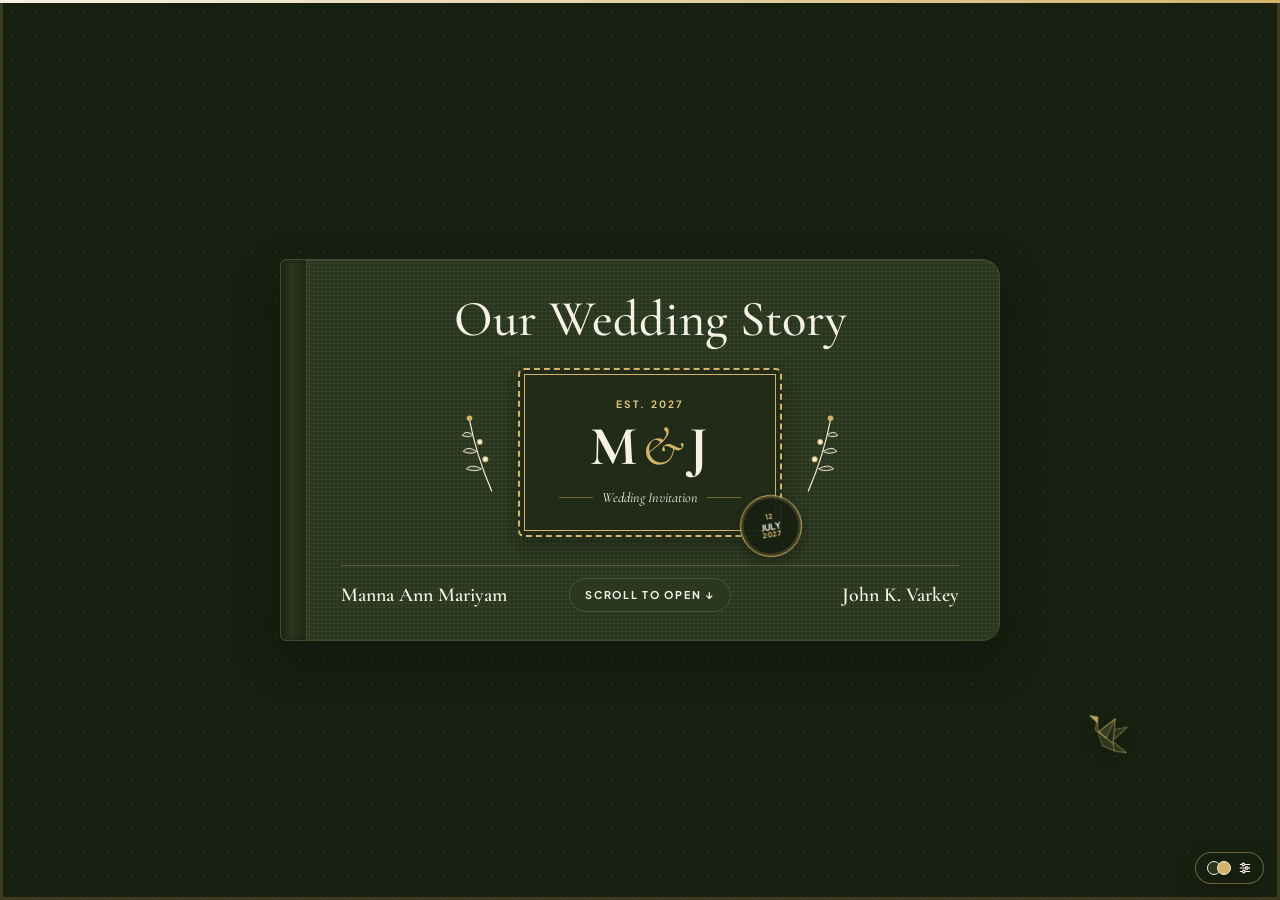
==== commit ad1d59ca: "Use D/O and S/O for parents on invitation card" ====
--- a/index.html
+++ b/index.html
@@ -446,8 +446,7 @@
                                                                  >
                                                                  <span
                                                                       class="invite-parents"
-                                                                      >Daughter
-                                                                      of
+                                                                      >D/O
                                                                       Prasobha
                                                                       K. Mathew
                                                                       &amp;
@@ -468,7 +467,7 @@
                                                                  >
                                                                  <span
                                                                       class="invite-parents"
-                                                                      >Son of
+                                                                      >S/O
                                                                       Saramma
                                                                       Varkey
                                                                       &amp;
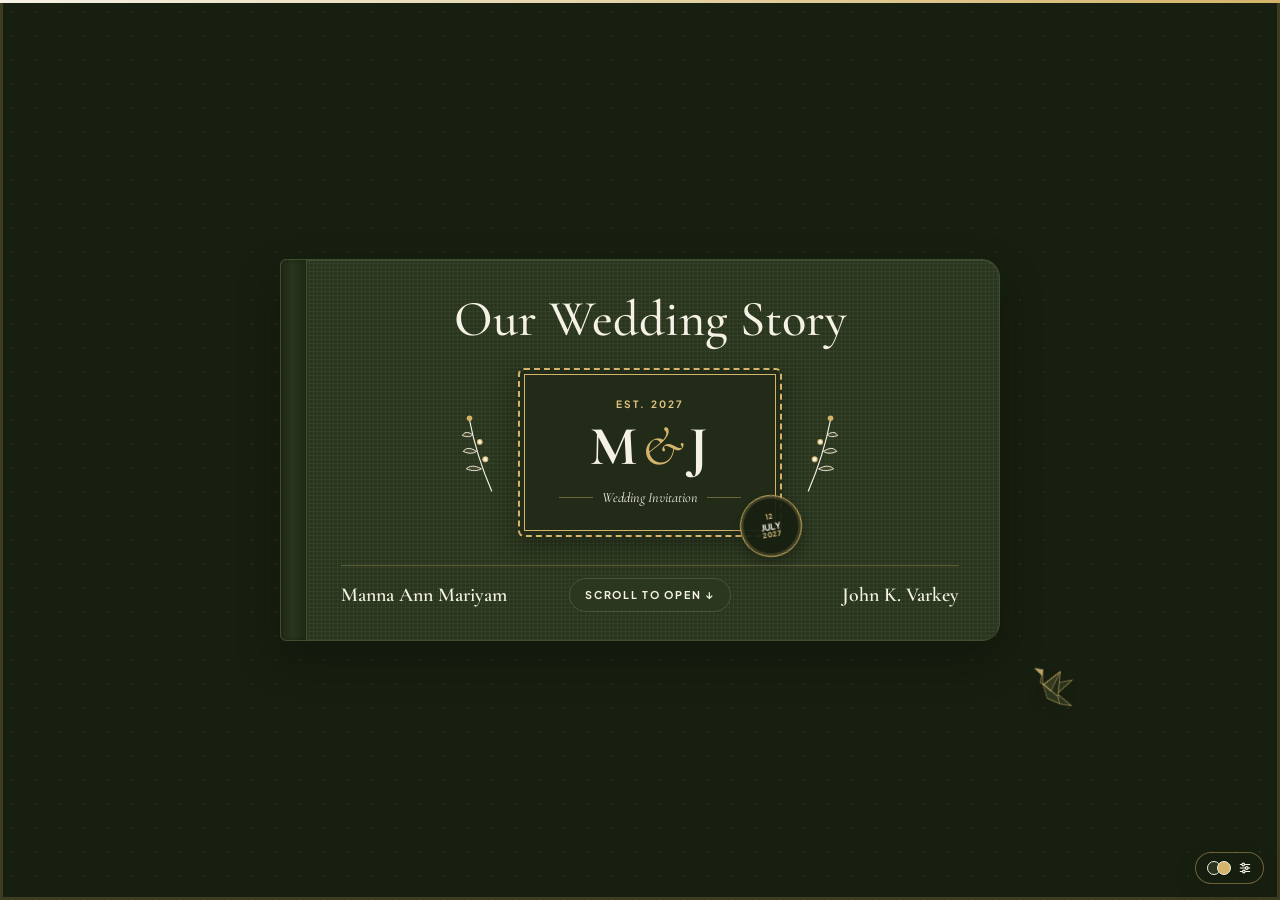
==== commit f72827b3: "v4.14: Redesign Join Us in Kerala travel card for mobile view" ====
--- a/index.html
+++ b/index.html
@@ -71,7 +71,7 @@
                rel="stylesheet"
           />
 
-          <link rel="stylesheet" href="styles.css?v=4.13" />
+          <link rel="stylesheet" href="styles.css?v=4.14" />
      </head>
      <body>
           <div class="album-world">
@@ -1146,31 +1146,33 @@
                                    <div class="travel-pillars">
                                         <!-- By Air -->
                                         <div class="travel-pillar">
-                                             <div
-                                                  class="travel-pillar-icon"
-                                                  aria-hidden="true"
-                                             >
-                                                  <svg
-                                                       width="15"
-                                                       height="15"
-                                                       viewBox="0 0 24 24"
-                                                       fill="none"
-                                                       stroke="currentColor"
-                                                       stroke-width="1.8"
-                                                       stroke-linecap="round"
-                                                       stroke-linejoin="round"
+                                             <div class="travel-pillar-head">
+                                                  <div
+                                                       class="travel-pillar-icon"
+                                                       aria-hidden="true"
                                                   >
-                                                       <path
-                                                            d="M17.8 19.2 16 11l3.5-3.5C21 6 21.5 4 21 3c-1-.5-3 0-4.5 1.5L13 8 4.8 6.2c-.5-.1-.9.1-1.1.5l-.3.5c-.2.5-.1 1 .3 1.3L9 12l-2 3H4l-1 1 3 2 2 3 1-1v-3l3-2 3.5 5.3c.3.4.8.5 1.3.3l.5-.2c.4-.3.6-.7.5-1.2z"
-                                                       />
-                                                  </svg>
-                                             </div>
-                                             <div class="travel-pillar-body">
+                                                       <svg
+                                                            width="15"
+                                                            height="15"
+                                                            viewBox="0 0 24 24"
+                                                            fill="none"
+                                                            stroke="currentColor"
+                                                            stroke-width="1.8"
+                                                            stroke-linecap="round"
+                                                            stroke-linejoin="round"
+                                                       >
+                                                            <path
+                                                                 d="M17.8 19.2 16 11l3.5-3.5C21 6 21.5 4 21 3c-1-.5-3 0-4.5 1.5L13 8 4.8 6.2c-.5-.1-.9.1-1.1.5l-.3.5c-.2.5-.1 1 .3 1.3L9 12l-2 3H4l-1 1 3 2 2 3 1-1v-3l3-2 3.5 5.3c.3.4.8.5 1.3.3l.5-.2c.4-.3.6-.7.5-1.2z"
+                                                            />
+                                                       </svg>
+                                                  </div>
                                                   <h4
                                                        class="travel-pillar-title"
                                                   >
                                                        By Air
                                                   </h4>
+                                             </div>
+                                             <div class="travel-stops">
                                                   <div class="travel-stop">
                                                        <span
                                                             class="travel-stop-place"
@@ -1199,50 +1201,52 @@
 
                                         <!-- By Rail -->
                                         <div class="travel-pillar">
-                                             <div
-                                                  class="travel-pillar-icon"
-                                                  aria-hidden="true"
-                                             >
-                                                  <svg
-                                                       width="15"
-                                                       height="15"
-                                                       viewBox="0 0 24 24"
-                                                       fill="none"
-                                                       stroke="currentColor"
-                                                       stroke-width="1.8"
-                                                       stroke-linecap="round"
-                                                       stroke-linejoin="round"
+                                             <div class="travel-pillar-head">
+                                                  <div
+                                                       class="travel-pillar-icon"
+                                                       aria-hidden="true"
                                                   >
-                                                       <rect
-                                                            x="6"
-                                                            y="3"
-                                                            width="12"
-                                                            height="14"
-                                                            rx="3"
-                                                       />
-                                                       <path
-                                                            d="M6 11h12M9 21l-2 0M17 21l-2 0M9 17l-2 4M15 17l2 4"
-                                                       />
-                                                       <circle
-                                                            cx="9.5"
-                                                            cy="14"
-                                                            r="0.8"
-                                                            fill="currentColor"
-                                                       />
-                                                       <circle
-                                                            cx="14.5"
-                                                            cy="14"
-                                                            r="0.8"
-                                                            fill="currentColor"
-                                                       />
-                                                  </svg>
-                                             </div>
-                                             <div class="travel-pillar-body">
+                                                       <svg
+                                                            width="15"
+                                                            height="15"
+                                                            viewBox="0 0 24 24"
+                                                            fill="none"
+                                                            stroke="currentColor"
+                                                            stroke-width="1.8"
+                                                            stroke-linecap="round"
+                                                            stroke-linejoin="round"
+                                                       >
+                                                            <rect
+                                                                 x="6"
+                                                                 y="3"
+                                                                 width="12"
+                                                                 height="14"
+                                                                 rx="3"
+                                                            />
+                                                            <path
+                                                                 d="M6 11h12M9 21l-2 0M17 21l-2 0M9 17l-2 4M15 17l2 4"
+                                                            />
+                                                            <circle
+                                                                 cx="9.5"
+                                                                 cy="14"
+                                                                 r="0.8"
+                                                                 fill="currentColor"
+                                                            />
+                                                            <circle
+                                                                 cx="14.5"
+                                                                 cy="14"
+                                                                 r="0.8"
+                                                                 fill="currentColor"
+                                                            />
+                                                       </svg>
+                                                  </div>
                                                   <h4
                                                        class="travel-pillar-title"
                                                   >
                                                        By Rail
                                                   </h4>
+                                             </div>
+                                             <div class="travel-stops">
                                                   <div class="travel-stop">
                                                        <span
                                                             class="travel-stop-place"
@@ -1271,31 +1275,33 @@
 
                                         <!-- Nearby Stays -->
                                         <div class="travel-pillar">
-                                             <div
-                                                  class="travel-pillar-icon"
-                                                  aria-hidden="true"
-                                             >
-                                                  <svg
-                                                       width="15"
-                                                       height="15"
-                                                       viewBox="0 0 24 24"
-                                                       fill="none"
-                                                       stroke="currentColor"
-                                                       stroke-width="1.8"
-                                                       stroke-linecap="round"
-                                                       stroke-linejoin="round"
+                                             <div class="travel-pillar-head">
+                                                  <div
+                                                       class="travel-pillar-icon"
+                                                       aria-hidden="true"
                                                   >
-                                                       <path
-                                                            d="M3 9.5 12 3l9 6.5V20a1 1 0 0 1-1 1h-5v-6H9v6H4a1 1 0 0 1-1-1V9.5z"
-                                                       />
-                                                  </svg>
-                                             </div>
-                                             <div class="travel-pillar-body">
+                                                       <svg
+                                                            width="15"
+                                                            height="15"
+                                                            viewBox="0 0 24 24"
+                                                            fill="none"
+                                                            stroke="currentColor"
+                                                            stroke-width="1.8"
+                                                            stroke-linecap="round"
+                                                            stroke-linejoin="round"
+                                                       >
+                                                            <path
+                                                                 d="M3 9.5 12 3l9 6.5V20a1 1 0 0 1-1 1h-5v-6H9v6H4a1 1 0 0 1-1-1V9.5z"
+                                                            />
+                                                       </svg>
+                                                  </div>
                                                   <h4
                                                        class="travel-pillar-title"
                                                   >
                                                        Nearby Stays
                                                   </h4>
+                                             </div>
+                                             <div class="travel-stops">
                                                   <div class="travel-stop">
                                                        <span
                                                             class="travel-stop-place"
@@ -2106,8 +2112,8 @@
                </aside>
           </div>
 
-          <script src="story-frames.js?v=4.13" defer></script>
-          <script src="app.js?v=4.13" defer></script>
+          <script src="story-frames.js?v=4.14" defer></script>
+          <script src="app.js?v=4.14" defer></script>
      </body>
 </html>
 
--- a/styles.css
+++ b/styles.css
@@ -2437,12 +2437,12 @@
      max-width: 680px;
      margin: 0 auto;
      text-align: center;
-     padding: 8px 4px 4px;
+     padding: 4px 0 2px;
 }
 
 .travel-heading {
      font-family: var(--font-serif);
-     font-size: clamp(1.65rem, 3.6vw, 2.2rem);
+     font-size: clamp(1.6rem, 3.6vw, 2.2rem);
      font-weight: 500;
      color: var(--ink-primary);
      margin: 0 0 4px;
@@ -2452,55 +2452,41 @@
 .travel-subline {
      font-family: var(--font-serif);
      font-style: italic;
-     font-size: 1.02rem;
+     font-size: 0.94rem;
+     line-height: 1.38;
      color: var(--ink-muted);
-     margin: 0 auto 20px;
+     margin: 0 auto 16px;
 }
 
 .travel-pillars {
      display: grid;
      grid-template-columns: 1fr;
+     gap: 10px;
      text-align: left;
-     border-top: 1px solid var(--accent-soft-30);
-     border-bottom: 1px solid var(--accent-soft-30);
-}
-
-@media (min-width: 640px) {
-     .travel-pillars {
-          grid-template-columns: repeat(3, 1fr);
-          text-align: center;
-     }
 }
 
 .travel-pillar {
-     padding: 15px 6px;
+     background: var(--glass-surface);
+     border: 1px solid var(--border-gold);
+     border-radius: 14px;
+     padding: 12px 13px;
+     box-shadow:
+          0 8px 20px rgba(4, 7, 3, 0.26),
+          inset 0 1px 0 var(--glass-specular);
+}
+
+.travel-pillar-head {
      display: flex;
-     align-items: flex-start;
-     gap: 13px;
+     align-items: center;
+     gap: 9px;
+     padding-bottom: 8px;
+     margin-bottom: 9px;
      border-bottom: 1px solid var(--accent-soft-18);
 }
 
-.travel-pillar:last-child {
-     border-bottom: none;
-}
-
-@media (min-width: 640px) {
-     .travel-pillar {
-          padding: 22px 18px;
-          flex-direction: column;
-          align-items: center;
-          gap: 10px;
-          border-bottom: none;
-          border-right: 1px solid var(--accent-soft-18);
-     }
-     .travel-pillar:last-child {
-          border-right: none;
-     }
-}
-
 .travel-pillar-icon {
-     width: 34px;
-     height: 34px;
+     width: 28px;
+     height: 28px;
      border-radius: 50%;
      border: 1px solid var(--border-gold);
      background-color: var(--kasavu-gold-tint);
@@ -2509,59 +2495,124 @@
      align-items: center;
      justify-content: center;
      flex-shrink: 0;
-     margin-top: 2px;
-}
-
-@media (min-width: 640px) {
-     .travel-pillar-icon {
-          margin-top: 0;
-     }
-}
-
-.travel-pillar-body {
-     flex: 1;
-     min-width: 0;
 }
 
 .travel-pillar-title {
      font-family: var(--font-serif);
-     font-size: 1.24rem;
+     font-size: 1.14rem;
      font-weight: 600;
      color: var(--ink-primary);
-     margin: 0 0 7px;
+     margin: 0;
      line-height: 1.15;
 }
 
+.travel-stops {
+     display: grid;
+     grid-template-columns: repeat(2, minmax(0, 1fr));
+     gap: 10px;
+}
+
 .travel-stop {
-     margin-bottom: 6px;
-}
-
-.travel-stop:last-child {
-     margin-bottom: 0;
+     min-width: 0;
+}
+
+.travel-stop + .travel-stop {
+     border-left: 1px solid var(--accent-soft-18);
+     padding-left: 10px;
 }
 
 .travel-stop-place {
      display: block;
-     font-size: 0.84rem;
+     font-size: 0.82rem;
      font-weight: 600;
      color: var(--ink-espresso);
-     line-height: 1.3;
+     line-height: 1.28;
 }
 
 .travel-stop-time {
      display: block;
-     font-size: 0.74rem;
+     font-size: 0.72rem;
      color: var(--ink-muted);
-     line-height: 1.35;
+     line-height: 1.32;
+     margin-top: 2px;
 }
 
 .travel-whisper {
-     margin: 16px auto 0;
+     margin: 14px auto 0;
      font-family: var(--font-serif);
      font-style: italic;
-     font-size: 1.02rem;
+     font-size: 0.94rem;
      color: var(--ink-body);
-     line-height: 1.45;
+     line-height: 1.42;
+}
+
+@media (min-width: 640px) {
+     .travel-stationery {
+          padding: 8px 4px 4px;
+     }
+     .travel-subline {
+          font-size: 1.02rem;
+          margin-bottom: 20px;
+     }
+     .travel-pillars {
+          grid-template-columns: repeat(3, 1fr);
+          gap: 0;
+          text-align: center;
+          border-top: 1px solid var(--accent-soft-30);
+          border-bottom: 1px solid var(--accent-soft-30);
+     }
+     .travel-pillar {
+          background: transparent;
+          border: none;
+          border-radius: 0;
+          box-shadow: none;
+          padding: 22px 18px;
+          display: flex;
+          flex-direction: column;
+          align-items: center;
+          border-right: 1px solid var(--accent-soft-18);
+     }
+     .travel-pillar:last-child {
+          border-right: none;
+     }
+     .travel-pillar-head {
+          flex-direction: column;
+          align-items: center;
+          gap: 10px;
+          padding-bottom: 0;
+          margin-bottom: 7px;
+          border-bottom: none;
+     }
+     .travel-pillar-icon {
+          width: 34px;
+          height: 34px;
+     }
+     .travel-pillar-title {
+          font-size: 1.24rem;
+     }
+     .travel-stops {
+          display: flex;
+          flex-direction: column;
+          gap: 6px;
+     }
+     .travel-stop + .travel-stop {
+          border-left: none;
+          padding-left: 0;
+     }
+     .travel-stop-place {
+          font-size: 0.84rem;
+          line-height: 1.3;
+     }
+     .travel-stop-time {
+          font-size: 0.74rem;
+          line-height: 1.35;
+          margin-top: 0;
+     }
+     .travel-whisper {
+          margin-top: 16px;
+          font-size: 1.02rem;
+          line-height: 1.45;
+     }
 }
 
 .travel-whisper a {
@@ -3099,12 +3150,6 @@
           height: 22px;
           left: -30.5px;
           top: 15px;
-     }
-     .travel-stationery {
-          padding: 4px 0 2px;
-     }
-     .travel-pillar {
-          padding: 13px 4px;
      }
      .editorial-sheet.story-bumble-sheet {
           padding: 9px;
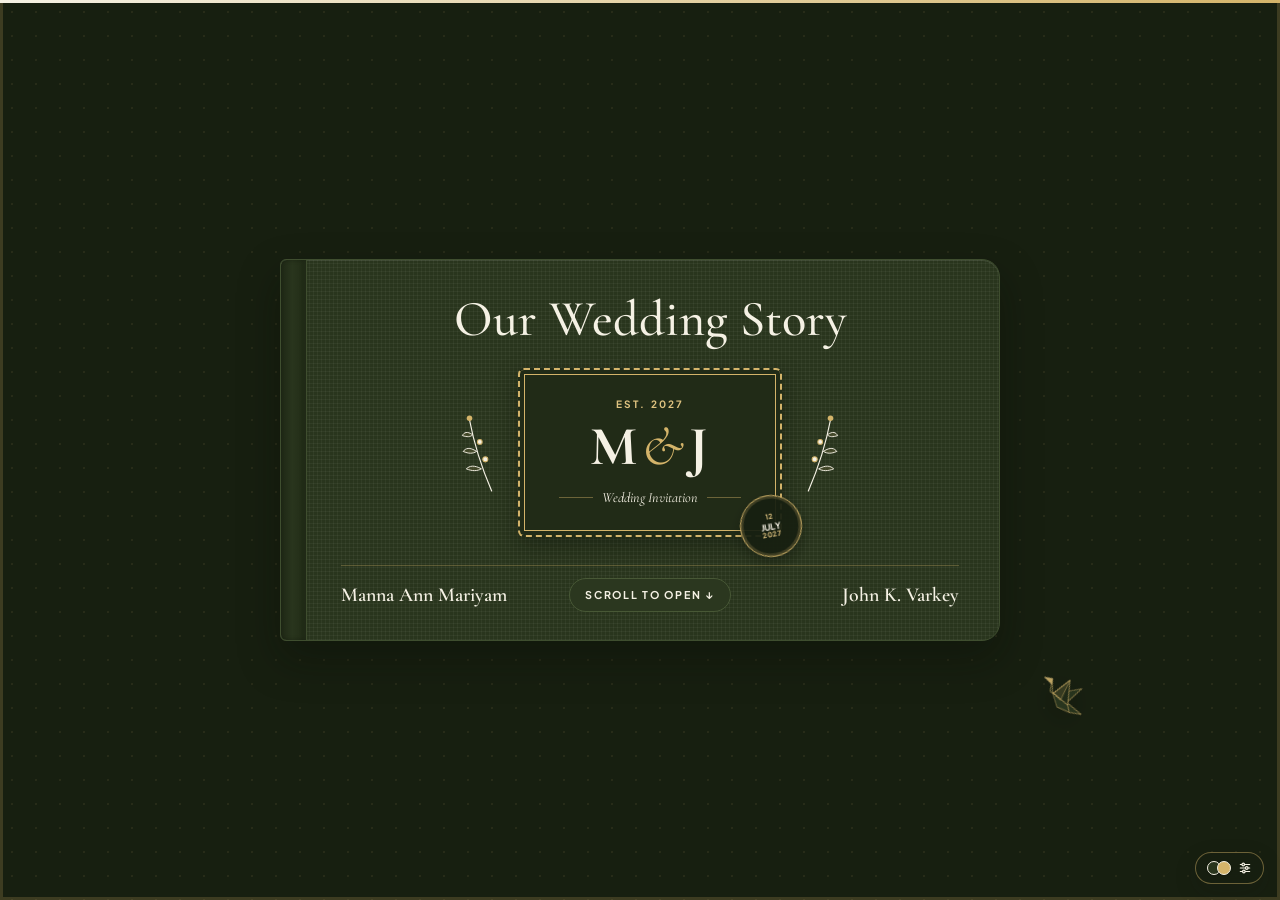
==== commit 1c06d4f6: "v4.16: Seamless equal-power crossfade music looper with file:// fallback" ====
--- a/index.html
+++ b/index.html
@@ -71,7 +71,7 @@
                rel="stylesheet"
           />
 
-          <link rel="stylesheet" href="styles.css?v=4.14" />
+          <link rel="stylesheet" href="styles.css?v=4.16" />
      </head>
      <body>
           <div class="album-world">
@@ -2112,8 +2112,8 @@
                </aside>
           </div>
 
-          <script src="story-frames.js?v=4.14" defer></script>
-          <script src="app.js?v=4.14" defer></script>
+          <script src="story-frames.js?v=4.16" defer></script>
+          <script src="app.js?v=4.16" defer></script>
      </body>
 </html>
 
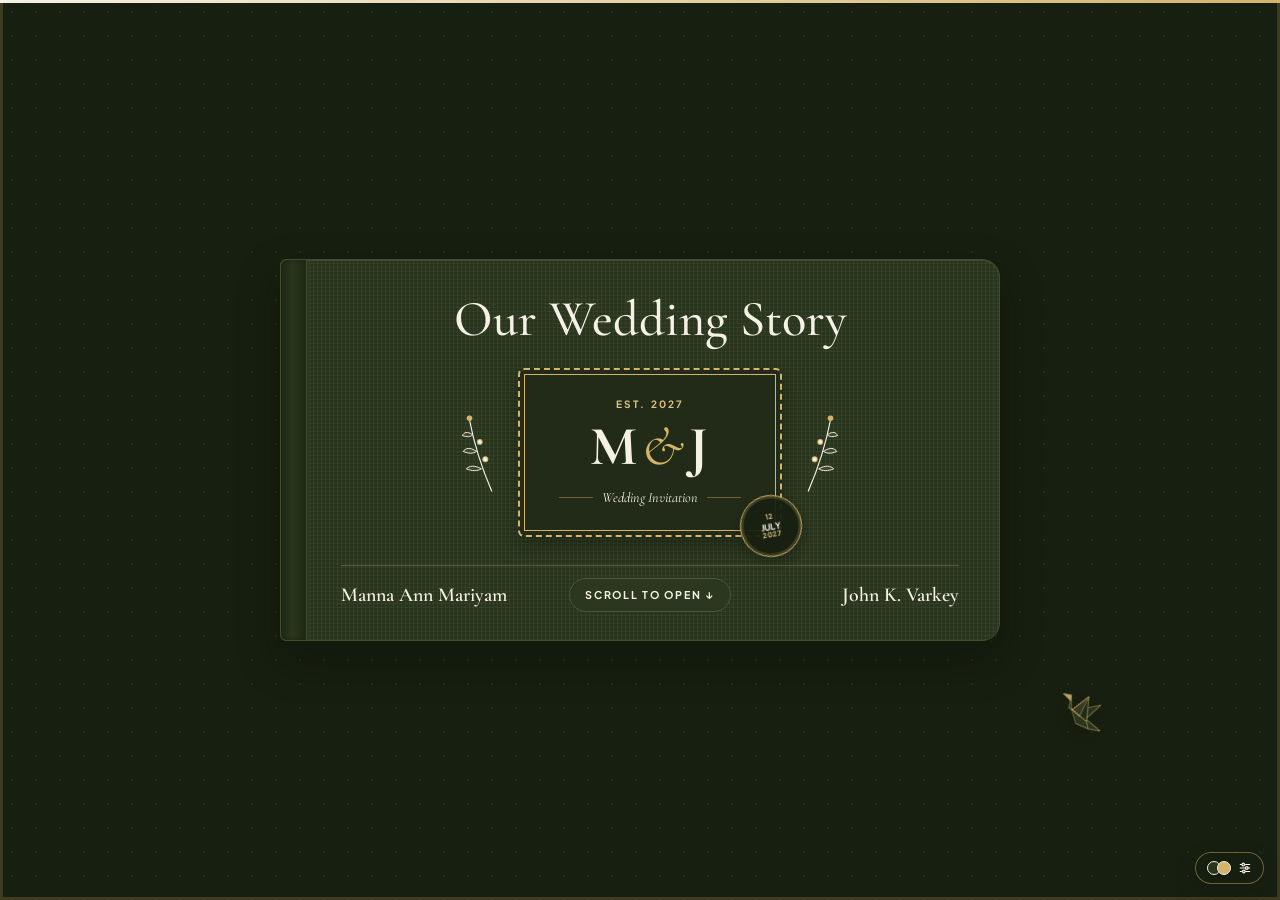
==== commit b675b87b: "v4.17: Put house names on second line and remove Deep Olive & Ivory palette" ====
--- a/index.html
+++ b/index.html
@@ -71,7 +71,7 @@
                rel="stylesheet"
           />
 
-          <link rel="stylesheet" href="styles.css?v=4.16" />
+          <link rel="stylesheet" href="styles.css?v=4.17" />
      </head>
      <body>
           <div class="album-world">
@@ -451,8 +451,7 @@
                                                                       K. Mathew
                                                                       &amp;
                                                                       Bavojy
-                                                                      Mamachen,
-                                                                      Plavara
+                                                                      Mamachen<br />Plavara
                                                                       Puthen
                                                                       Bunglow</span
                                                                  >
@@ -473,7 +472,7 @@
                                                                       &amp;
                                                                       Varkey K.
                                                                       Cheriyan
-                                                                      (Late)</span
+                                                                      (Late)<br />Koodarathil</span
                                                                  >
                                                             </h2>
                                                        </div>
@@ -1979,44 +1978,6 @@
                          <button
                               type="button"
                               class="palette-option"
-                              data-palette-choice="olive-ivory"
-                              onclick="setPalette('olive-ivory')"
-                              role="option"
-                              aria-selected="false"
-                         >
-                              <span class="palette-swatches" aria-hidden="true">
-                                   <span
-                                        class="palette-swatch-dot"
-                                        style="background: #2d3822"
-                                   ></span>
-                                   <span
-                                        class="palette-swatch-dot"
-                                        style="background: #eae2cc"
-                                   ></span>
-                                   <span
-                                        class="palette-swatch-dot"
-                                        style="background: #b2b8a4"
-                                   ></span>
-                              </span>
-                              <span class="palette-option-meta">
-                                   <span class="palette-option-name"
-                                        >Deep Olive &amp; Ivory</span
-                                   >
-                                   <span class="palette-option-desc"
-                                        >Olive linen, warm cream &amp; soft
-                                        sage</span
-                                   >
-                              </span>
-                              <span
-                                   class="palette-option-check"
-                                   aria-hidden="true"
-                                   >✓</span
-                              >
-                         </button>
-
-                         <button
-                              type="button"
-                              class="palette-option"
                               data-palette-choice="olive-champagne"
                               onclick="setPalette('olive-champagne')"
                               role="option"
@@ -2112,8 +2073,8 @@
                </aside>
           </div>
 
-          <script src="story-frames.js?v=4.16" defer></script>
-          <script src="app.js?v=4.16" defer></script>
+          <script src="story-frames.js?v=4.17" defer></script>
+          <script src="app.js?v=4.17" defer></script>
      </body>
 </html>
 
--- a/styles.css
+++ b/styles.css
@@ -88,87 +88,6 @@
           "Segoe UI", Roboto, sans-serif;
 }
 
-:root[data-palette="olive-ivory"] {
-     color-scheme: dark;
-     --bg-backdrop: #1a2213;
-     --bg-linen: #2d3822;
-     --bg-cotton: #242e1b;
-     --bg-surface: #2f3c23;
-     --ink-espresso: #faf7ee;
-     --ink-primary: #faf7ee;
-     --ink-body: #dedcd0;
-     --ink-muted: #b2b8a4;
-     --ink-placeholder: #88907b;
-     --palm-green: #2f3c23;
-     --palm-green-dark: #202917;
-     --btn-primary-bg: #eae2cc;
-     --btn-primary-hover: #f5efe0;
-     --btn-primary-fg: #1a2213;
-     --kasavu-gold: #d8ceb4;
-     --kasavu-gold-deep: #e8e0cb;
-     --kasavu-gold-tint: rgba(234, 226, 204, 0.13);
-     --accent-hover-tint: rgba(234, 226, 204, 0.22);
-     --border-warm: #414f33;
-     --border-gold: rgba(234, 226, 204, 0.42);
-     --border-cover: #445335;
-     --border-card: #3f4d31;
-     --border-chip: rgba(234, 226, 204, 0.32);
-     --border-input: #4c5c3b;
-     --spine-start: #212a18;
-     --spine-mid: #27321d;
-     --cover-highlight: rgba(255, 255, 255, 0.11);
-     --header-bg: rgba(26, 34, 19, 0.94);
-     --dot-grid: rgba(234, 226, 204, 0.08);
-     --linen-weave: rgba(250, 247, 238, 0.045);
-     --accent-soft-18: rgba(234, 226, 204, 0.18);
-     --accent-soft-30: rgba(234, 226, 204, 0.28);
-     --accent-soft-40: rgba(234, 226, 204, 0.38);
-     --accent-soft-55: rgba(234, 226, 204, 0.55);
-     --route-track: rgba(250, 247, 238, 0.2);
-     --heart-track: rgba(224, 107, 90, 0.34);
-     --focus-ring: rgba(234, 226, 204, 0.24);
-     --btn-shadow: rgba(10, 14, 7, 0.36);
-     --card-shadow-accent: rgba(234, 226, 204, 0.14);
-     --shadow-ink: rgba(8, 12, 5, 0.34);
-     --petal-fill: #faf7ee;
-     --petal-stroke: #c6ceb4;
-     --heart-red: #df6b5b;
-     --heart-soft: rgba(223, 107, 91, 0.18);
-     --glass-bg:
-          radial-gradient(
-               460px circle at var(--glint-x, 18%)
-                    var(--glint-y, 8%),
-               rgba(255, 253, 245, 0.13) 0%,
-               transparent 56%
-          ),
-          linear-gradient(
-               120deg,
-               rgba(255, 253, 245, 0.11) 0%,
-               rgba(255, 253, 245, 0.01) 30%,
-               transparent 52%,
-               rgba(234, 226, 204, 0.07) 100%
-          ),
-          linear-gradient(
-               150deg,
-               rgba(47, 60, 35, 0.24) 0%,
-               rgba(26, 35, 18, 0.13) 100%
-          );
-     --glass-surface: linear-gradient(
-          135deg,
-          rgba(53, 68, 39, 0.26) 50%,
-          rgba(234, 226, 204, 0.09) 100%
-     );
-     --glass-cell: rgba(30, 40, 21, 0.22);
-     --glass-edge: rgba(250, 247, 238, 0.24);
-     --glass-specular: rgba(255, 253, 245, 0.28);
-     --glass-shadow:
-          0 28px 62px rgba(3, 6, 2, 0.56),
-          0 8px 20px rgba(3, 6, 2, 0.34),
-          inset 0 1.5px 0 rgba(255, 253, 245, 0.32),
-          inset 1px 0 0 rgba(255, 253, 245, 0.14),
-          inset 0 -1.5px 0 rgba(0, 0, 0, 0.32);
-}
-
 :root[data-palette="olive-champagne"] {
      color-scheme: dark;
      --bg-backdrop: #141c11;
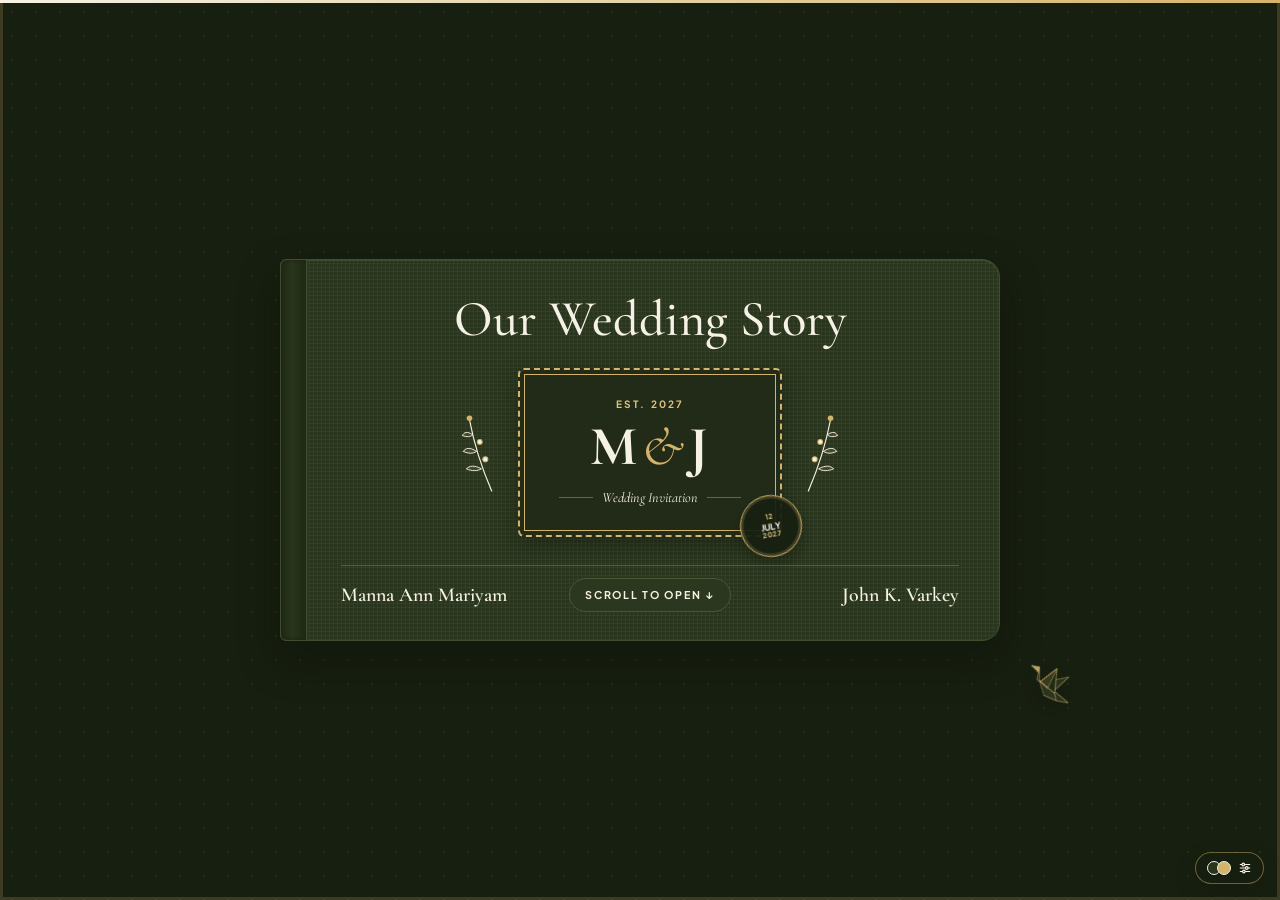
==== commit f7d965ab: "Update house name to Koodarathil House" ====
--- a/index.html
+++ b/index.html
@@ -472,7 +472,8 @@
                                                                       &amp;
                                                                       Varkey K.
                                                                       Cheriyan
-                                                                      (Late)<br />Koodarathil</span
+                                                                      (Late)<br />Koodarathil
+                                                                      House</span
                                                                  >
                                                             </h2>
                                                        </div>
